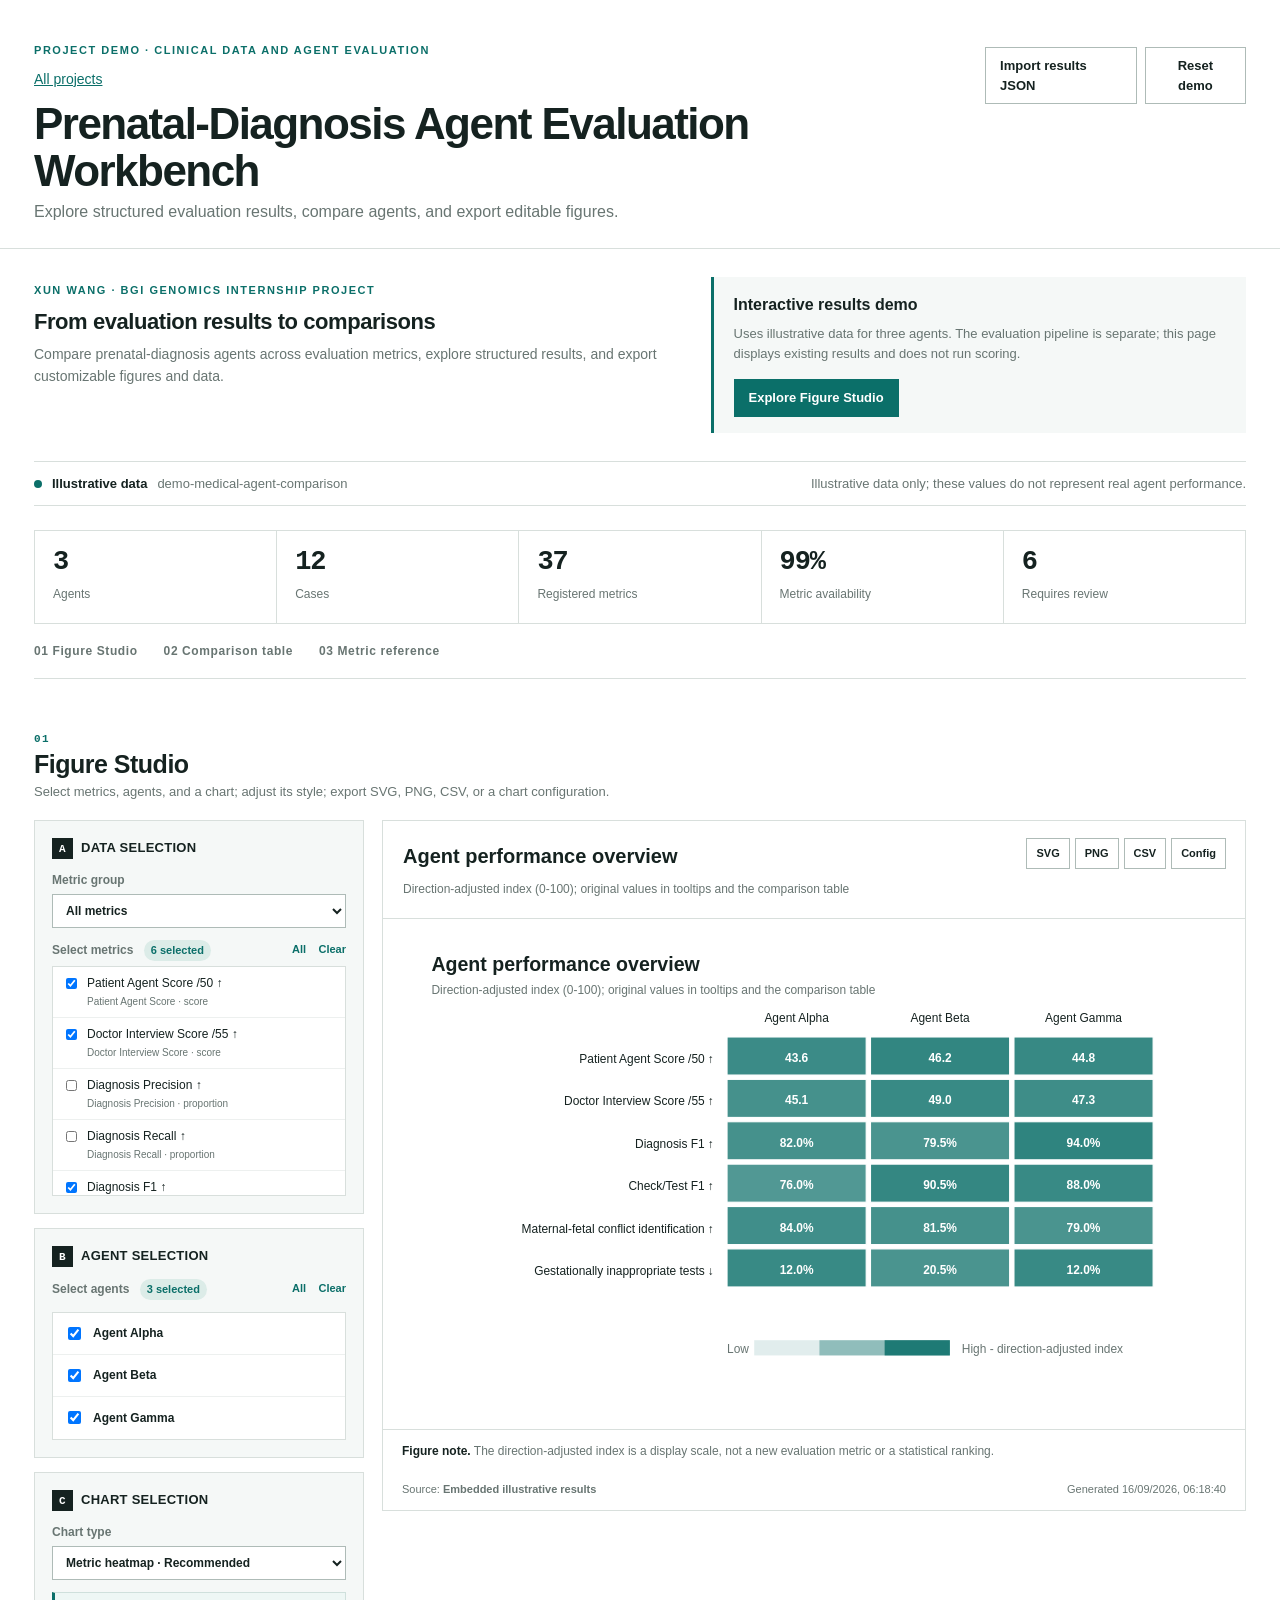
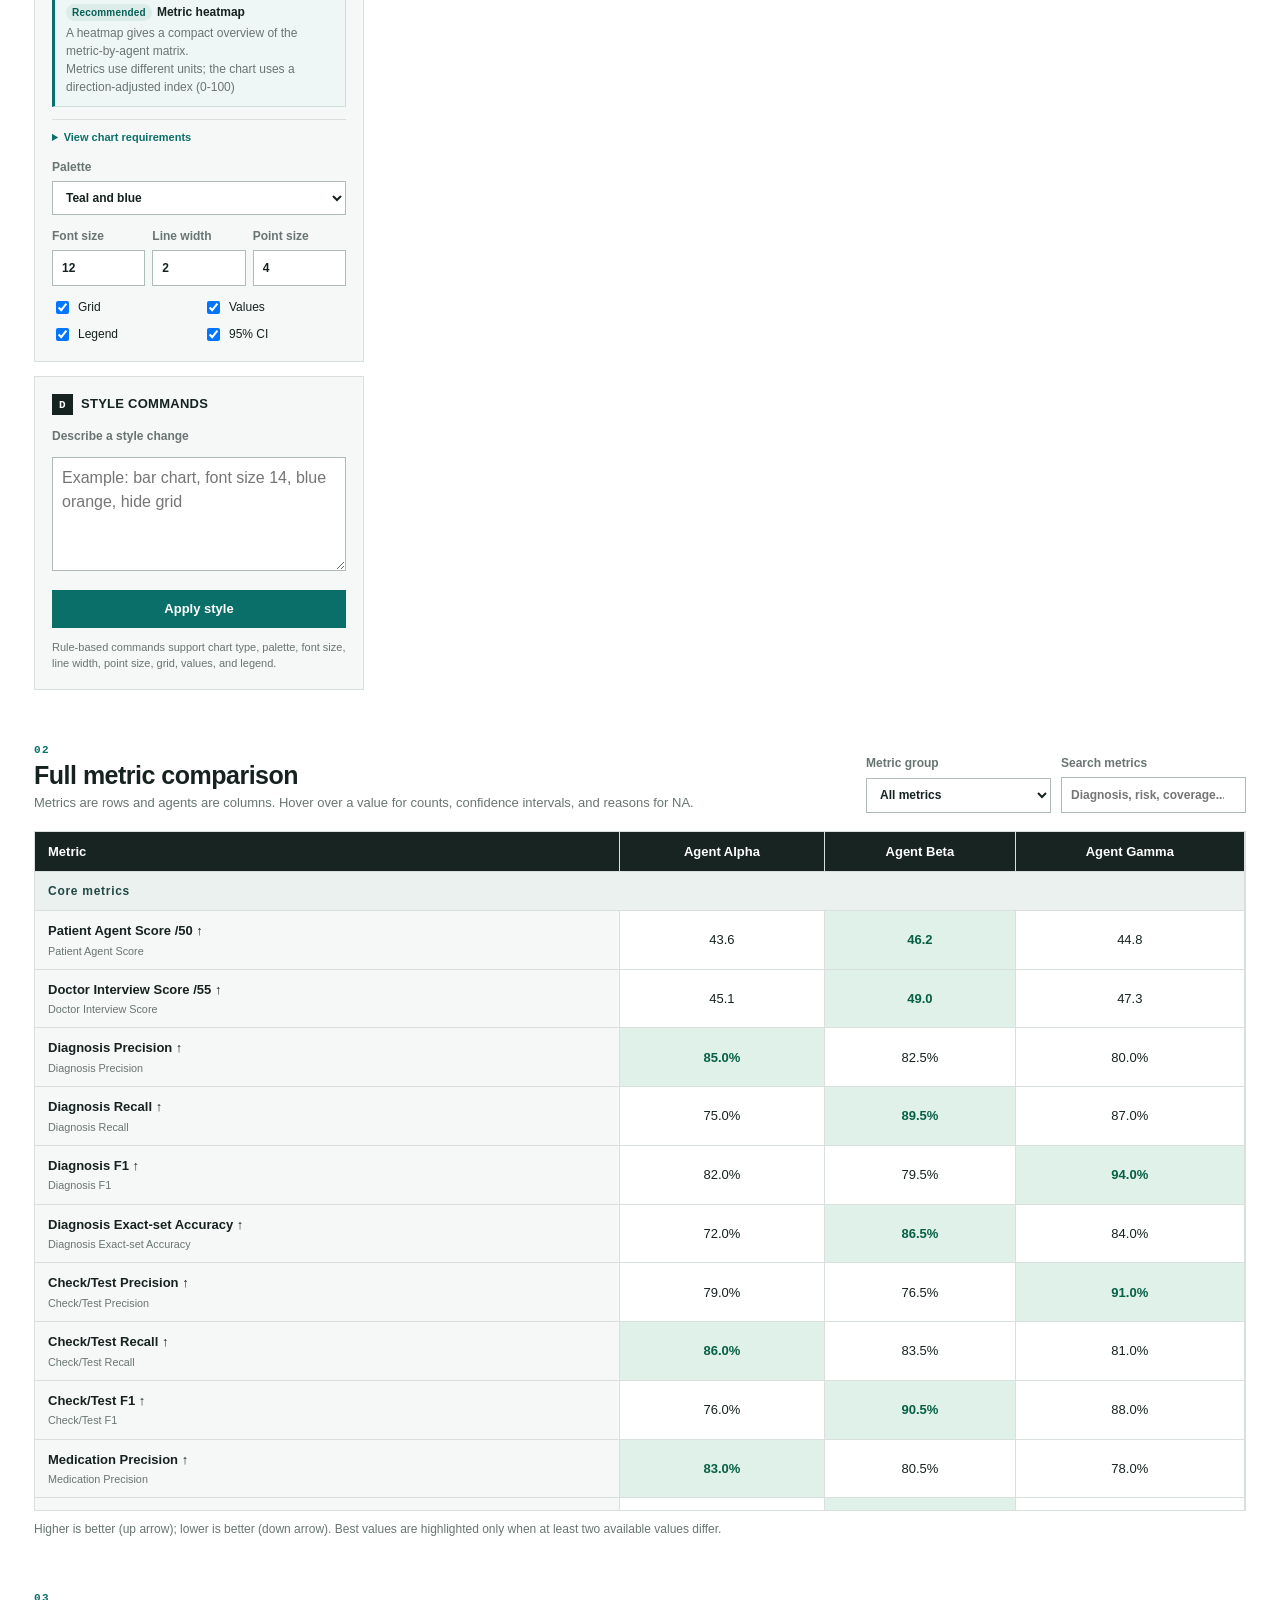
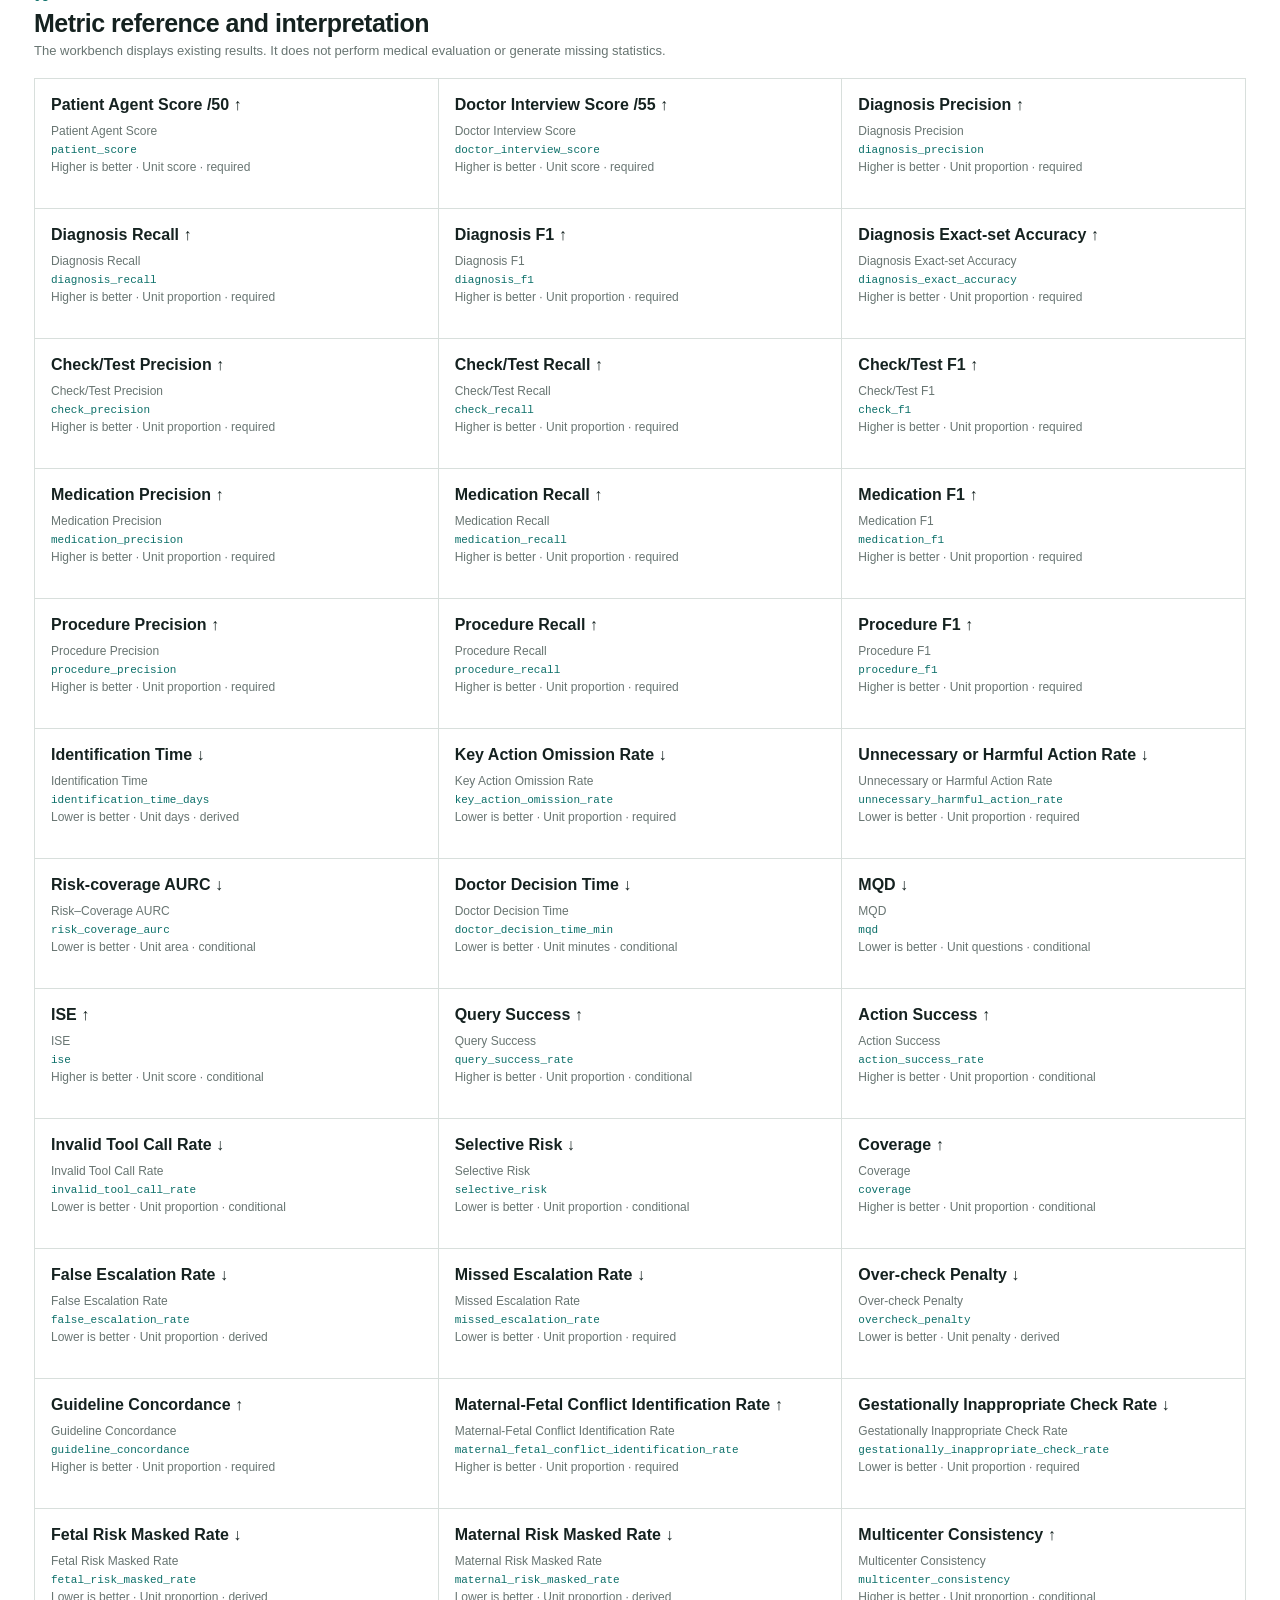
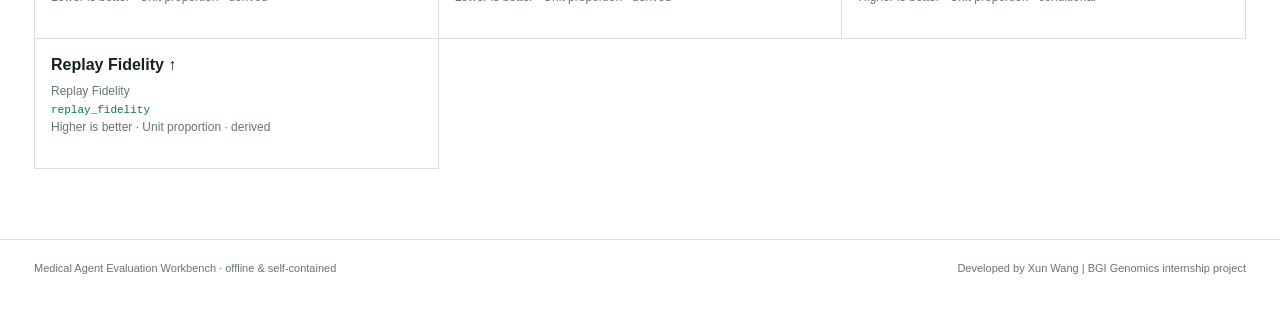
==== evaluation.html @ 08ce289b "Publish English project demos with synthetic clinical data" ====
<!doctype html>
<html lang="en">
<head>
  <meta charset="utf-8">
  <meta name="viewport" content="width=device-width,initial-scale=1">
  <meta name="color-scheme" content="light">
  <title>Prenatal-Diagnosis Agent Evaluation Workbench</title>
  <style>:root {
  --ink: #152220;
  --muted: #687572;
  --line: #d8dfdc;
  --line-dark: #aebbb7;
  --paper: #ffffff;
  --wash: #f5f8f7;
  --accent: #0b6f69;
  --accent-soft: #e1f0ed;
  --blue: #246b9e;
  --orange: #c35b3f;
  --gold: #b88a25;
  --best: #dff1e9;
  --danger: #9f3f3f;
  --font: Arial, "Noto Sans SC", "Microsoft YaHei", Helvetica, sans-serif;
  --mono: "SFMono-Regular", Consolas, "Liberation Mono", monospace;
}

* { box-sizing: border-box; }
html { scroll-behavior: smooth; }
body {
  margin: 0;
  color: var(--ink);
  background: var(--paper);
  font-family: var(--font);
  line-height: 1.5;
}
button, input, select, textarea { font: inherit; }
button, select, input[type="checkbox"] { cursor: pointer; }
.skip-link { position: absolute; left: -9999px; top: 8px; }
.skip-link:focus { left: 12px; z-index: 20; background: #fff; padding: 8px 12px; border: 1px solid var(--accent); }

.topbar {
  max-width: 1540px;
  margin: 0 auto;
  padding: 42px 34px 24px;
  display: flex;
  justify-content: space-between;
  align-items: flex-start;
  gap: 24px;
  border-bottom: 1px solid var(--line);
}
.eyebrow { color: var(--accent); font-size: 11px; font-weight: 700; letter-spacing: .14em; }
h1 { margin: 9px 0 5px; font-size: clamp(28px, 4vw, 44px); line-height: 1.08; letter-spacing: -.035em; }
.brand-block p { margin: 0; color: var(--muted); max-width: 760px; }
.header-actions { display: flex; align-items: center; gap: 8px; padding-top: 5px; }
.button, .file-button {
  min-height: 38px;
  padding: 8px 14px;
  border: 1px solid var(--line-dark);
  background: #fff;
  color: var(--ink);
  font-weight: 700;
  font-size: 13px;
  text-decoration: none;
}
.button:hover, .file-button:hover { border-color: var(--accent); color: var(--accent); }
.button.primary { background: var(--accent); border-color: var(--accent); color: #fff; }
.button.primary:hover { background: #085b56; color: #fff; }
.button.full { width: 100%; }

main { max-width: 1540px; margin: 0 auto; padding: 0 34px 70px; }
.status-strip {
  display: flex;
  align-items: center;
  gap: 10px;
  min-height: 44px;
  color: var(--muted);
  font-size: 13px;
  border-bottom: 1px solid var(--line);
}
.status-strip strong { color: var(--ink); }
.status-dot { width: 8px; height: 8px; background: var(--accent); border-radius: 50%; }
.status-note { margin-left: auto; }
.summary-grid {
  display: grid;
  grid-template-columns: repeat(5, minmax(140px, 1fr));
  border: 1px solid var(--line);
  border-right: 0;
  margin: 24px 0 0;
}
.summary-card { padding: 16px 18px 15px; border-right: 1px solid var(--line); min-height: 92px; }
.summary-card b { display: block; font: 700 27px/1.15 var(--mono); letter-spacing: -.04em; }
.summary-card span { display: block; color: var(--muted); font-size: 12px; margin-top: 7px; }
.section-nav { display: flex; gap: 26px; padding: 18px 0; border-bottom: 1px solid var(--line); }
.section-nav a { color: var(--muted); text-decoration: none; font-size: 12px; font-weight: 700; letter-spacing: .05em; }
.section-nav a:hover { color: var(--accent); }

.section { padding-top: 54px; }
.section-heading { display: flex; justify-content: space-between; align-items: flex-end; gap: 24px; margin-bottom: 18px; }
.section-heading.compact { align-items: flex-start; }
.section-number { display: block; color: var(--accent); font: 700 11px var(--mono); letter-spacing: .12em; }
h2 { margin: 4px 0 3px; font-size: 25px; line-height: 1.2; letter-spacing: -.02em; }
.section-heading p { margin: 0; color: var(--muted); font-size: 13px; }
.table-tools { display: flex; gap: 10px; }
label { display: grid; gap: 5px; color: var(--muted); font-size: 12px; font-weight: 700; }
select, input[type="search"], input[type="number"], .title-input, .subtitle-input, textarea {
  width: 100%;
  border: 1px solid var(--line-dark);
  background: #fff;
  color: var(--ink);
  padding: 8px 9px;
  outline: none;
}
select:focus, input:focus, textarea:focus { border-color: var(--accent); box-shadow: 0 0 0 2px var(--accent-soft); }
.table-tools label { min-width: 185px; }
.table-wrap { overflow: auto; border: 1px solid var(--line); max-height: 680px; }
table { width: 100%; min-width: 880px; border-collapse: separate; border-spacing: 0; font-size: 13px; }
th, td { padding: 10px 13px; border-right: 1px solid var(--line); border-bottom: 1px solid var(--line); text-align: center; }
thead th { position: sticky; top: 0; z-index: 3; background: #172421; color: #fff; font-weight: 700; }
thead th:first-child, tbody th.metric-name { position: sticky; left: 0; z-index: 2; }
thead th:first-child { z-index: 4; min-width: 270px; text-align: left; }
tbody th.metric-name { background: #f6f8f7; text-align: left; min-width: 270px; }
.metric-name span { display: block; }
.metric-name small { display: block; color: var(--muted); font-weight: 400; margin-top: 2px; }
.group-row th { text-align: left; background: #eaf1ef; color: #204844; font-size: 12px; letter-spacing: .06em; }
td.best { background: var(--best); color: #075f45; font-weight: 700; }
td.na { color: #8c9693; background: #fafbfb; }
.footnote { margin: 9px 0 0; color: var(--muted); font-size: 12px; }

.studio-layout { display: grid; grid-template-columns: 330px minmax(0, 1fr); gap: 18px; align-items: start; }
.control-panel { display: grid; gap: 14px; border: 0; background: transparent; }
.control-section { padding: 17px; border: 1px solid var(--line); background: var(--wash); }
.control-section > * + * { margin-top: 12px; }
.control-title { color: var(--ink); font-size: 13px; font-weight: 800; text-transform: uppercase; letter-spacing: .06em; }
.control-title span { display: inline-grid; place-items: center; width: 21px; height: 21px; margin-right: 8px; background: var(--ink); color: #fff; font: 700 11px var(--mono); }
#metricSelectionControls { display: grid; gap: 12px; }
.picker-field { display: grid; gap: 5px; }
.field-label, .field-label-row { display: flex; justify-content: space-between; color: var(--muted); font-size: 12px; font-weight: 700; }
.selection-count { display: inline-block; margin-left: 7px; padding: 2px 7px; border-radius: 999px; background: #dcece8; color: var(--accent); font-size: 11px; font-weight: 700; white-space: nowrap; }
.text-button { border: 0; background: none; padding: 0 0 0 9px; color: var(--accent); font-size: 11px; font-weight: 700; }
.metric-picker { max-height: 230px; overflow: auto; border: 1px solid var(--line); background: #fff; }
.model-picker { max-height: 190px; overflow: auto; border: 1px solid var(--line); background: #fff; }
.model-option { display: flex; gap: 9px; align-items: center; min-height: 42px; padding: 9px 11px; border-bottom: 1px solid #edf0ef; color: var(--ink); cursor: pointer; }
.model-option:last-child { border-bottom: 0; }
.model-option:hover { background: #f4f8f7; }
.model-option input { flex: 0 0 auto; accent-color: var(--teal); }
.model-option span { min-width: 0; overflow-wrap: anywhere; font-size: 12px; font-weight: 700; }
.specialized-note { margin: 0; padding: 11px 12px; border-left: 3px solid var(--accent); background: #eef7f5; color: var(--muted); font-size: 12px; line-height: 1.55; }
.specialized-note[hidden], #metricSelectionControls[hidden] { display: none; }
.chart-advice { padding: 10px 11px; border: 1px solid #cfe0dc; border-left: 3px solid var(--accent); background: #eef7f5; color: var(--muted); font-size: 11px; line-height: 1.5; }
.chart-advice strong { display: block; margin-bottom: 3px; color: var(--ink); font-size: 12px; }
.chart-advice .advice-row { display: flex; align-items: flex-start; justify-content: space-between; gap: 8px; }
.chart-advice button { flex: 0 0 auto; padding-left: 7px; }
.compatibility-status { display: inline-block; margin-right: 5px; padding: 1px 6px; border-radius: 999px; font-size: 10px; font-weight: 800; letter-spacing: .02em; }
.compatibility-status.recommended { background: #dcece8; color: #075f58; }
.compatibility-status.available { background: #e9eef4; color: #36556d; }
.compatibility-status.unavailable { background: #f2e7e3; color: #8b4937; }
.chart-compatibility { border-top: 1px solid var(--line); padding-top: 9px; }
.chart-compatibility summary { color: var(--accent); cursor: pointer; font-size: 11px; font-weight: 700; }
.compatibility-list { display: grid; gap: 7px; margin-top: 9px; }
.compatibility-item { padding: 7px 8px; border: 1px solid var(--line); background: #fff; color: var(--muted); font-size: 10px; line-height: 1.45; }
.compatibility-item b { display: block; margin-bottom: 2px; color: var(--ink); font-size: 11px; }
.metric-option { display: grid; grid-template-columns: 18px 1fr; align-items: start; gap: 7px; padding: 7px 9px; border-bottom: 1px solid #edf0ef; color: var(--ink); font-size: 12px; font-weight: 400; }
.metric-option:last-child { border-bottom: 0; }
.metric-option small { color: var(--muted); }
.chip-list { display: flex; flex-wrap: wrap; gap: 6px; }
.agent-chip { border: 1px solid var(--line-dark); background: #fff; color: var(--muted); padding: 6px 9px; font-size: 11px; font-weight: 700; }
.agent-chip.active { background: var(--ink); border-color: var(--ink); color: #fff; }
.control-grid { display: grid; grid-template-columns: repeat(3, 1fr); gap: 7px; }
.toggle-grid { display: grid; grid-template-columns: repeat(2, 1fr); gap: 8px; }
.toggle-grid label { display: flex; align-items: center; gap: 6px; color: var(--ink); font-weight: 400; }
textarea { resize: vertical; min-height: 82px; }
.prompt-feedback { margin-bottom: 0; color: var(--muted); font-size: 11px; line-height: 1.45; }
.prompt-feedback.success { color: var(--accent); }
.prompt-feedback.warning { color: var(--orange); }

.figure-panel { min-width: 0; border: 1px solid var(--line); background: #fff; }
.figure-header { display: flex; justify-content: space-between; gap: 16px; padding: 17px 19px; border-bottom: 1px solid var(--line); }
.figure-header > div:first-child { flex: 1; }
.title-input, .subtitle-input { border-color: transparent; padding: 2px 0; box-shadow: none !important; }
.title-input { font-size: 20px; font-weight: 800; }
.subtitle-input { color: var(--muted); font-size: 12px; margin-top: 3px; }
.title-input:focus, .subtitle-input:focus { border-color: var(--line-dark); padding-left: 7px; }
.export-menu { display: flex; align-items: flex-start; gap: 5px; }
.export-menu .button { min-height: 31px; padding: 5px 9px; font-size: 11px; }
.figure-message { display: none; margin: 14px 18px 0; padding: 9px 11px; border-left: 3px solid var(--orange); background: #fff6ee; color: #74402c; font-size: 12px; }
.figure-message.visible { display: block; }
.chart-shell { width: 100%; overflow: auto; padding: 18px; min-height: 510px; }
.chart { min-width: 680px; min-height: 470px; }
.chart svg { display: block; width: 100%; height: auto; background: #fff; }
.chart-caption { padding: 12px 19px; border-top: 1px solid var(--line); color: var(--muted); font-size: 12px; }
.chart-caption strong { color: var(--ink); }
.provenance-row { display: flex; justify-content: space-between; gap: 16px; padding: 9px 19px 13px; color: var(--muted); font-size: 11px; }

.definition-grid { display: grid; grid-template-columns: repeat(3, 1fr); border-top: 1px solid var(--line); border-left: 1px solid var(--line); }
.definition-card { min-height: 130px; padding: 14px 16px; border-right: 1px solid var(--line); border-bottom: 1px solid var(--line); }
.definition-card b { display: block; margin-bottom: 5px; }
.definition-card p { margin: 0; color: var(--muted); font-size: 12px; }
.definition-card code { font: 11px var(--mono); color: var(--accent); }
footer { max-width: 1540px; margin: 0 auto; padding: 20px 34px 34px; border-top: 1px solid var(--line); display: flex; justify-content: space-between; color: var(--muted); font-size: 11px; }

@media (max-width: 1050px) {
  .summary-grid { grid-template-columns: repeat(3, 1fr); }
  .studio-layout { grid-template-columns: 1fr; }
  .control-panel { grid-template-columns: repeat(2, minmax(0, 1fr)); gap: 14px; }
  .definition-grid { grid-template-columns: repeat(2, 1fr); }
}
@media (max-width: 760px) {
  .topbar, .section-heading, .figure-header, footer { flex-direction: column; }
  .topbar, main, footer { padding-left: 16px; padding-right: 16px; }
  .header-actions, .table-tools, .export-menu { width: 100%; flex-wrap: wrap; }
  .summary-grid { grid-template-columns: repeat(2, 1fr); }
  .section-nav { overflow-x: auto; white-space: nowrap; }
  .table-tools { display: grid; grid-template-columns: 1fr 1fr; }
  .table-tools label { min-width: 0; }
  .control-panel { display: grid; grid-template-columns: 1fr; gap: 14px; }
  .definition-grid { grid-template-columns: 1fr; }
  .provenance-row { flex-direction: column; }
}
@media print {
  .header-actions, .section-nav, .control-panel, .export-menu, .table-tools { display: none !important; }
  main, .topbar, footer { max-width: none; padding-left: 12px; padding-right: 12px; }
  .studio-layout { display: block; }
  .figure-panel, .section { break-inside: avoid; }
  .table-wrap { max-height: none; overflow: visible; }
  thead th, tbody th.metric-name { position: static; }
}

.project-intro{display:grid;grid-template-columns:1.2fr 1fr;gap:34px;padding:28px 0;border-bottom:1px solid var(--line)}
.project-intro h2{font-size:22px;margin:8px 0}.project-intro p{font-size:14px;color:var(--muted);margin:7px 0 14px;line-height:1.6}
.demo-boundary{padding:16px 20px;background:var(--wash);border-left:3px solid var(--accent)}
.demo-boundary p{font-size:13px}.demo-boundary .button{display:inline-block}.status-strip{flex-wrap:wrap;padding:10px 0}
.definition-card{overflow-wrap:anywhere}.chart-advice{font-size:12px}.control-title{letter-spacing:.02em}
@media(max-width:760px){.project-intro{grid-template-columns:1fr;gap:12px}.status-note{margin-left:0}.header-actions{flex-wrap:wrap}}
</style>
</head>
<body>
  <a class="skip-link" href="#main">Skip to main content</a>
  <header class="topbar">
    <div class="brand-block">
      <div class="eyebrow">PROJECT DEMO · CLINICAL DATA AND AGENT EVALUATION</div><a href="./" style="display:inline-block;margin-top:10px;font-size:14px;color:#0b6f69">All projects</a>
      <h1 id="pageTitle">Prenatal-Diagnosis Agent Evaluation Workbench</h1>
      <p id="datasetSubtitle">Explore structured evaluation results, compare agents, and export editable figures.</p>
    </div>
    <div class="header-actions">
      <label class="file-button" for="dataFile">Import results JSON</label>
      <input id="dataFile" type="file" accept="application/json,.json" hidden>
      <button class="button secondary" id="resetData" type="button">Reset demo</button>
    </div>
  </header>

  <main id="main">
    <section class="project-intro" aria-label="About this project">
      <div><span class="eyebrow">XUN WANG · BGI GENOMICS INTERNSHIP PROJECT</span>
      <h2>From evaluation results to comparisons</h2>
      <p>Compare prenatal-diagnosis agents across evaluation metrics, explore structured results, and export customizable figures and data.</p></div>
      <div class="demo-boundary"><strong>Interactive results demo</strong><p>Uses illustrative data for three agents. The evaluation pipeline is separate; this page displays existing results and does not run scoring.</p>
      <a href="#studio" class="button primary">Explore Figure Studio</a></div>
    </section>

    <section class="status-strip" aria-label="Dataset status">
      <span class="status-dot" aria-hidden="true"></span>
      <strong id="datasetStatus">Illustrative data</strong>
      <span id="datasetId">—</span>
      <span class="status-note" id="dataNote">All values are illustrative.</span>
    </section>

    <section class="summary-grid" id="summaryGrid" aria-label="Evaluation summary"></section>

    <nav class="section-nav" aria-label="Page sections"><a href="#studio">01 Figure Studio</a><a href="#comparison">02 Comparison table</a><a href="#definitions">03 Metric reference</a></nav>

    <section class="section" id="studio">
      <div class="section-heading compact">
        <div>
          <span class="section-number">01</span>
          <h2>Figure Studio</h2>
          <p>Select metrics, agents, and a chart; adjust its style; export SVG, PNG, CSV, or a chart configuration.</p>
        </div>
      </div>

      <div class="studio-layout">
        <aside class="control-panel" aria-label="Chart controls">
          <div class="control-section">
            <div class="control-title"><span>A</span>Data selection</div>
            <div id="metricSelectionControls">
              <label>Metric group
                <select id="metricGroup">
                  <option value="core">Core metrics</option>
                  <option value="comprehensive">Additional metrics</option>
                  <option value="all">All metrics</option>
                </select>
              </label>
              <div class="picker-field">
                <div class="field-label-row">
                  <span>Select metrics <b class="selection-count" id="selectedMetricCount">0 selected</b></span>
                  <div>
                    <button class="text-button" id="selectAllMetrics" type="button">All</button>
                    <button class="text-button" id="clearMetrics" type="button">Clear</button>
                  </div>
                </div>
                <div class="metric-picker" id="metricPicker"></div>
              </div>
            </div>
            <p class="specialized-note" id="metricSelectionHint" hidden>The risk-coverage chart reads each agent's stored curve data; ordinary metric selection does not apply.</p>
          </div>

          <div class="control-section">
            <div class="control-title"><span>B</span>Agent selection</div>
            <div class="field-label-row">
              <span>Select agents <b class="selection-count" id="selectedAgentCount">0 selected</b></span>
              <div>
                <button class="text-button" id="selectAllAgents" type="button">All</button>
                <button class="text-button" id="clearAgents" type="button">Clear</button>
              </div>
            </div>
            <div class="model-picker" id="agentPicker"></div>
          </div>

          <div class="control-section">
            <div class="control-title"><span>C</span>Chart selection</div>
            <label>Chart type
              <select id="chartType"></select>
            </label>
            <div class="chart-advice" id="chartAdvice" aria-live="polite"></div>
            <details class="chart-compatibility">
              <summary>View chart requirements</summary>
              <div class="compatibility-list" id="chartCompatibilityList"></div>
            </details>
            <label>Palette
              <select id="palette">
                <option value="nature">Teal and blue</option>
                <option value="blueOrange">Blue and orange</option>
                <option value="cool">Cool tones</option>
                <option value="mono">Grayscale</option>
              </select>
            </label>
            <div class="control-grid">
              <label>Font size <input id="fontSize" type="number" min="9" max="20" step="1" value="12"></label>
              <label>Line width <input id="lineWidth" type="number" min="1" max="6" step="0.5" value="2"></label>
              <label>Point size <input id="pointSize" type="number" min="2" max="10" step="1" value="4"></label>
            </div>
            <div class="toggle-grid">
              <label><input id="showGrid" type="checkbox" checked> Grid</label>
              <label><input id="showValues" type="checkbox" checked> Values</label>
              <label><input id="showLegend" type="checkbox" checked> Legend</label>
              <label><input id="showCI" type="checkbox" checked> 95% CI</label>
            </div>
          </div>

          <div class="control-section">
            <div class="control-title"><span>D</span>Style commands</div>
            <label for="stylePrompt">Describe a style change</label>
            <textarea id="stylePrompt" rows="4" placeholder="Example: bar chart, font size 14, blue orange, hide grid"></textarea>
            <button class="button primary full" id="applyPrompt" type="button">Apply style</button>
            <p class="prompt-feedback" id="promptFeedback" aria-live="polite">Rule-based commands support chart type, palette, font size, line width, point size, grid, values, and legend.</p>
          </div>
        </aside>

        <div class="figure-panel">
          <div class="figure-header">
            <div>
              <input class="title-input" id="chartTitle" value="Agent performance overview" aria-label="Chart title">
              <input class="subtitle-input" id="chartSubtitle" value="Direction-adjusted index (0-100); original values in tooltips and the comparison table" aria-label="Chart subtitle">
            </div>
            <div class="export-menu">
              <button class="button secondary" id="downloadSvg" type="button">SVG</button>
              <button class="button secondary" id="downloadPng" type="button">PNG</button>
              <button class="button secondary" id="downloadCsv" type="button">CSV</button>
              <button class="button secondary" id="downloadSpec" type="button">Config</button>
            </div>
          </div>
          <div class="figure-message" id="figureMessage" aria-live="polite"></div>
          <div class="chart-shell" id="chartShell">
            <div id="chart" class="chart" aria-label="Interactive evaluation chart"></div>
          </div>
          <div class="chart-caption">
            <strong>Figure note.</strong>
            <span id="chartNote">The direction-adjusted index is a display scale, not a new evaluation metric or a statistical ranking.</span>
          </div>
          <div class="provenance-row">
            <span>Source: <b id="sourceLabel">Embedded illustrative results</b></span>
            <span id="updatedAt">—</span>
          </div>
        </div>
      </div>
    </section>

    <section class="section" id="comparison">
      <div class="section-heading">
        <div>
          <span class="section-number">02</span>
          <h2>Full metric comparison</h2>
          <p>Metrics are rows and agents are columns. Hover over a value for counts, confidence intervals, and reasons for NA.</p>
        </div>
        <div class="table-tools">
          <label>Metric group
            <select id="tableGroup">
              <option value="all">All metrics</option>
              <option value="core">Core metrics</option>
              <option value="comprehensive">Additional metrics</option>
            </select>
          </label>
          <label>Search metrics
            <input id="metricSearch" type="search" placeholder="Diagnosis, risk, coverage...">
          </label>
        </div>
      </div>
      <div class="table-wrap">
        <table id="metricsTable">
          <thead id="metricsHead"></thead>
          <tbody id="metricsBody"></tbody>
        </table>
      </div>
      <p class="footnote">Higher is better (up arrow); lower is better (down arrow). Best values are highlighted only when at least two available values differ.</p>
    </section>

    <section class="section" id="definitions">
      <div class="section-heading compact">
        <div>
          <span class="section-number">03</span>
          <h2>Metric reference and interpretation</h2>
          <p>The workbench displays existing results. It does not perform medical evaluation or generate missing statistics.</p>
        </div>
      </div>
      <div class="definition-grid" id="definitionGrid"></div>
    </section>
  </main>

  <footer>
    <span>Medical Agent Evaluation Workbench · offline &amp; self-contained</span>
    <span>Developed by Xun Wang | BGI Genomics internship project</span>
  </footer>

  <script id="workbench-data" type="application/json">{"workbench_schema_version":"1.0","metadata":{"dataset_id":"demo-medical-agent-comparison","generated_at":"2026-09-16T06:18:40.939317Z","status":"fixture","case_count":12,"evaluation_unit_count":108,"review_required_count":6,"source_files":["model_comparison_metrics.json","conversation_evaluations.json"],"comparison_quality":{"comparison_valid":true,"benchmark_and_denominator_consistency":{"status":"pass"}},"note":"Demonstration fixture; not real model performance."},"metric_definitions":[{"key":"patient_score","name":"Patient Agent Score /50","name_en":"Patient Agent Score","group":"core","direction":"higher","unit":"score","availability":"required","scale_max":50},{"key":"doctor_interview_score","name":"Doctor Interview Score /55","name_en":"Doctor Interview Score","group":"core","direction":"higher","unit":"score","availability":"required","scale_max":55},{"key":"diagnosis_precision","name":"Diagnosis Precision","name_en":"Diagnosis Precision","group":"core","direction":"higher","unit":"proportion","availability":"required","scale_max":null},{"key":"diagnosis_recall","name":"Diagnosis Recall","name_en":"Diagnosis Recall","group":"core","direction":"higher","unit":"proportion","availability":"required","scale_max":null},{"key":"diagnosis_f1","name":"Diagnosis F1","name_en":"Diagnosis F1","group":"core","direction":"higher","unit":"proportion","availability":"required","scale_max":null},{"key":"diagnosis_exact_accuracy","name":"Diagnosis Exact-set Accuracy","name_en":"Diagnosis Exact-set Accuracy","group":"core","direction":"higher","unit":"proportion","availability":"required","scale_max":null},{"key":"check_precision","name":"Check/Test Precision","name_en":"Check/Test Precision","group":"core","direction":"higher","unit":"proportion","availability":"required","scale_max":null},{"key":"check_recall","name":"Check/Test Recall","name_en":"Check/Test Recall","group":"core","direction":"higher","unit":"proportion","availability":"required","scale_max":null},{"key":"check_f1","name":"Check/Test F1","name_en":"Check/Test F1","group":"core","direction":"higher","unit":"proportion","availability":"required","scale_max":null},{"key":"medication_precision","name":"Medication Precision","name_en":"Medication Precision","group":"core","direction":"higher","unit":"proportion","availability":"required","scale_max":null},{"key":"medication_recall","name":"Medication Recall","name_en":"Medication Recall","group":"core","direction":"higher","unit":"proportion","availability":"required","scale_max":null},{"key":"medication_f1","name":"Medication F1","name_en":"Medication F1","group":"core","direction":"higher","unit":"proportion","availability":"required","scale_max":null},{"key":"procedure_precision","name":"Procedure Precision","name_en":"Procedure Precision","group":"core","direction":"higher","unit":"proportion","availability":"required","scale_max":null},{"key":"procedure_recall","name":"Procedure Recall","name_en":"Procedure Recall","group":"core","direction":"higher","unit":"proportion","availability":"required","scale_max":null},{"key":"procedure_f1","name":"Procedure F1","name_en":"Procedure F1","group":"core","direction":"higher","unit":"proportion","availability":"required","scale_max":null},{"key":"identification_time_days","name":"Identification Time","name_en":"Identification Time","group":"comprehensive","direction":"lower","unit":"days","availability":"derived","scale_max":null},{"key":"key_action_omission_rate","name":"Key Action Omission Rate","name_en":"Key Action Omission Rate","group":"comprehensive","direction":"lower","unit":"proportion","availability":"required","scale_max":null},{"key":"unnecessary_harmful_action_rate","name":"Unnecessary or Harmful Action Rate","name_en":"Unnecessary or Harmful Action Rate","group":"comprehensive","direction":"lower","unit":"proportion","availability":"required","scale_max":null},{"key":"risk_coverage_aurc","name":"Risk–Coverage AURC","name_en":"Risk–Coverage AURC","group":"comprehensive","direction":"lower","unit":"area","availability":"conditional","scale_max":null},{"key":"doctor_decision_time_min","name":"Doctor Decision Time","name_en":"Doctor Decision Time","group":"comprehensive","direction":"lower","unit":"minutes","availability":"conditional","scale_max":null},{"key":"mqd","name":"MQD","name_en":"MQD","group":"comprehensive","direction":"lower","unit":"questions","availability":"conditional","scale_max":null},{"key":"ise","name":"ISE","name_en":"ISE","group":"comprehensive","direction":"higher","unit":"score","availability":"conditional","scale_max":null},{"key":"query_success_rate","name":"Query Success","name_en":"Query Success","group":"comprehensive","direction":"higher","unit":"proportion","availability":"conditional","scale_max":null},{"key":"action_success_rate","name":"Action Success","name_en":"Action Success","group":"comprehensive","direction":"higher","unit":"proportion","availability":"conditional","scale_max":null},{"key":"invalid_tool_call_rate","name":"Invalid Tool Call Rate","name_en":"Invalid Tool Call Rate","group":"comprehensive","direction":"lower","unit":"proportion","availability":"conditional","scale_max":null},{"key":"selective_risk","name":"Selective Risk","name_en":"Selective Risk","group":"comprehensive","direction":"lower","unit":"proportion","availability":"conditional","scale_max":null},{"key":"coverage","name":"Coverage","name_en":"Coverage","group":"comprehensive","direction":"higher","unit":"proportion","availability":"conditional","scale_max":null},{"key":"false_escalation_rate","name":"False Escalation Rate","name_en":"False Escalation Rate","group":"comprehensive","direction":"lower","unit":"proportion","availability":"derived","scale_max":null},{"key":"missed_escalation_rate","name":"Missed Escalation Rate","name_en":"Missed Escalation Rate","group":"comprehensive","direction":"lower","unit":"proportion","availability":"required","scale_max":null},{"key":"overcheck_penalty","name":"Over-check Penalty","name_en":"Over-check Penalty","group":"comprehensive","direction":"lower","unit":"penalty","availability":"derived","scale_max":null},{"key":"guideline_concordance","name":"Guideline Concordance","name_en":"Guideline Concordance","group":"comprehensive","direction":"higher","unit":"proportion","availability":"required","scale_max":null},{"key":"maternal_fetal_conflict_identification_rate","name":"Maternal-Fetal Conflict Identification Rate","name_en":"Maternal-Fetal Conflict Identification Rate","group":"comprehensive","direction":"higher","unit":"proportion","availability":"required","scale_max":null},{"key":"gestationally_inappropriate_check_rate","name":"Gestationally Inappropriate Check Rate","name_en":"Gestationally Inappropriate Check Rate","group":"comprehensive","direction":"lower","unit":"proportion","availability":"required","scale_max":null},{"key":"fetal_risk_masked_rate","name":"Fetal Risk Masked Rate","name_en":"Fetal Risk Masked Rate","group":"comprehensive","direction":"lower","unit":"proportion","availability":"derived","scale_max":null},{"key":"maternal_risk_masked_rate","name":"Maternal Risk Masked Rate","name_en":"Maternal Risk Masked Rate","group":"comprehensive","direction":"lower","unit":"proportion","availability":"derived","scale_max":null},{"key":"multicenter_consistency","name":"Multicenter Consistency","name_en":"Multicenter Consistency","group":"comprehensive","direction":"higher","unit":"proportion","availability":"conditional","scale_max":null},{"key":"replay_fidelity","name":"Replay Fidelity","name_en":"Replay Fidelity","group":"comprehensive","direction":"higher","unit":"proportion","availability":"derived","scale_max":null}],"agents":[{"id":"Agent Alpha","label":"Agent Alpha","n_evaluations":36,"data_quality":{"mapped":36,"review_required":2,"timeline_gaps":1,"last_visits":12,"forced_finishes":0},"metrics":{"patient_score":{"key":"patient_score","name":"Patient Agent Score /50","name_en":"Patient Agent Score","group":"core","direction":"higher","unit":"score","availability":"required","value":43.6,"numerator":null,"denominator":72,"detail":{},"confidence_interval":{"status":"available","method":"case_cluster_percentile_bootstrap","n_cases":12,"lower_95":1,"upper_95":1},"reason":null},"doctor_interview_score":{"key":"doctor_interview_score","name":"Doctor Interview Score /55","name_en":"Doctor Interview Score","group":"core","direction":"higher","unit":"score","availability":"required","value":45.1,"numerator":null,"denominator":72,"detail":{},"confidence_interval":{"status":"available","method":"case_cluster_percentile_bootstrap","n_cases":12,"lower_95":1,"upper_95":1},"reason":null},"diagnosis_precision":{"key":"diagnosis_precision","name":"Diagnosis Precision","name_en":"Diagnosis Precision","group":"core","direction":"higher","unit":"proportion","availability":"required","value":0.85,"numerator":61.2,"denominator":72,"detail":{},"confidence_interval":{"status":"available","method":"case_cluster_percentile_bootstrap","n_cases":12,"lower_95":0.795,"upper_95":0.905},"reason":null},"diagnosis_recall":{"key":"diagnosis_recall","name":"Diagnosis Recall","name_en":"Diagnosis Recall","group":"core","direction":"higher","unit":"proportion","availability":"required","value":0.75,"numerator":54.0,"denominator":72,"detail":{},"confidence_interval":{"status":"available","method":"case_cluster_percentile_bootstrap","n_cases":12,"lower_95":0.695,"upper_95":0.805},"reason":null},"diagnosis_f1":{"key":"diagnosis_f1","name":"Diagnosis F1","name_en":"Diagnosis F1","group":"core","direction":"higher","unit":"proportion","availability":"required","value":0.82,"numerator":59.04,"denominator":72,"detail":{},"confidence_interval":{"status":"available","method":"case_cluster_percentile_bootstrap","n_cases":12,"lower_95":0.765,"upper_95":0.875},"reason":null},"diagnosis_exact_accuracy":{"key":"diagnosis_exact_accuracy","name":"Diagnosis Exact-set Accuracy","name_en":"Diagnosis Exact-set Accuracy","group":"core","direction":"higher","unit":"proportion","availability":"required","value":0.72,"numerator":51.84,"denominator":72,"detail":{},"confidence_interval":{"status":"available","method":"case_cluster_percentile_bootstrap","n_cases":12,"lower_95":0.665,"upper_95":0.775},"reason":null},"check_precision":{"key":"check_precision","name":"Check/Test Precision","name_en":"Check/Test Precision","group":"core","direction":"higher","unit":"proportion","availability":"required","value":0.79,"numerator":56.88,"denominator":72,"detail":{},"confidence_interval":{"status":"available","method":"case_cluster_percentile_bootstrap","n_cases":12,"lower_95":0.735,"upper_95":0.845},"reason":null},"check_recall":{"key":"check_recall","name":"Check/Test Recall","name_en":"Check/Test Recall","group":"core","direction":"higher","unit":"proportion","availability":"required","value":0.86,"numerator":61.92,"denominator":72,"detail":{},"confidence_interval":{"status":"available","method":"case_cluster_percentile_bootstrap","n_cases":12,"lower_95":0.805,"upper_95":0.915},"reason":null},"check_f1":{"key":"check_f1","name":"Check/Test F1","name_en":"Check/Test F1","group":"core","direction":"higher","unit":"proportion","availability":"required","value":0.76,"numerator":54.72,"denominator":72,"detail":{},"confidence_interval":{"status":"available","method":"case_cluster_percentile_bootstrap","n_cases":12,"lower_95":0.705,"upper_95":0.815},"reason":null},"medication_precision":{"key":"medication_precision","name":"Medication Precision","name_en":"Medication Precision","group":"core","direction":"higher","unit":"proportion","availability":"required","value":0.83,"numerator":59.76,"denominator":72,"detail":{},"confidence_interval":{"status":"available","method":"case_cluster_percentile_bootstrap","n_cases":12,"lower_95":0.775,"upper_95":0.885},"reason":null},"medication_recall":{"key":"medication_recall","name":"Medication Recall","name_en":"Medication Recall","group":"core","direction":"higher","unit":"proportion","availability":"required","value":0.73,"numerator":52.56,"denominator":72,"detail":{},"confidence_interval":{"status":"available","method":"case_cluster_percentile_bootstrap","n_cases":12,"lower_95":0.675,"upper_95":0.785},"reason":null},"medication_f1":{"key":"medication_f1","name":"Medication F1","name_en":"Medication F1","group":"core","direction":"higher","unit":"proportion","availability":"required","value":0.8,"numerator":57.6,"denominator":72,"detail":{},"confidence_interval":{"status":"available","method":"case_cluster_percentile_bootstrap","n_cases":12,"lower_95":0.745,"upper_95":0.855},"reason":null},"procedure_precision":{"key":"procedure_precision","name":"Procedure Precision","name_en":"Procedure Precision","group":"core","direction":"higher","unit":"proportion","availability":"required","value":0.87,"numerator":62.64,"denominator":72,"detail":{},"confidence_interval":{"status":"available","method":"case_cluster_percentile_bootstrap","n_cases":12,"lower_95":0.815,"upper_95":0.925},"reason":null},"procedure_recall":{"key":"procedure_recall","name":"Procedure Recall","name_en":"Procedure Recall","group":"core","direction":"higher","unit":"proportion","availability":"required","value":0.77,"numerator":55.44,"denominator":72,"detail":{},"confidence_interval":{"status":"available","method":"case_cluster_percentile_bootstrap","n_cases":12,"lower_95":0.715,"upper_95":0.825},"reason":null},"procedure_f1":{"key":"procedure_f1","name":"Procedure F1","name_en":"Procedure F1","group":"core","direction":"higher","unit":"proportion","availability":"required","value":0.84,"numerator":60.48,"denominator":72,"detail":{},"confidence_interval":{"status":"available","method":"case_cluster_percentile_bootstrap","n_cases":12,"lower_95":0.785,"upper_95":0.895},"reason":null},"identification_time_days":{"key":"identification_time_days","name":"Identification Time","name_en":"Identification Time","group":"comprehensive","direction":"lower","unit":"days","availability":"derived","value":5.8,"numerator":null,"denominator":12,"detail":{},"confidence_interval":{"status":"available","method":"case_cluster_percentile_bootstrap","n_cases":12,"lower_95":5.104,"upper_95":6.496},"reason":null},"key_action_omission_rate":{"key":"key_action_omission_rate","name":"Key Action Omission Rate","name_en":"Key Action Omission Rate","group":"comprehensive","direction":"lower","unit":"proportion","availability":"required","value":0.19,"numerator":13.68,"denominator":72,"detail":{},"confidence_interval":{"status":"available","method":"case_cluster_percentile_bootstrap","n_cases":12,"lower_95":0.135,"upper_95":0.245},"reason":null},"unnecessary_harmful_action_rate":{"key":"unnecessary_harmful_action_rate","name":"Unnecessary or Harmful Action Rate","name_en":"Unnecessary or Harmful Action Rate","group":"comprehensive","direction":"lower","unit":"proportion","availability":"required","value":0.09,"numerator":6.48,"denominator":72,"detail":{},"confidence_interval":{"status":"available","method":"case_cluster_percentile_bootstrap","n_cases":12,"lower_95":0.035,"upper_95":0.145},"reason":null},"risk_coverage_aurc":{"key":"risk_coverage_aurc","name":"Risk–Coverage AURC","name_en":"Risk–Coverage AURC","group":"comprehensive","direction":"lower","unit":"area","availability":"conditional","value":0.122,"numerator":null,"denominator":72,"detail":{"curve":[{"coverage":0.0,"risk":0.0,"n_covered":0,"confidence_threshold":null},{"coverage":0.17,"risk":0.03,"n_covered":6,"confidence_threshold":0.92},{"coverage":0.33,"risk":0.07,"n_covered":12,"confidence_threshold":0.84},{"coverage":0.5,"risk":0.11,"n_covered":18,"confidence_threshold":0.76},{"coverage":0.67,"risk":0.15,"n_covered":24,"confidence_threshold":0.67},{"coverage":0.83,"risk":0.19,"n_covered":30,"confidence_threshold":0.55},{"coverage":1.0,"risk":0.24,"n_covered":36,"confidence_threshold":0.0}]},"confidence_interval":{"status":"available","method":"case_cluster_percentile_bootstrap","n_cases":12,"lower_95":0.067,"upper_95":0.177},"reason":null},"doctor_decision_time_min":{"key":"doctor_decision_time_min","name":"Doctor Decision Time","name_en":"Doctor Decision Time","group":"comprehensive","direction":"lower","unit":"minutes","availability":"conditional","value":8.7,"numerator":null,"denominator":12,"detail":{},"confidence_interval":{"status":"available","method":"case_cluster_percentile_bootstrap","n_cases":12,"lower_95":7.656,"upper_95":9.744},"reason":null},"mqd":{"key":"mqd","name":"MQD","name_en":"MQD","group":"comprehensive","direction":"lower","unit":"questions","availability":"conditional","value":6.3,"numerator":null,"denominator":12,"detail":{},"confidence_interval":{"status":"available","method":"case_cluster_percentile_bootstrap","n_cases":12,"lower_95":5.544,"upper_95":7.056},"reason":null},"ise":{"key":"ise","name":"ISE","name_en":"ISE","group":"comprehensive","direction":"higher","unit":"score","availability":"conditional","value":0.76,"numerator":null,"denominator":72,"detail":{},"confidence_interval":{"status":"available","method":"case_cluster_percentile_bootstrap","n_cases":12,"lower_95":0.705,"upper_95":0.815},"reason":null},"query_success_rate":{"key":"query_success_rate","name":"Query Success","name_en":"Query Success","group":"comprehensive","direction":"higher","unit":"proportion","availability":"conditional","value":0.72,"numerator":51.84,"denominator":72,"detail":{},"confidence_interval":{"status":"available","method":"case_cluster_percentile_bootstrap","n_cases":12,"lower_95":0.665,"upper_95":0.775},"reason":null},"action_success_rate":{"key":"action_success_rate","name":"Action Success","name_en":"Action Success","group":"comprehensive","direction":"higher","unit":"proportion","availability":"conditional","value":0.79,"numerator":56.88,"denominator":72,"detail":{},"confidence_interval":{"status":"available","method":"case_cluster_percentile_bootstrap","n_cases":12,"lower_95":0.735,"upper_95":0.845},"reason":null},"invalid_tool_call_rate":{"key":"invalid_tool_call_rate","name":"Invalid Tool Call Rate","name_en":"Invalid Tool Call Rate","group":"comprehensive","direction":"lower","unit":"proportion","availability":"conditional","value":0.24,"numerator":17.28,"denominator":72,"detail":{},"confidence_interval":{"status":"available","method":"case_cluster_percentile_bootstrap","n_cases":12,"lower_95":0.185,"upper_95":0.295},"reason":null},"selective_risk":{"key":"selective_risk","name":"Selective Risk","name_en":"Selective Risk","group":"comprehensive","direction":"lower","unit":"proportion","availability":"conditional","value":0.14,"numerator":10.08,"denominator":72,"detail":{},"confidence_interval":{"status":"available","method":"case_cluster_percentile_bootstrap","n_cases":12,"lower_95":0.085,"upper_95":0.195},"reason":null},"coverage":{"key":"coverage","name":"Coverage","name_en":"Coverage","group":"comprehensive","direction":"higher","unit":"proportion","availability":"conditional","value":0.83,"numerator":59.76,"denominator":72,"detail":{},"confidence_interval":{"status":"available","method":"case_cluster_percentile_bootstrap","n_cases":12,"lower_95":0.775,"upper_95":0.885},"reason":null},"false_escalation_rate":{"key":"false_escalation_rate","name":"False Escalation Rate","name_en":"False Escalation Rate","group":"comprehensive","direction":"lower","unit":"proportion","availability":"derived","value":0.11,"numerator":7.92,"denominator":72,"detail":{},"confidence_interval":{"status":"available","method":"case_cluster_percentile_bootstrap","n_cases":12,"lower_95":0.055,"upper_95":0.165},"reason":null},"missed_escalation_rate":{"key":"missed_escalation_rate","name":"Missed Escalation Rate","name_en":"Missed Escalation Rate","group":"comprehensive","direction":"lower","unit":"proportion","availability":"required","value":0.18,"numerator":12.96,"denominator":72,"detail":{},"confidence_interval":{"status":"available","method":"case_cluster_percentile_bootstrap","n_cases":12,"lower_95":0.125,"upper_95":0.235},"reason":null},"overcheck_penalty":{"key":"overcheck_penalty","name":"Over-check Penalty","name_en":"Over-check Penalty","group":"comprehensive","direction":"lower","unit":"penalty","availability":"derived","value":0.31,"numerator":null,"denominator":12,"detail":{},"confidence_interval":{"status":"available","method":"case_cluster_percentile_bootstrap","n_cases":12,"lower_95":0.01,"upper_95":0.61},"reason":null},"guideline_concordance":{"key":"guideline_concordance","name":"Guideline Concordance","name_en":"Guideline Concordance","group":"comprehensive","direction":"higher","unit":"proportion","availability":"required","value":0.77,"numerator":55.44,"denominator":72,"detail":{},"confidence_interval":{"status":"available","method":"case_cluster_percentile_bootstrap","n_cases":12,"lower_95":0.715,"upper_95":0.825},"reason":null},"maternal_fetal_conflict_identification_rate":{"key":"maternal_fetal_conflict_identification_rate","name":"Maternal-Fetal Conflict Identification Rate","name_en":"Maternal-Fetal Conflict Identification Rate","group":"comprehensive","direction":"higher","unit":"proportion","availability":"required","value":0.84,"numerator":60.48,"denominator":72,"detail":{},"confidence_interval":{"status":"available","method":"case_cluster_percentile_bootstrap","n_cases":12,"lower_95":0.785,"upper_95":0.895},"reason":null},"gestationally_inappropriate_check_rate":{"key":"gestationally_inappropriate_check_rate","name":"Gestationally Inappropriate Check Rate","name_en":"Gestationally Inappropriate Check Rate","group":"comprehensive","direction":"lower","unit":"proportion","availability":"required","value":0.12,"numerator":8.64,"denominator":72,"detail":{},"confidence_interval":{"status":"available","method":"case_cluster_percentile_bootstrap","n_cases":12,"lower_95":0.065,"upper_95":0.175},"reason":null},"fetal_risk_masked_rate":{"key":"fetal_risk_masked_rate","name":"Fetal Risk Masked Rate","name_en":"Fetal Risk Masked Rate","group":"comprehensive","direction":"lower","unit":"proportion","availability":"derived","value":0.19,"numerator":13.68,"denominator":72,"detail":{},"confidence_interval":{"status":"available","method":"case_cluster_percentile_bootstrap","n_cases":12,"lower_95":0.135,"upper_95":0.245},"reason":null},"maternal_risk_masked_rate":{"key":"maternal_risk_masked_rate","name":"Maternal Risk Masked Rate","name_en":"Maternal Risk Masked Rate","group":"comprehensive","direction":"lower","unit":"proportion","availability":"derived","value":0.09,"numerator":6.48,"denominator":72,"detail":{},"confidence_interval":{"status":"available","method":"case_cluster_percentile_bootstrap","n_cases":12,"lower_95":0.035,"upper_95":0.145},"reason":null},"multicenter_consistency":{"key":"multicenter_consistency","name":"Multicenter Consistency","name_en":"Multicenter Consistency","group":"comprehensive","direction":"higher","unit":"proportion","availability":"conditional","value":0.78,"numerator":56.16,"denominator":72,"detail":{},"confidence_interval":{"status":"available","method":"case_cluster_percentile_bootstrap","n_cases":12,"lower_95":0.725,"upper_95":0.835},"reason":null},"replay_fidelity":{"key":"replay_fidelity","name":"Replay Fidelity","name_en":"Replay Fidelity","group":"comprehensive","direction":"higher","unit":"proportion","availability":"derived","value":0.85,"numerator":61.2,"denominator":72,"detail":{},"confidence_interval":{"status":"available","method":"case_cluster_percentile_bootstrap","n_cases":12,"lower_95":0.795,"upper_95":0.905},"reason":null}}},{"id":"Agent Beta","label":"Agent Beta","n_evaluations":36,"data_quality":{"mapped":36,"review_required":1,"timeline_gaps":1,"last_visits":12,"forced_finishes":0},"metrics":{"patient_score":{"key":"patient_score","name":"Patient Agent Score /50","name_en":"Patient Agent Score","group":"core","direction":"higher","unit":"score","availability":"required","value":46.2,"numerator":null,"denominator":72,"detail":{},"confidence_interval":{"status":"available","method":"case_cluster_percentile_bootstrap","n_cases":12,"lower_95":1,"upper_95":1},"reason":null},"doctor_interview_score":{"key":"doctor_interview_score","name":"Doctor Interview Score /55","name_en":"Doctor Interview Score","group":"core","direction":"higher","unit":"score","availability":"required","value":49.0,"numerator":null,"denominator":72,"detail":{},"confidence_interval":{"status":"available","method":"case_cluster_percentile_bootstrap","n_cases":12,"lower_95":1,"upper_95":1},"reason":null},"diagnosis_precision":{"key":"diagnosis_precision","name":"Diagnosis Precision","name_en":"Diagnosis Precision","group":"core","direction":"higher","unit":"proportion","availability":"required","value":0.825,"numerator":59.4,"denominator":72,"detail":{},"confidence_interval":{"status":"available","method":"case_cluster_percentile_bootstrap","n_cases":12,"lower_95":0.77,"upper_95":0.88},"reason":null},"diagnosis_recall":{"key":"diagnosis_recall","name":"Diagnosis Recall","name_en":"Diagnosis Recall","group":"core","direction":"higher","unit":"proportion","availability":"required","value":0.895,"numerator":64.44,"denominator":72,"detail":{},"confidence_interval":{"status":"available","method":"case_cluster_percentile_bootstrap","n_cases":12,"lower_95":0.84,"upper_95":0.95},"reason":null},"diagnosis_f1":{"key":"diagnosis_f1","name":"Diagnosis F1","name_en":"Diagnosis F1","group":"core","direction":"higher","unit":"proportion","availability":"required","value":0.795,"numerator":57.24,"denominator":72,"detail":{},"confidence_interval":{"status":"available","method":"case_cluster_percentile_bootstrap","n_cases":12,"lower_95":0.74,"upper_95":0.85},"reason":null},"diagnosis_exact_accuracy":{"key":"diagnosis_exact_accuracy","name":"Diagnosis Exact-set Accuracy","name_en":"Diagnosis Exact-set Accuracy","group":"core","direction":"higher","unit":"proportion","availability":"required","value":0.865,"numerator":62.28,"denominator":72,"detail":{},"confidence_interval":{"status":"available","method":"case_cluster_percentile_bootstrap","n_cases":12,"lower_95":0.81,"upper_95":0.92},"reason":null},"check_precision":{"key":"check_precision","name":"Check/Test Precision","name_en":"Check/Test Precision","group":"core","direction":"higher","unit":"proportion","availability":"required","value":0.765,"numerator":55.08,"denominator":72,"detail":{},"confidence_interval":{"status":"available","method":"case_cluster_percentile_bootstrap","n_cases":12,"lower_95":0.71,"upper_95":0.82},"reason":null},"check_recall":{"key":"check_recall","name":"Check/Test Recall","name_en":"Check/Test Recall","group":"core","direction":"higher","unit":"proportion","availability":"required","value":0.835,"numerator":60.12,"denominator":72,"detail":{},"confidence_interval":{"status":"available","method":"case_cluster_percentile_bootstrap","n_cases":12,"lower_95":0.78,"upper_95":0.89},"reason":null},"check_f1":{"key":"check_f1","name":"Check/Test F1","name_en":"Check/Test F1","group":"core","direction":"higher","unit":"proportion","availability":"required","value":0.905,"numerator":65.16,"denominator":72,"detail":{},"confidence_interval":{"status":"available","method":"case_cluster_percentile_bootstrap","n_cases":12,"lower_95":0.85,"upper_95":0.96},"reason":null},"medication_precision":{"key":"medication_precision","name":"Medication Precision","name_en":"Medication Precision","group":"core","direction":"higher","unit":"proportion","availability":"required","value":0.805,"numerator":57.96,"denominator":72,"detail":{},"confidence_interval":{"status":"available","method":"case_cluster_percentile_bootstrap","n_cases":12,"lower_95":0.75,"upper_95":0.86},"reason":null},"medication_recall":{"key":"medication_recall","name":"Medication Recall","name_en":"Medication Recall","group":"core","direction":"higher","unit":"proportion","availability":"required","value":0.875,"numerator":63.0,"denominator":72,"detail":{},"confidence_interval":{"status":"available","method":"case_cluster_percentile_bootstrap","n_cases":12,"lower_95":0.82,"upper_95":0.93},"reason":null},"medication_f1":{"key":"medication_f1","name":"Medication F1","name_en":"Medication F1","group":"core","direction":"higher","unit":"proportion","availability":"required","value":0.775,"numerator":55.8,"denominator":72,"detail":{},"confidence_interval":{"status":"available","method":"case_cluster_percentile_bootstrap","n_cases":12,"lower_95":0.72,"upper_95":0.83},"reason":null},"procedure_precision":{"key":"procedure_precision","name":"Procedure Precision","name_en":"Procedure Precision","group":"core","direction":"higher","unit":"proportion","availability":"required","value":0.845,"numerator":60.84,"denominator":72,"detail":{},"confidence_interval":{"status":"available","method":"case_cluster_percentile_bootstrap","n_cases":12,"lower_95":0.79,"upper_95":0.9},"reason":null},"procedure_recall":{"key":"procedure_recall","name":"Procedure Recall","name_en":"Procedure Recall","group":"core","direction":"higher","unit":"proportion","availability":"required","value":0.745,"numerator":53.64,"denominator":72,"detail":{},"confidence_interval":{"status":"available","method":"case_cluster_percentile_bootstrap","n_cases":12,"lower_95":0.69,"upper_95":0.8},"reason":null},"procedure_f1":{"key":"procedure_f1","name":"Procedure F1","name_en":"Procedure F1","group":"core","direction":"higher","unit":"proportion","availability":"required","value":0.815,"numerator":58.68,"denominator":72,"detail":{},"confidence_interval":{"status":"available","method":"case_cluster_percentile_bootstrap","n_cases":12,"lower_95":0.76,"upper_95":0.87},"reason":null},"identification_time_days":{"key":"identification_time_days","name":"Identification Time","name_en":"Identification Time","group":"comprehensive","direction":"lower","unit":"days","availability":"derived","value":3.9,"numerator":null,"denominator":12,"detail":{},"confidence_interval":{"status":"available","method":"case_cluster_percentile_bootstrap","n_cases":12,"lower_95":3.432,"upper_95":4.368},"reason":null},"key_action_omission_rate":{"key":"key_action_omission_rate","name":"Key Action Omission Rate","name_en":"Key Action Omission Rate","group":"comprehensive","direction":"lower","unit":"proportion","availability":"required","value":0.105,"numerator":7.56,"denominator":72,"detail":{},"confidence_interval":{"status":"available","method":"case_cluster_percentile_bootstrap","n_cases":12,"lower_95":0.05,"upper_95":0.16},"reason":null},"unnecessary_harmful_action_rate":{"key":"unnecessary_harmful_action_rate","name":"Unnecessary or Harmful Action Rate","name_en":"Unnecessary or Harmful Action Rate","group":"comprehensive","direction":"lower","unit":"proportion","availability":"required","value":0.175,"numerator":12.6,"denominator":72,"detail":{},"confidence_interval":{"status":"available","method":"case_cluster_percentile_bootstrap","n_cases":12,"lower_95":0.12,"upper_95":0.23},"reason":null},"risk_coverage_aurc":{"key":"risk_coverage_aurc","name":"Risk–Coverage AURC","name_en":"Risk–Coverage AURC","group":"comprehensive","direction":"lower","unit":"area","availability":"conditional","value":0.082,"numerator":null,"denominator":72,"detail":{"curve":[{"coverage":0.0,"risk":0.0,"n_covered":0,"confidence_threshold":null},{"coverage":0.17,"risk":0.02,"n_covered":6,"confidence_threshold":0.92},{"coverage":0.33,"risk":0.04,"n_covered":12,"confidence_threshold":0.84},{"coverage":0.5,"risk":0.07,"n_covered":18,"confidence_threshold":0.76},{"coverage":0.67,"risk":0.09,"n_covered":24,"confidence_threshold":0.67},{"coverage":0.83,"risk":0.13,"n_covered":30,"confidence_threshold":0.55},{"coverage":1.0,"risk":0.17,"n_covered":36,"confidence_threshold":0.0}]},"confidence_interval":{"status":"available","method":"case_cluster_percentile_bootstrap","n_cases":12,"lower_95":0.027,"upper_95":0.137},"reason":null},"doctor_decision_time_min":{"key":"doctor_decision_time_min","name":"Doctor Decision Time","name_en":"Doctor Decision Time","group":"comprehensive","direction":"lower","unit":"minutes","availability":"conditional","value":6.5,"numerator":null,"denominator":12,"detail":{},"confidence_interval":{"status":"available","method":"case_cluster_percentile_bootstrap","n_cases":12,"lower_95":5.72,"upper_95":7.28},"reason":null},"mqd":{"key":"mqd","name":"MQD","name_en":"MQD","group":"comprehensive","direction":"lower","unit":"questions","availability":"conditional","value":4.8,"numerator":null,"denominator":12,"detail":{},"confidence_interval":{"status":"available","method":"case_cluster_percentile_bootstrap","n_cases":12,"lower_95":4.224,"upper_95":5.376},"reason":null},"ise":{"key":"ise","name":"ISE","name_en":"ISE","group":"comprehensive","direction":"higher","unit":"score","availability":"conditional","value":0.75,"numerator":null,"denominator":72,"detail":{},"confidence_interval":{"status":"available","method":"case_cluster_percentile_bootstrap","n_cases":12,"lower_95":0.695,"upper_95":0.805},"reason":null},"query_success_rate":{"key":"query_success_rate","name":"Query Success","name_en":"Query Success","group":"comprehensive","direction":"higher","unit":"proportion","availability":"conditional","value":0.865,"numerator":62.28,"denominator":72,"detail":{},"confidence_interval":{"status":"available","method":"case_cluster_percentile_bootstrap","n_cases":12,"lower_95":0.81,"upper_95":0.92},"reason":null},"action_success_rate":{"key":"action_success_rate","name":"Action Success","name_en":"Action Success","group":"comprehensive","direction":"higher","unit":"proportion","availability":"conditional","value":0.765,"numerator":55.08,"denominator":72,"detail":{},"confidence_interval":{"status":"available","method":"case_cluster_percentile_bootstrap","n_cases":12,"lower_95":0.71,"upper_95":0.82},"reason":null},"invalid_tool_call_rate":{"key":"invalid_tool_call_rate","name":"Invalid Tool Call Rate","name_en":"Invalid Tool Call Rate","group":"comprehensive","direction":"lower","unit":"proportion","availability":"conditional","value":0.155,"numerator":11.16,"denominator":72,"detail":{},"confidence_interval":{"status":"available","method":"case_cluster_percentile_bootstrap","n_cases":12,"lower_95":0.1,"upper_95":0.21},"reason":null},"selective_risk":{"key":"selective_risk","name":"Selective Risk","name_en":"Selective Risk","group":"comprehensive","direction":"lower","unit":"proportion","availability":"conditional","value":0.225,"numerator":16.2,"denominator":72,"detail":{},"confidence_interval":{"status":"available","method":"case_cluster_percentile_bootstrap","n_cases":12,"lower_95":0.17,"upper_95":0.28},"reason":null},"coverage":{"key":"coverage","name":"Coverage","name_en":"Coverage","group":"comprehensive","direction":"higher","unit":"proportion","availability":"conditional","value":0.805,"numerator":57.96,"denominator":72,"detail":{},"confidence_interval":{"status":"available","method":"case_cluster_percentile_bootstrap","n_cases":12,"lower_95":0.75,"upper_95":0.86},"reason":null},"false_escalation_rate":{"key":"false_escalation_rate","name":"False Escalation Rate","name_en":"False Escalation Rate","group":"comprehensive","direction":"lower","unit":"proportion","availability":"derived","value":0.195,"numerator":14.04,"denominator":72,"detail":{},"confidence_interval":{"status":"available","method":"case_cluster_percentile_bootstrap","n_cases":12,"lower_95":0.14,"upper_95":0.25},"reason":null},"missed_escalation_rate":{"key":"missed_escalation_rate","name":"Missed Escalation Rate","name_en":"Missed Escalation Rate","group":"comprehensive","direction":"lower","unit":"proportion","availability":"required","value":0.095,"numerator":6.84,"denominator":72,"detail":{},"confidence_interval":{"status":"available","method":"case_cluster_percentile_bootstrap","n_cases":12,"lower_95":0.04,"upper_95":0.15},"reason":null},"overcheck_penalty":{"key":"overcheck_penalty","name":"Over-check Penalty","name_en":"Over-check Penalty","group":"comprehensive","direction":"lower","unit":"penalty","availability":"derived","value":0.18,"numerator":null,"denominator":12,"detail":{},"confidence_interval":{"status":"available","method":"case_cluster_percentile_bootstrap","n_cases":12,"lower_95":0,"upper_95":0.48},"reason":null},"guideline_concordance":{"key":"guideline_concordance","name":"Guideline Concordance","name_en":"Guideline Concordance","group":"comprehensive","direction":"higher","unit":"proportion","availability":"required","value":0.745,"numerator":53.64,"denominator":72,"detail":{},"confidence_interval":{"status":"available","method":"case_cluster_percentile_bootstrap","n_cases":12,"lower_95":0.69,"upper_95":0.8},"reason":null},"maternal_fetal_conflict_identification_rate":{"key":"maternal_fetal_conflict_identification_rate","name":"Maternal-Fetal Conflict Identification Rate","name_en":"Maternal-Fetal Conflict Identification Rate","group":"comprehensive","direction":"higher","unit":"proportion","availability":"required","value":0.815,"numerator":58.68,"denominator":72,"detail":{},"confidence_interval":{"status":"available","method":"case_cluster_percentile_bootstrap","n_cases":12,"lower_95":0.76,"upper_95":0.87},"reason":null},"gestationally_inappropriate_check_rate":{"key":"gestationally_inappropriate_check_rate","name":"Gestationally Inappropriate Check Rate","name_en":"Gestationally Inappropriate Check Rate","group":"comprehensive","direction":"lower","unit":"proportion","availability":"required","value":0.205,"numerator":14.76,"denominator":72,"detail":{},"confidence_interval":{"status":"available","method":"case_cluster_percentile_bootstrap","n_cases":12,"lower_95":0.15,"upper_95":0.26},"reason":null},"fetal_risk_masked_rate":{"key":"fetal_risk_masked_rate","name":"Fetal Risk Masked Rate","name_en":"Fetal Risk Masked Rate","group":"comprehensive","direction":"lower","unit":"proportion","availability":"derived","value":0.105,"numerator":7.56,"denominator":72,"detail":{},"confidence_interval":{"status":"available","method":"case_cluster_percentile_bootstrap","n_cases":12,"lower_95":0.05,"upper_95":0.16},"reason":null},"maternal_risk_masked_rate":{"key":"maternal_risk_masked_rate","name":"Maternal Risk Masked Rate","name_en":"Maternal Risk Masked Rate","group":"comprehensive","direction":"lower","unit":"proportion","availability":"derived","value":0.175,"numerator":12.6,"denominator":72,"detail":{},"confidence_interval":{"status":"available","method":"case_cluster_percentile_bootstrap","n_cases":12,"lower_95":0.12,"upper_95":0.23},"reason":null},"multicenter_consistency":{"key":"multicenter_consistency","name":"Multicenter Consistency","name_en":"Multicenter Consistency","group":"comprehensive","direction":"higher","unit":"proportion","availability":"conditional","value":0.755,"numerator":54.36,"denominator":72,"detail":{},"confidence_interval":{"status":"available","method":"case_cluster_percentile_bootstrap","n_cases":12,"lower_95":0.7,"upper_95":0.81},"reason":null},"replay_fidelity":{"key":"replay_fidelity","name":"Replay Fidelity","name_en":"Replay Fidelity","group":"comprehensive","direction":"higher","unit":"proportion","availability":"derived","value":0.825,"numerator":59.4,"denominator":72,"detail":{},"confidence_interval":{"status":"available","method":"case_cluster_percentile_bootstrap","n_cases":12,"lower_95":0.77,"upper_95":0.88},"reason":null}}},{"id":"Agent Gamma","label":"Agent Gamma","n_evaluations":36,"data_quality":{"mapped":36,"review_required":3,"timeline_gaps":1,"last_visits":12,"forced_finishes":0},"metrics":{"patient_score":{"key":"patient_score","name":"Patient Agent Score /50","name_en":"Patient Agent Score","group":"core","direction":"higher","unit":"score","availability":"required","value":44.8,"numerator":null,"denominator":72,"detail":{},"confidence_interval":{"status":"available","method":"case_cluster_percentile_bootstrap","n_cases":12,"lower_95":1,"upper_95":1},"reason":null},"doctor_interview_score":{"key":"doctor_interview_score","name":"Doctor Interview Score /55","name_en":"Doctor Interview Score","group":"core","direction":"higher","unit":"score","availability":"required","value":47.3,"numerator":null,"denominator":72,"detail":{},"confidence_interval":{"status":"available","method":"case_cluster_percentile_bootstrap","n_cases":12,"lower_95":1,"upper_95":1},"reason":null},"diagnosis_precision":{"key":"diagnosis_precision","name":"Diagnosis Precision","name_en":"Diagnosis Precision","group":"core","direction":"higher","unit":"proportion","availability":"required","value":0.8,"numerator":57.6,"denominator":72,"detail":{},"confidence_interval":{"status":"available","method":"case_cluster_percentile_bootstrap","n_cases":12,"lower_95":0.745,"upper_95":0.855},"reason":null},"diagnosis_recall":{"key":"diagnosis_recall","name":"Diagnosis Recall","name_en":"Diagnosis Recall","group":"core","direction":"higher","unit":"proportion","availability":"required","value":0.87,"numerator":62.64,"denominator":72,"detail":{},"confidence_interval":{"status":"available","method":"case_cluster_percentile_bootstrap","n_cases":12,"lower_95":0.815,"upper_95":0.925},"reason":null},"diagnosis_f1":{"key":"diagnosis_f1","name":"Diagnosis F1","name_en":"Diagnosis F1","group":"core","direction":"higher","unit":"proportion","availability":"required","value":0.94,"numerator":67.68,"denominator":72,"detail":{},"confidence_interval":{"status":"available","method":"case_cluster_percentile_bootstrap","n_cases":12,"lower_95":0.885,"upper_95":0.995},"reason":null},"diagnosis_exact_accuracy":{"key":"diagnosis_exact_accuracy","name":"Diagnosis Exact-set Accuracy","name_en":"Diagnosis Exact-set Accuracy","group":"core","direction":"higher","unit":"proportion","availability":"required","value":0.84,"numerator":60.48,"denominator":72,"detail":{},"confidence_interval":{"status":"available","method":"case_cluster_percentile_bootstrap","n_cases":12,"lower_95":0.785,"upper_95":0.895},"reason":null},"check_precision":{"key":"check_precision","name":"Check/Test Precision","name_en":"Check/Test Precision","group":"core","direction":"higher","unit":"proportion","availability":"required","value":0.91,"numerator":65.52,"denominator":72,"detail":{},"confidence_interval":{"status":"available","method":"case_cluster_percentile_bootstrap","n_cases":12,"lower_95":0.855,"upper_95":0.965},"reason":null},"check_recall":{"key":"check_recall","name":"Check/Test Recall","name_en":"Check/Test Recall","group":"core","direction":"higher","unit":"proportion","availability":"required","value":0.81,"numerator":58.32,"denominator":72,"detail":{},"confidence_interval":{"status":"available","method":"case_cluster_percentile_bootstrap","n_cases":12,"lower_95":0.755,"upper_95":0.865},"reason":null},"check_f1":{"key":"check_f1","name":"Check/Test F1","name_en":"Check/Test F1","group":"core","direction":"higher","unit":"proportion","availability":"required","value":0.88,"numerator":63.36,"denominator":72,"detail":{},"confidence_interval":{"status":"available","method":"case_cluster_percentile_bootstrap","n_cases":12,"lower_95":0.825,"upper_95":0.935},"reason":null},"medication_precision":{"key":"medication_precision","name":"Medication Precision","name_en":"Medication Precision","group":"core","direction":"higher","unit":"proportion","availability":"required","value":0.78,"numerator":56.16,"denominator":72,"detail":{},"confidence_interval":{"status":"available","method":"case_cluster_percentile_bootstrap","n_cases":12,"lower_95":0.725,"upper_95":0.835},"reason":null},"medication_recall":{"key":"medication_recall","name":"Medication Recall","name_en":"Medication Recall","group":"core","direction":"higher","unit":"proportion","availability":"required","value":0.85,"numerator":61.2,"denominator":72,"detail":{},"confidence_interval":{"status":"available","method":"case_cluster_percentile_bootstrap","n_cases":12,"lower_95":0.795,"upper_95":0.905},"reason":null},"medication_f1":{"key":"medication_f1","name":"Medication F1","name_en":"Medication F1","group":"core","direction":"higher","unit":"proportion","availability":"required","value":0.92,"numerator":66.24,"denominator":72,"detail":{},"confidence_interval":{"status":"available","method":"case_cluster_percentile_bootstrap","n_cases":12,"lower_95":0.865,"upper_95":0.975},"reason":null},"procedure_precision":{"key":"procedure_precision","name":"Procedure Precision","name_en":"Procedure Precision","group":"core","direction":"higher","unit":"proportion","availability":"required","value":0.82,"numerator":59.04,"denominator":72,"detail":{},"confidence_interval":{"status":"available","method":"case_cluster_percentile_bootstrap","n_cases":12,"lower_95":0.765,"upper_95":0.875},"reason":null},"procedure_recall":{"key":"procedure_recall","name":"Procedure Recall","name_en":"Procedure Recall","group":"core","direction":"higher","unit":"proportion","availability":"required","value":0.89,"numerator":64.08,"denominator":72,"detail":{},"confidence_interval":{"status":"available","method":"case_cluster_percentile_bootstrap","n_cases":12,"lower_95":0.835,"upper_95":0.945},"reason":null},"procedure_f1":{"key":"procedure_f1","name":"Procedure F1","name_en":"Procedure F1","group":"core","direction":"higher","unit":"proportion","availability":"required","value":0.79,"numerator":56.88,"denominator":72,"detail":{},"confidence_interval":{"status":"available","method":"case_cluster_percentile_bootstrap","n_cases":12,"lower_95":0.735,"upper_95":0.845},"reason":null},"identification_time_days":{"key":"identification_time_days","name":"Identification Time","name_en":"Identification Time","group":"comprehensive","direction":"lower","unit":"days","availability":"derived","value":4.7,"numerator":null,"denominator":12,"detail":{},"confidence_interval":{"status":"available","method":"case_cluster_percentile_bootstrap","n_cases":12,"lower_95":4.136,"upper_95":5.264},"reason":null},"key_action_omission_rate":{"key":"key_action_omission_rate","name":"Key Action Omission Rate","name_en":"Key Action Omission Rate","group":"comprehensive","direction":"lower","unit":"proportion","availability":"required","value":0.19,"numerator":13.68,"denominator":72,"detail":{},"confidence_interval":{"status":"available","method":"case_cluster_percentile_bootstrap","n_cases":12,"lower_95":0.135,"upper_95":0.245},"reason":null},"unnecessary_harmful_action_rate":{"key":"unnecessary_harmful_action_rate","name":"Unnecessary or Harmful Action Rate","name_en":"Unnecessary or Harmful Action Rate","group":"comprehensive","direction":"lower","unit":"proportion","availability":"required","value":0.09,"numerator":6.48,"denominator":72,"detail":{},"confidence_interval":{"status":"available","method":"case_cluster_percentile_bootstrap","n_cases":12,"lower_95":0.035,"upper_95":0.145},"reason":null},"risk_coverage_aurc":{"key":"risk_coverage_aurc","name":"Risk–Coverage AURC","name_en":"Risk–Coverage AURC","group":"comprehensive","direction":"lower","unit":"area","availability":"conditional","value":0.101,"numerator":null,"denominator":72,"detail":{"curve":[{"coverage":0.0,"risk":0.0,"n_covered":0,"confidence_threshold":null},{"coverage":0.17,"risk":0.02,"n_covered":6,"confidence_threshold":0.92},{"coverage":0.33,"risk":0.06,"n_covered":12,"confidence_threshold":0.84},{"coverage":0.5,"risk":0.09,"n_covered":18,"confidence_threshold":0.76},{"coverage":0.67,"risk":0.12,"n_covered":24,"confidence_threshold":0.67},{"coverage":0.83,"risk":0.16,"n_covered":30,"confidence_threshold":0.55},{"coverage":1.0,"risk":0.2,"n_covered":36,"confidence_threshold":0.0}]},"confidence_interval":{"status":"available","method":"case_cluster_percentile_bootstrap","n_cases":12,"lower_95":0.046,"upper_95":0.156},"reason":null},"doctor_decision_time_min":{"key":"doctor_decision_time_min","name":"Doctor Decision Time","name_en":"Doctor Decision Time","group":"comprehensive","direction":"lower","unit":"minutes","availability":"conditional","value":7.4,"numerator":null,"denominator":12,"detail":{},"confidence_interval":{"status":"available","method":"case_cluster_percentile_bootstrap","n_cases":12,"lower_95":6.512,"upper_95":8.288},"reason":null},"mqd":{"key":"mqd","name":"MQD","name_en":"MQD","group":"comprehensive","direction":"lower","unit":"questions","availability":"conditional","value":5.5,"numerator":null,"denominator":12,"detail":{},"confidence_interval":{"status":"available","method":"case_cluster_percentile_bootstrap","n_cases":12,"lower_95":4.84,"upper_95":6.16},"reason":null},"ise":{"key":"ise","name":"ISE","name_en":"ISE","group":"comprehensive","direction":"higher","unit":"score","availability":"conditional","value":0.91,"numerator":null,"denominator":72,"detail":{},"confidence_interval":{"status":"available","method":"case_cluster_percentile_bootstrap","n_cases":12,"lower_95":0.855,"upper_95":0.965},"reason":null},"query_success_rate":{"key":"query_success_rate","name":"Query Success","name_en":"Query Success","group":"comprehensive","direction":"higher","unit":"proportion","availability":"conditional","value":0.84,"numerator":60.48,"denominator":72,"detail":{},"confidence_interval":{"status":"available","method":"case_cluster_percentile_bootstrap","n_cases":12,"lower_95":0.785,"upper_95":0.895},"reason":null},"action_success_rate":{"key":"action_success_rate","name":"Action Success","name_en":"Action Success","group":"comprehensive","direction":"higher","unit":"proportion","availability":"conditional","value":0.91,"numerator":65.52,"denominator":72,"detail":{},"confidence_interval":{"status":"available","method":"case_cluster_percentile_bootstrap","n_cases":12,"lower_95":0.855,"upper_95":0.965},"reason":null},"invalid_tool_call_rate":{"key":"invalid_tool_call_rate","name":"Invalid Tool Call Rate","name_en":"Invalid Tool Call Rate","group":"comprehensive","direction":"lower","unit":"proportion","availability":"conditional","value":0.07,"numerator":5.04,"denominator":72,"detail":{},"confidence_interval":{"status":"available","method":"case_cluster_percentile_bootstrap","n_cases":12,"lower_95":0.015,"upper_95":0.125},"reason":null},"selective_risk":{"key":"selective_risk","name":"Selective Risk","name_en":"Selective Risk","group":"comprehensive","direction":"lower","unit":"proportion","availability":"conditional","value":0.14,"numerator":10.08,"denominator":72,"detail":{},"confidence_interval":{"status":"available","method":"case_cluster_percentile_bootstrap","n_cases":12,"lower_95":0.085,"upper_95":0.195},"reason":null},"coverage":{"key":"coverage","name":"Coverage","name_en":"Coverage","group":"comprehensive","direction":"higher","unit":"proportion","availability":"conditional","value":0.78,"numerator":56.16,"denominator":72,"detail":{},"confidence_interval":{"status":"available","method":"case_cluster_percentile_bootstrap","n_cases":12,"lower_95":0.725,"upper_95":0.835},"reason":null},"false_escalation_rate":{"key":"false_escalation_rate","name":"False Escalation Rate","name_en":"False Escalation Rate","group":"comprehensive","direction":"lower","unit":"proportion","availability":"derived","value":0.11,"numerator":7.92,"denominator":72,"detail":{},"confidence_interval":{"status":"available","method":"case_cluster_percentile_bootstrap","n_cases":12,"lower_95":0.055,"upper_95":0.165},"reason":null},"missed_escalation_rate":{"key":"missed_escalation_rate","name":"Missed Escalation Rate","name_en":"Missed Escalation Rate","group":"comprehensive","direction":"lower","unit":"proportion","availability":"required","value":0.18,"numerator":12.96,"denominator":72,"detail":{},"confidence_interval":{"status":"available","method":"case_cluster_percentile_bootstrap","n_cases":12,"lower_95":0.125,"upper_95":0.235},"reason":null},"overcheck_penalty":{"key":"overcheck_penalty","name":"Over-check Penalty","name_en":"Over-check Penalty","group":"comprehensive","direction":"lower","unit":"penalty","availability":"derived","value":0.24,"numerator":null,"denominator":12,"detail":{},"confidence_interval":{"status":"available","method":"case_cluster_percentile_bootstrap","n_cases":12,"lower_95":0,"upper_95":0.54},"reason":null},"guideline_concordance":{"key":"guideline_concordance","name":"Guideline Concordance","name_en":"Guideline Concordance","group":"comprehensive","direction":"higher","unit":"proportion","availability":"required","value":0.89,"numerator":64.08,"denominator":72,"detail":{},"confidence_interval":{"status":"available","method":"case_cluster_percentile_bootstrap","n_cases":12,"lower_95":0.835,"upper_95":0.945},"reason":null},"maternal_fetal_conflict_identification_rate":{"key":"maternal_fetal_conflict_identification_rate","name":"Maternal-Fetal Conflict Identification Rate","name_en":"Maternal-Fetal Conflict Identification Rate","group":"comprehensive","direction":"higher","unit":"proportion","availability":"required","value":0.79,"numerator":56.88,"denominator":72,"detail":{},"confidence_interval":{"status":"available","method":"case_cluster_percentile_bootstrap","n_cases":12,"lower_95":0.735,"upper_95":0.845},"reason":null},"gestationally_inappropriate_check_rate":{"key":"gestationally_inappropriate_check_rate","name":"Gestationally Inappropriate Check Rate","name_en":"Gestationally Inappropriate Check Rate","group":"comprehensive","direction":"lower","unit":"proportion","availability":"required","value":0.12,"numerator":8.64,"denominator":72,"detail":{},"confidence_interval":{"status":"available","method":"case_cluster_percentile_bootstrap","n_cases":12,"lower_95":0.065,"upper_95":0.175},"reason":null},"fetal_risk_masked_rate":{"key":"fetal_risk_masked_rate","name":"Fetal Risk Masked Rate","name_en":"Fetal Risk Masked Rate","group":"comprehensive","direction":"lower","unit":"proportion","availability":"derived","value":0.19,"numerator":13.68,"denominator":72,"detail":{},"confidence_interval":{"status":"available","method":"case_cluster_percentile_bootstrap","n_cases":12,"lower_95":0.135,"upper_95":0.245},"reason":null},"maternal_risk_masked_rate":{"key":"maternal_risk_masked_rate","name":"Maternal Risk Masked Rate","name_en":"Maternal Risk Masked Rate","group":"comprehensive","direction":"lower","unit":"proportion","availability":"derived","value":0.09,"numerator":6.48,"denominator":72,"detail":{},"confidence_interval":{"status":"available","method":"case_cluster_percentile_bootstrap","n_cases":12,"lower_95":0.035,"upper_95":0.145},"reason":null},"multicenter_consistency":{"key":"multicenter_consistency","name":"Multicenter Consistency","name_en":"Multicenter Consistency","group":"comprehensive","direction":"higher","unit":"proportion","availability":"conditional","value":null,"numerator":null,"denominator":0,"detail":{},"confidence_interval":{"status":"not_available","method":"case_cluster_percentile_bootstrap","n_cases":12,"reason":"insufficient_data"},"reason":"demo_missing_field"},"replay_fidelity":{"key":"replay_fidelity","name":"Replay Fidelity","name_en":"Replay Fidelity","group":"comprehensive","direction":"higher","unit":"proportion","availability":"derived","value":0.8,"numerator":57.6,"denominator":72,"detail":{},"confidence_interval":{"status":"available","method":"case_cluster_percentile_bootstrap","n_cases":12,"lower_95":0.745,"upper_95":0.855},"reason":null}}}],"paired_comparisons":{"baseline_agent_id":"Agent Alpha","comparisons":{"Agent Beta":{"shared_cases":12,"metrics":{"patient_score":{"difference":2.6,"confidence_interval":{"status":"available","method":"case_cluster_percentile_bootstrap","n_cases":12,"lower_95":1.4,"upper_95":3.8}},"doctor_interview_score":{"difference":3.9,"confidence_interval":{"status":"available","method":"case_cluster_percentile_bootstrap","n_cases":12,"lower_95":2.7,"upper_95":5.1}},"diagnosis_precision":{"difference":-0.025,"confidence_interval":{"status":"available","method":"case_cluster_percentile_bootstrap","n_cases":12,"lower_95":-0.06,"upper_95":0.01}},"diagnosis_recall":{"difference":0.145,"confidence_interval":{"status":"available","method":"case_cluster_percentile_bootstrap","n_cases":12,"lower_95":0.11,"upper_95":0.18}},"diagnosis_f1":{"difference":-0.025,"confidence_interval":{"status":"available","method":"case_cluster_percentile_bootstrap","n_cases":12,"lower_95":-0.06,"upper_95":0.01}},"diagnosis_exact_accuracy":{"difference":0.145,"confidence_interval":{"status":"available","method":"case_cluster_percentile_bootstrap","n_cases":12,"lower_95":0.11,"upper_95":0.18}},"check_precision":{"difference":-0.025,"confidence_interval":{"status":"available","method":"case_cluster_percentile_bootstrap","n_cases":12,"lower_95":-0.06,"upper_95":0.01}},"check_recall":{"difference":-0.025,"confidence_interval":{"status":"available","method":"case_cluster_percentile_bootstrap","n_cases":12,"lower_95":-0.06,"upper_95":0.01}},"check_f1":{"difference":0.145,"confidence_interval":{"status":"available","method":"case_cluster_percentile_bootstrap","n_cases":12,"lower_95":0.11,"upper_95":0.18}},"medication_precision":{"difference":-0.025,"confidence_interval":{"status":"available","method":"case_cluster_percentile_bootstrap","n_cases":12,"lower_95":-0.06,"upper_95":0.01}},"medication_recall":{"difference":0.145,"confidence_interval":{"status":"available","method":"case_cluster_percentile_bootstrap","n_cases":12,"lower_95":0.11,"upper_95":0.18}},"medication_f1":{"difference":-0.025,"confidence_interval":{"status":"available","method":"case_cluster_percentile_bootstrap","n_cases":12,"lower_95":-0.06,"upper_95":0.01}},"procedure_precision":{"difference":-0.025,"confidence_interval":{"status":"available","method":"case_cluster_percentile_bootstrap","n_cases":12,"lower_95":-0.06,"upper_95":0.01}},"procedure_recall":{"difference":-0.025,"confidence_interval":{"status":"available","method":"case_cluster_percentile_bootstrap","n_cases":12,"lower_95":-0.06,"upper_95":0.01}},"procedure_f1":{"difference":-0.025,"confidence_interval":{"status":"available","method":"case_cluster_percentile_bootstrap","n_cases":12,"lower_95":-0.06,"upper_95":0.01}},"identification_time_days":{"difference":-1.9,"confidence_interval":{"status":"available","method":"case_cluster_percentile_bootstrap","n_cases":12,"lower_95":-2.755,"upper_95":-1.045}},"key_action_omission_rate":{"difference":-0.085,"confidence_interval":{"status":"available","method":"case_cluster_percentile_bootstrap","n_cases":12,"lower_95":-0.12,"upper_95":-0.05}},"unnecessary_harmful_action_rate":{"difference":0.085,"confidence_interval":{"status":"available","method":"case_cluster_percentile_bootstrap","n_cases":12,"lower_95":0.05,"upper_95":0.12}},"risk_coverage_aurc":{"difference":-0.04,"confidence_interval":{"status":"available","method":"case_cluster_percentile_bootstrap","n_cases":12,"lower_95":-0.075,"upper_95":-0.005}},"doctor_decision_time_min":{"difference":-2.2,"confidence_interval":{"status":"available","method":"case_cluster_percentile_bootstrap","n_cases":12,"lower_95":-3.19,"upper_95":-1.21}},"mqd":{"difference":-1.5,"confidence_interval":{"status":"available","method":"case_cluster_percentile_bootstrap","n_cases":12,"lower_95":-2.175,"upper_95":-0.825}},"ise":{"difference":-0.01,"confidence_interval":{"status":"available","method":"case_cluster_percentile_bootstrap","n_cases":12,"lower_95":-0.045,"upper_95":0.025}},"query_success_rate":{"difference":0.145,"confidence_interval":{"status":"available","method":"case_cluster_percentile_bootstrap","n_cases":12,"lower_95":0.11,"upper_95":0.18}},"action_success_rate":{"difference":-0.025,"confidence_interval":{"status":"available","method":"case_cluster_percentile_bootstrap","n_cases":12,"lower_95":-0.06,"upper_95":0.01}},"invalid_tool_call_rate":{"difference":-0.085,"confidence_interval":{"status":"available","method":"case_cluster_percentile_bootstrap","n_cases":12,"lower_95":-0.12,"upper_95":-0.05}},"selective_risk":{"difference":0.085,"confidence_interval":{"status":"available","method":"case_cluster_percentile_bootstrap","n_cases":12,"lower_95":0.05,"upper_95":0.12}},"coverage":{"difference":-0.025,"confidence_interval":{"status":"available","method":"case_cluster_percentile_bootstrap","n_cases":12,"lower_95":-0.06,"upper_95":0.01}},"false_escalation_rate":{"difference":0.085,"confidence_interval":{"status":"available","method":"case_cluster_percentile_bootstrap","n_cases":12,"lower_95":0.05,"upper_95":0.12}},"missed_escalation_rate":{"difference":-0.085,"confidence_interval":{"status":"available","method":"case_cluster_percentile_bootstrap","n_cases":12,"lower_95":-0.12,"upper_95":-0.05}},"overcheck_penalty":{"difference":-0.13,"confidence_interval":{"status":"available","method":"case_cluster_percentile_bootstrap","n_cases":12,"lower_95":-0.31,"upper_95":0.05}},"guideline_concordance":{"difference":-0.025,"confidence_interval":{"status":"available","method":"case_cluster_percentile_bootstrap","n_cases":12,"lower_95":-0.06,"upper_95":0.01}},"maternal_fetal_conflict_identification_rate":{"difference":-0.025,"confidence_interval":{"status":"available","method":"case_cluster_percentile_bootstrap","n_cases":12,"lower_95":-0.06,"upper_95":0.01}},"gestationally_inappropriate_check_rate":{"difference":0.085,"confidence_interval":{"status":"available","method":"case_cluster_percentile_bootstrap","n_cases":12,"lower_95":0.05,"upper_95":0.12}},"fetal_risk_masked_rate":{"difference":-0.085,"confidence_interval":{"status":"available","method":"case_cluster_percentile_bootstrap","n_cases":12,"lower_95":-0.12,"upper_95":-0.05}},"maternal_risk_masked_rate":{"difference":0.085,"confidence_interval":{"status":"available","method":"case_cluster_percentile_bootstrap","n_cases":12,"lower_95":0.05,"upper_95":0.12}},"multicenter_consistency":{"difference":-0.025,"confidence_interval":{"status":"available","method":"case_cluster_percentile_bootstrap","n_cases":12,"lower_95":-0.06,"upper_95":0.01}},"replay_fidelity":{"difference":-0.025,"confidence_interval":{"status":"available","method":"case_cluster_percentile_bootstrap","n_cases":12,"lower_95":-0.06,"upper_95":0.01}}}},"Agent Gamma":{"shared_cases":12,"metrics":{"patient_score":{"difference":1.2,"confidence_interval":{"status":"available","method":"case_cluster_percentile_bootstrap","n_cases":12,"lower_95":0.0,"upper_95":2.4}},"doctor_interview_score":{"difference":2.2,"confidence_interval":{"status":"available","method":"case_cluster_percentile_bootstrap","n_cases":12,"lower_95":1.0,"upper_95":3.4}},"diagnosis_precision":{"difference":-0.05,"confidence_interval":{"status":"available","method":"case_cluster_percentile_bootstrap","n_cases":12,"lower_95":-0.085,"upper_95":-0.015}},"diagnosis_recall":{"difference":0.12,"confidence_interval":{"status":"available","method":"case_cluster_percentile_bootstrap","n_cases":12,"lower_95":0.085,"upper_95":0.155}},"diagnosis_f1":{"difference":0.12,"confidence_interval":{"status":"available","method":"case_cluster_percentile_bootstrap","n_cases":12,"lower_95":0.085,"upper_95":0.155}},"diagnosis_exact_accuracy":{"difference":0.12,"confidence_interval":{"status":"available","method":"case_cluster_percentile_bootstrap","n_cases":12,"lower_95":0.085,"upper_95":0.155}},"check_precision":{"difference":0.12,"confidence_interval":{"status":"available","method":"case_cluster_percentile_bootstrap","n_cases":12,"lower_95":0.085,"upper_95":0.155}},"check_recall":{"difference":-0.05,"confidence_interval":{"status":"available","method":"case_cluster_percentile_bootstrap","n_cases":12,"lower_95":-0.085,"upper_95":-0.015}},"check_f1":{"difference":0.12,"confidence_interval":{"status":"available","method":"case_cluster_percentile_bootstrap","n_cases":12,"lower_95":0.085,"upper_95":0.155}},"medication_precision":{"difference":-0.05,"confidence_interval":{"status":"available","method":"case_cluster_percentile_bootstrap","n_cases":12,"lower_95":-0.085,"upper_95":-0.015}},"medication_recall":{"difference":0.12,"confidence_interval":{"status":"available","method":"case_cluster_percentile_bootstrap","n_cases":12,"lower_95":0.085,"upper_95":0.155}},"medication_f1":{"difference":0.12,"confidence_interval":{"status":"available","method":"case_cluster_percentile_bootstrap","n_cases":12,"lower_95":0.085,"upper_95":0.155}},"procedure_precision":{"difference":-0.05,"confidence_interval":{"status":"available","method":"case_cluster_percentile_bootstrap","n_cases":12,"lower_95":-0.085,"upper_95":-0.015}},"procedure_recall":{"difference":0.12,"confidence_interval":{"status":"available","method":"case_cluster_percentile_bootstrap","n_cases":12,"lower_95":0.085,"upper_95":0.155}},"procedure_f1":{"difference":-0.05,"confidence_interval":{"status":"available","method":"case_cluster_percentile_bootstrap","n_cases":12,"lower_95":-0.085,"upper_95":-0.015}},"identification_time_days":{"difference":-1.1,"confidence_interval":{"status":"available","method":"case_cluster_percentile_bootstrap","n_cases":12,"lower_95":-1.595,"upper_95":-0.605}},"key_action_omission_rate":{"difference":0.0,"confidence_interval":{"status":"available","method":"case_cluster_percentile_bootstrap","n_cases":12,"lower_95":-0.035,"upper_95":0.035}},"unnecessary_harmful_action_rate":{"difference":0.0,"confidence_interval":{"status":"available","method":"case_cluster_percentile_bootstrap","n_cases":12,"lower_95":-0.035,"upper_95":0.035}},"risk_coverage_aurc":{"difference":-0.021,"confidence_interval":{"status":"available","method":"case_cluster_percentile_bootstrap","n_cases":12,"lower_95":-0.056,"upper_95":0.014}},"doctor_decision_time_min":{"difference":-1.3,"confidence_interval":{"status":"available","method":"case_cluster_percentile_bootstrap","n_cases":12,"lower_95":-1.885,"upper_95":-0.715}},"mqd":{"difference":-0.8,"confidence_interval":{"status":"available","method":"case_cluster_percentile_bootstrap","n_cases":12,"lower_95":-1.16,"upper_95":-0.44}},"ise":{"difference":0.15,"confidence_interval":{"status":"available","method":"case_cluster_percentile_bootstrap","n_cases":12,"lower_95":0.115,"upper_95":0.185}},"query_success_rate":{"difference":0.12,"confidence_interval":{"status":"available","method":"case_cluster_percentile_bootstrap","n_cases":12,"lower_95":0.085,"upper_95":0.155}},"action_success_rate":{"difference":0.12,"confidence_interval":{"status":"available","method":"case_cluster_percentile_bootstrap","n_cases":12,"lower_95":0.085,"upper_95":0.155}},"invalid_tool_call_rate":{"difference":-0.17,"confidence_interval":{"status":"available","method":"case_cluster_percentile_bootstrap","n_cases":12,"lower_95":-0.205,"upper_95":-0.135}},"selective_risk":{"difference":0.0,"confidence_interval":{"status":"available","method":"case_cluster_percentile_bootstrap","n_cases":12,"lower_95":-0.035,"upper_95":0.035}},"coverage":{"difference":-0.05,"confidence_interval":{"status":"available","method":"case_cluster_percentile_bootstrap","n_cases":12,"lower_95":-0.085,"upper_95":-0.015}},"false_escalation_rate":{"difference":0.0,"confidence_interval":{"status":"available","method":"case_cluster_percentile_bootstrap","n_cases":12,"lower_95":-0.035,"upper_95":0.035}},"missed_escalation_rate":{"difference":0.0,"confidence_interval":{"status":"available","method":"case_cluster_percentile_bootstrap","n_cases":12,"lower_95":-0.035,"upper_95":0.035}},"overcheck_penalty":{"difference":-0.07,"confidence_interval":{"status":"available","method":"case_cluster_percentile_bootstrap","n_cases":12,"lower_95":-0.25,"upper_95":0.11}},"guideline_concordance":{"difference":0.12,"confidence_interval":{"status":"available","method":"case_cluster_percentile_bootstrap","n_cases":12,"lower_95":0.085,"upper_95":0.155}},"maternal_fetal_conflict_identification_rate":{"difference":-0.05,"confidence_interval":{"status":"available","method":"case_cluster_percentile_bootstrap","n_cases":12,"lower_95":-0.085,"upper_95":-0.015}},"gestationally_inappropriate_check_rate":{"difference":0.0,"confidence_interval":{"status":"available","method":"case_cluster_percentile_bootstrap","n_cases":12,"lower_95":-0.035,"upper_95":0.035}},"fetal_risk_masked_rate":{"difference":0.0,"confidence_interval":{"status":"available","method":"case_cluster_percentile_bootstrap","n_cases":12,"lower_95":-0.035,"upper_95":0.035}},"maternal_risk_masked_rate":{"difference":0.0,"confidence_interval":{"status":"available","method":"case_cluster_percentile_bootstrap","n_cases":12,"lower_95":-0.035,"upper_95":0.035}},"replay_fidelity":{"difference":-0.05,"confidence_interval":{"status":"available","method":"case_cluster_percentile_bootstrap","n_cases":12,"lower_95":-0.085,"upper_95":-0.015}}}}}},"visits":[{"agent_id":"Agent Alpha","case_id":"DEMO-01","summary_index":1,"gestational_age":"14+2w","mapping_status":"matched","next_benchmark_status":"matched","review_required":false},{"agent_id":"Agent Alpha","case_id":"DEMO-01","summary_index":2,"gestational_age":"15+3w","mapping_status":"matched","next_benchmark_status":"matched","review_required":false},{"agent_id":"Agent Alpha","case_id":"DEMO-01","summary_index":3,"gestational_age":"16+4w","mapping_status":"matched","next_benchmark_status":"last_visit","review_required":false},{"agent_id":"Agent Alpha","case_id":"DEMO-02","summary_index":1,"gestational_age":"15+3w","mapping_status":"matched","next_benchmark_status":"matched","review_required":false},{"agent_id":"Agent Alpha","case_id":"DEMO-02","summary_index":2,"gestational_age":"16+4w","mapping_status":"matched","next_benchmark_status":"matched","review_required":false},{"agent_id":"Agent Alpha","case_id":"DEMO-02","summary_index":3,"gestational_age":"17+5w","mapping_status":"matched","next_benchmark_status":"last_visit","review_required":false},{"agent_id":"Agent Alpha","case_id":"DEMO-03","summary_index":1,"gestational_age":"16+4w","mapping_status":"matched","next_benchmark_status":"matched","review_required":false},{"agent_id":"Agent Alpha","case_id":"DEMO-03","summary_index":2,"gestational_age":"17+5w","mapping_status":"unmatched","next_benchmark_status":"matched","review_required":true},{"agent_id":"Agent Alpha","case_id":"DEMO-03","summary_index":3,"gestational_age":"18+6w","mapping_status":"matched","next_benchmark_status":"last_visit","review_required":false},{"agent_id":"Agent Alpha","case_id":"DEMO-04","summary_index":1,"gestational_age":"17+5w","mapping_status":"matched","next_benchmark_status":"matched","review_required":false},{"agent_id":"Agent Alpha","case_id":"DEMO-04","summary_index":2,"gestational_age":"18+6w","mapping_status":"matched","next_benchmark_status":"matched","review_required":false},{"agent_id":"Agent Alpha","case_id":"DEMO-04","summary_index":3,"gestational_age":"19+0w","mapping_status":"matched","next_benchmark_status":"last_visit","review_required":false},{"agent_id":"Agent Alpha","case_id":"DEMO-05","summary_index":1,"gestational_age":"18+6w","mapping_status":"matched","next_benchmark_status":"matched","review_required":false},{"agent_id":"Agent Alpha","case_id":"DEMO-05","summary_index":2,"gestational_age":"19+0w","mapping_status":"matched","next_benchmark_status":"matched","review_required":false},{"agent_id":"Agent Alpha","case_id":"DEMO-05","summary_index":3,"gestational_age":"20+1w","mapping_status":"matched","next_benchmark_status":"last_visit","review_required":false},{"agent_id":"Agent Alpha","case_id":"DEMO-06","summary_index":1,"gestational_age":"19+0w","mapping_status":"matched","next_benchmark_status":"matched","review_required":false},{"agent_id":"Agent Alpha","case_id":"DEMO-06","summary_index":2,"gestational_age":"20+1w","mapping_status":"matched","next_benchmark_status":"matched","review_required":false},{"agent_id":"Agent Alpha","case_id":"DEMO-06","summary_index":3,"gestational_age":"21+2w","mapping_status":"matched","next_benchmark_status":"last_visit","review_required":false},{"agent_id":"Agent Alpha","case_id":"DEMO-07","summary_index":1,"gestational_age":"20+1w","mapping_status":"matched","next_benchmark_status":"matched","review_required":false},{"agent_id":"Agent Alpha","case_id":"DEMO-07","summary_index":2,"gestational_age":"21+2w","mapping_status":"matched","next_benchmark_status":"matched","review_required":false},{"agent_id":"Agent Alpha","case_id":"DEMO-07","summary_index":3,"gestational_age":"22+3w","mapping_status":"matched","next_benchmark_status":"last_visit","review_required":false},{"agent_id":"Agent Alpha","case_id":"DEMO-08","summary_index":1,"gestational_age":"21+2w","mapping_status":"matched","next_benchmark_status":"matched","review_required":false},{"agent_id":"Agent Alpha","case_id":"DEMO-08","summary_index":2,"gestational_age":"22+3w","mapping_status":"unmatched","next_benchmark_status":"matched","review_required":true},{"agent_id":"Agent Alpha","case_id":"DEMO-08","summary_index":3,"gestational_age":"23+4w","mapping_status":"matched","next_benchmark_status":"last_visit","review_required":false},{"agent_id":"Agent Alpha","case_id":"DEMO-09","summary_index":1,"gestational_age":"22+3w","mapping_status":"matched","next_benchmark_status":"matched","review_required":false},{"agent_id":"Agent Alpha","case_id":"DEMO-09","summary_index":2,"gestational_age":"23+4w","mapping_status":"matched","next_benchmark_status":"matched","review_required":false},{"agent_id":"Agent Alpha","case_id":"DEMO-09","summary_index":3,"gestational_age":"24+5w","mapping_status":"matched","next_benchmark_status":"last_visit","review_required":false},{"agent_id":"Agent Alpha","case_id":"DEMO-10","summary_index":1,"gestational_age":"23+4w","mapping_status":"matched","next_benchmark_status":"matched","review_required":false},{"agent_id":"Agent Alpha","case_id":"DEMO-10","summary_index":2,"gestational_age":"24+5w","mapping_status":"matched","next_benchmark_status":"matched","review_required":false},{"agent_id":"Agent Alpha","case_id":"DEMO-10","summary_index":3,"gestational_age":"25+6w","mapping_status":"matched","next_benchmark_status":"last_visit","review_required":false},{"agent_id":"Agent Alpha","case_id":"DEMO-11","summary_index":1,"gestational_age":"24+5w","mapping_status":"matched","next_benchmark_status":"matched","review_required":false},{"agent_id":"Agent Alpha","case_id":"DEMO-11","summary_index":2,"gestational_age":"25+6w","mapping_status":"matched","next_benchmark_status":"matched","review_required":false},{"agent_id":"Agent Alpha","case_id":"DEMO-11","summary_index":3,"gestational_age":"26+0w","mapping_status":"matched","next_benchmark_status":"last_visit","review_required":false},{"agent_id":"Agent Alpha","case_id":"DEMO-12","summary_index":1,"gestational_age":"25+6w","mapping_status":"matched","next_benchmark_status":"matched","review_required":false},{"agent_id":"Agent Alpha","case_id":"DEMO-12","summary_index":2,"gestational_age":"26+0w","mapping_status":"matched","next_benchmark_status":"matched","review_required":false},{"agent_id":"Agent Alpha","case_id":"DEMO-12","summary_index":3,"gestational_age":"27+1w","mapping_status":"matched","next_benchmark_status":"last_visit","review_required":false},{"agent_id":"Agent Beta","case_id":"DEMO-01","summary_index":1,"gestational_age":"14+2w","mapping_status":"matched","next_benchmark_status":"matched","review_required":false},{"agent_id":"Agent Beta","case_id":"DEMO-01","summary_index":2,"gestational_age":"15+3w","mapping_status":"matched","next_benchmark_status":"matched","review_required":false},{"agent_id":"Agent Beta","case_id":"DEMO-01","summary_index":3,"gestational_age":"16+4w","mapping_status":"matched","next_benchmark_status":"last_visit","review_required":false},{"agent_id":"Agent Beta","case_id":"DEMO-02","summary_index":1,"gestational_age":"15+3w","mapping_status":"matched","next_benchmark_status":"matched","review_required":false},{"agent_id":"Agent Beta","case_id":"DEMO-02","summary_index":2,"gestational_age":"16+4w","mapping_status":"matched","next_benchmark_status":"matched","review_required":false},{"agent_id":"Agent Beta","case_id":"DEMO-02","summary_index":3,"gestational_age":"17+5w","mapping_status":"matched","next_benchmark_status":"last_visit","review_required":false},{"agent_id":"Agent Beta","case_id":"DEMO-03","summary_index":1,"gestational_age":"16+4w","mapping_status":"matched","next_benchmark_status":"matched","review_required":false},{"agent_id":"Agent Beta","case_id":"DEMO-03","summary_index":2,"gestational_age":"17+5w","mapping_status":"matched","next_benchmark_status":"matched","review_required":false},{"agent_id":"Agent Beta","case_id":"DEMO-03","summary_index":3,"gestational_age":"18+6w","mapping_status":"matched","next_benchmark_status":"last_visit","review_required":false},{"agent_id":"Agent Beta","case_id":"DEMO-04","summary_index":1,"gestational_age":"17+5w","mapping_status":"matched","next_benchmark_status":"matched","review_required":false},{"agent_id":"Agent Beta","case_id":"DEMO-04","summary_index":2,"gestational_age":"18+6w","mapping_status":"matched","next_benchmark_status":"matched","review_required":false},{"agent_id":"Agent Beta","case_id":"DEMO-04","summary_index":3,"gestational_age":"19+0w","mapping_status":"matched","next_benchmark_status":"last_visit","review_required":false},{"agent_id":"Agent Beta","case_id":"DEMO-05","summary_index":1,"gestational_age":"18+6w","mapping_status":"matched","next_benchmark_status":"matched","review_required":false},{"agent_id":"Agent Beta","case_id":"DEMO-05","summary_index":2,"gestational_age":"19+0w","mapping_status":"matched","next_benchmark_status":"matched","review_required":false},{"agent_id":"Agent Beta","case_id":"DEMO-05","summary_index":3,"gestational_age":"20+1w","mapping_status":"matched","next_benchmark_status":"last_visit","review_required":false},{"agent_id":"Agent Beta","case_id":"DEMO-06","summary_index":1,"gestational_age":"19+0w","mapping_status":"matched","next_benchmark_status":"matched","review_required":false},{"agent_id":"Agent Beta","case_id":"DEMO-06","summary_index":2,"gestational_age":"20+1w","mapping_status":"unmatched","next_benchmark_status":"matched","review_required":true},{"agent_id":"Agent Beta","case_id":"DEMO-06","summary_index":3,"gestational_age":"21+2w","mapping_status":"matched","next_benchmark_status":"last_visit","review_required":false},{"agent_id":"Agent Beta","case_id":"DEMO-07","summary_index":1,"gestational_age":"20+1w","mapping_status":"matched","next_benchmark_status":"matched","review_required":false},{"agent_id":"Agent Beta","case_id":"DEMO-07","summary_index":2,"gestational_age":"21+2w","mapping_status":"matched","next_benchmark_status":"matched","review_required":false},{"agent_id":"Agent Beta","case_id":"DEMO-07","summary_index":3,"gestational_age":"22+3w","mapping_status":"matched","next_benchmark_status":"last_visit","review_required":false},{"agent_id":"Agent Beta","case_id":"DEMO-08","summary_index":1,"gestational_age":"21+2w","mapping_status":"matched","next_benchmark_status":"matched","review_required":false},{"agent_id":"Agent Beta","case_id":"DEMO-08","summary_index":2,"gestational_age":"22+3w","mapping_status":"matched","next_benchmark_status":"matched","review_required":false},{"agent_id":"Agent Beta","case_id":"DEMO-08","summary_index":3,"gestational_age":"23+4w","mapping_status":"matched","next_benchmark_status":"last_visit","review_required":false},{"agent_id":"Agent Beta","case_id":"DEMO-09","summary_index":1,"gestational_age":"22+3w","mapping_status":"matched","next_benchmark_status":"matched","review_required":false},{"agent_id":"Agent Beta","case_id":"DEMO-09","summary_index":2,"gestational_age":"23+4w","mapping_status":"matched","next_benchmark_status":"matched","review_required":false},{"agent_id":"Agent Beta","case_id":"DEMO-09","summary_index":3,"gestational_age":"24+5w","mapping_status":"matched","next_benchmark_status":"last_visit","review_required":false},{"agent_id":"Agent Beta","case_id":"DEMO-10","summary_index":1,"gestational_age":"23+4w","mapping_status":"matched","next_benchmark_status":"matched","review_required":false},{"agent_id":"Agent Beta","case_id":"DEMO-10","summary_index":2,"gestational_age":"24+5w","mapping_status":"matched","next_benchmark_status":"matched","review_required":false},{"agent_id":"Agent Beta","case_id":"DEMO-10","summary_index":3,"gestational_age":"25+6w","mapping_status":"matched","next_benchmark_status":"last_visit","review_required":false},{"agent_id":"Agent Beta","case_id":"DEMO-11","summary_index":1,"gestational_age":"24+5w","mapping_status":"matched","next_benchmark_status":"matched","review_required":false},{"agent_id":"Agent Beta","case_id":"DEMO-11","summary_index":2,"gestational_age":"25+6w","mapping_status":"matched","next_benchmark_status":"matched","review_required":false},{"agent_id":"Agent Beta","case_id":"DEMO-11","summary_index":3,"gestational_age":"26+0w","mapping_status":"matched","next_benchmark_status":"last_visit","review_required":false},{"agent_id":"Agent Beta","case_id":"DEMO-12","summary_index":1,"gestational_age":"25+6w","mapping_status":"matched","next_benchmark_status":"matched","review_required":false},{"agent_id":"Agent Beta","case_id":"DEMO-12","summary_index":2,"gestational_age":"26+0w","mapping_status":"matched","next_benchmark_status":"matched","review_required":false},{"agent_id":"Agent Beta","case_id":"DEMO-12","summary_index":3,"gestational_age":"27+1w","mapping_status":"matched","next_benchmark_status":"last_visit","review_required":false},{"agent_id":"Agent Gamma","case_id":"DEMO-01","summary_index":1,"gestational_age":"14+2w","mapping_status":"matched","next_benchmark_status":"matched","review_required":false},{"agent_id":"Agent Gamma","case_id":"DEMO-01","summary_index":2,"gestational_age":"15+3w","mapping_status":"matched","next_benchmark_status":"matched","review_required":false},{"agent_id":"Agent Gamma","case_id":"DEMO-01","summary_index":3,"gestational_age":"16+4w","mapping_status":"matched","next_benchmark_status":"last_visit","review_required":false},{"agent_id":"Agent Gamma","case_id":"DEMO-02","summary_index":1,"gestational_age":"15+3w","mapping_status":"matched","next_benchmark_status":"matched","review_required":false},{"agent_id":"Agent Gamma","case_id":"DEMO-02","summary_index":2,"gestational_age":"16+4w","mapping_status":"unmatched","next_benchmark_status":"matched","review_required":true},{"agent_id":"Agent Gamma","case_id":"DEMO-02","summary_index":3,"gestational_age":"17+5w","mapping_status":"matched","next_benchmark_status":"last_visit","review_required":false},{"agent_id":"Agent Gamma","case_id":"DEMO-03","summary_index":1,"gestational_age":"16+4w","mapping_status":"matched","next_benchmark_status":"matched","review_required":false},{"agent_id":"Agent Gamma","case_id":"DEMO-03","summary_index":2,"gestational_age":"17+5w","mapping_status":"matched","next_benchmark_status":"matched","review_required":false},{"agent_id":"Agent Gamma","case_id":"DEMO-03","summary_index":3,"gestational_age":"18+6w","mapping_status":"matched","next_benchmark_status":"last_visit","review_required":false},{"agent_id":"Agent Gamma","case_id":"DEMO-04","summary_index":1,"gestational_age":"17+5w","mapping_status":"matched","next_benchmark_status":"matched","review_required":false},{"agent_id":"Agent Gamma","case_id":"DEMO-04","summary_index":2,"gestational_age":"18+6w","mapping_status":"matched","next_benchmark_status":"matched","review_required":false},{"agent_id":"Agent Gamma","case_id":"DEMO-04","summary_index":3,"gestational_age":"19+0w","mapping_status":"matched","next_benchmark_status":"last_visit","review_required":false},{"agent_id":"Agent Gamma","case_id":"DEMO-05","summary_index":1,"gestational_age":"18+6w","mapping_status":"matched","next_benchmark_status":"matched","review_required":false},{"agent_id":"Agent Gamma","case_id":"DEMO-05","summary_index":2,"gestational_age":"19+0w","mapping_status":"matched","next_benchmark_status":"matched","review_required":false},{"agent_id":"Agent Gamma","case_id":"DEMO-05","summary_index":3,"gestational_age":"20+1w","mapping_status":"matched","next_benchmark_status":"last_visit","review_required":false},{"agent_id":"Agent Gamma","case_id":"DEMO-06","summary_index":1,"gestational_age":"19+0w","mapping_status":"matched","next_benchmark_status":"matched","review_required":false},{"agent_id":"Agent Gamma","case_id":"DEMO-06","summary_index":2,"gestational_age":"20+1w","mapping_status":"matched","next_benchmark_status":"matched","review_required":false},{"agent_id":"Agent Gamma","case_id":"DEMO-06","summary_index":3,"gestational_age":"21+2w","mapping_status":"matched","next_benchmark_status":"last_visit","review_required":false},{"agent_id":"Agent Gamma","case_id":"DEMO-07","summary_index":1,"gestational_age":"20+1w","mapping_status":"matched","next_benchmark_status":"matched","review_required":false},{"agent_id":"Agent Gamma","case_id":"DEMO-07","summary_index":2,"gestational_age":"21+2w","mapping_status":"unmatched","next_benchmark_status":"matched","review_required":true},{"agent_id":"Agent Gamma","case_id":"DEMO-07","summary_index":3,"gestational_age":"22+3w","mapping_status":"matched","next_benchmark_status":"last_visit","review_required":false},{"agent_id":"Agent Gamma","case_id":"DEMO-08","summary_index":1,"gestational_age":"21+2w","mapping_status":"matched","next_benchmark_status":"matched","review_required":false},{"agent_id":"Agent Gamma","case_id":"DEMO-08","summary_index":2,"gestational_age":"22+3w","mapping_status":"matched","next_benchmark_status":"matched","review_required":false},{"agent_id":"Agent Gamma","case_id":"DEMO-08","summary_index":3,"gestational_age":"23+4w","mapping_status":"matched","next_benchmark_status":"last_visit","review_required":false},{"agent_id":"Agent Gamma","case_id":"DEMO-09","summary_index":1,"gestational_age":"22+3w","mapping_status":"matched","next_benchmark_status":"matched","review_required":false},{"agent_id":"Agent Gamma","case_id":"DEMO-09","summary_index":2,"gestational_age":"23+4w","mapping_status":"matched","next_benchmark_status":"matched","review_required":false},{"agent_id":"Agent Gamma","case_id":"DEMO-09","summary_index":3,"gestational_age":"24+5w","mapping_status":"matched","next_benchmark_status":"last_visit","review_required":false},{"agent_id":"Agent Gamma","case_id":"DEMO-10","summary_index":1,"gestational_age":"23+4w","mapping_status":"matched","next_benchmark_status":"matched","review_required":false},{"agent_id":"Agent Gamma","case_id":"DEMO-10","summary_index":2,"gestational_age":"24+5w","mapping_status":"unmatched","next_benchmark_status":"matched","review_required":true},{"agent_id":"Agent Gamma","case_id":"DEMO-10","summary_index":3,"gestational_age":"25+6w","mapping_status":"matched","next_benchmark_status":"last_visit","review_required":false},{"agent_id":"Agent Gamma","case_id":"DEMO-11","summary_index":1,"gestational_age":"24+5w","mapping_status":"matched","next_benchmark_status":"matched","review_required":false},{"agent_id":"Agent Gamma","case_id":"DEMO-11","summary_index":2,"gestational_age":"25+6w","mapping_status":"matched","next_benchmark_status":"matched","review_required":false},{"agent_id":"Agent Gamma","case_id":"DEMO-11","summary_index":3,"gestational_age":"26+0w","mapping_status":"matched","next_benchmark_status":"last_visit","review_required":false},{"agent_id":"Agent Gamma","case_id":"DEMO-12","summary_index":1,"gestational_age":"25+6w","mapping_status":"matched","next_benchmark_status":"matched","review_required":false},{"agent_id":"Agent Gamma","case_id":"DEMO-12","summary_index":2,"gestational_age":"26+0w","mapping_status":"matched","next_benchmark_status":"matched","review_required":false},{"agent_id":"Agent Gamma","case_id":"DEMO-12","summary_index":3,"gestational_age":"27+1w","mapping_status":"matched","next_benchmark_status":"last_visit","review_required":false}],"chart_registry":{"schema_version":"3.0","default_chart":"heatmap","charts":[{"key":"heatmap","name":"Metric heatmap","min_metrics":1,"max_metrics":37,"min_agents":1,"scale":"direction_adjusted_index","recommendation_priority":10,"purpose":"Compare agents across metrics using a direction-adjusted index for differing units."},{"key":"dot","name":"Metric dot plot","min_metrics":1,"max_metrics":16,"min_agents":1,"scale":"direction_adjusted_index","recommendation_priority":20,"purpose":"Compare agents on one or more metrics in a compact layout."},{"key":"bar","name":"Grouped bar chart","min_metrics":1,"max_metrics":8,"min_agents":1,"scale":"direction_adjusted_index","recommendation_priority":30,"purpose":"Compare direction-adjusted values for a small set of metrics."},{"key":"lollipop","name":"Lollipop chart","min_metrics":1,"max_metrics":10,"min_agents":1,"max_agents":5,"scale":"direction_adjusted_index","recommendation_priority":32,"purpose":"Compare a small set of metrics using points and thin lines."},{"key":"dumbbell","name":"Two-agent dumbbell plot","min_metrics":1,"max_metrics":16,"exact_agents":2,"scale":"direction_adjusted_index","recommendation_priority":15,"purpose":"Highlight the direction and size of differences between two agents."},{"key":"forest","name":"Forest plot","min_metrics":1,"max_metrics":16,"min_agents":1,"scale":"direction_adjusted_index","supports_ci":true,"recommendation_priority":25,"purpose":"Compare point estimates and stored 95% confidence intervals."},{"key":"radar","name":"Radar chart","min_metrics":3,"max_metrics":10,"min_agents":1,"max_agents":5,"scale":"direction_adjusted_index","recommendation_priority":50,"purpose":"View a performance profile for a small set of related metrics."},{"key":"parallel","name":"Parallel coordinates","min_metrics":3,"max_metrics":12,"min_agents":2,"max_agents":6,"scale":"direction_adjusted_index","recommendation_priority":45,"purpose":"Compare patterns and trade-offs across metrics and agents."},{"key":"smallMultiples","name":"Small multiples","min_metrics":2,"max_metrics":12,"min_agents":1,"max_agents":8,"scale":"direction_adjusted_index","recommendation_priority":28,"purpose":"Separate metrics into panels on a common display scale."},{"key":"rank","name":"Metric rank plot","min_metrics":1,"max_metrics":16,"min_agents":3,"scale":"rank","recommendation_priority":38,"purpose":"Show within-metric agent ranks without implying effect size."},{"key":"scatter","name":"Two-metric scatter plot","exact_metrics":2,"min_metrics":2,"max_metrics":2,"min_agents":2,"scale":"direction_adjusted_index","recommendation_priority":35,"purpose":"Use one point per agent to compare two metrics."},{"key":"pareto","name":"Pareto frontier","exact_metrics":2,"min_metrics":2,"max_metrics":2,"min_agents":3,"scale":"direction_adjusted_index","recommendation_priority":34,"purpose":"Identify agents not dominated on both metrics."},{"key":"difference","name":"Baseline difference plot","min_metrics":1,"max_metrics":16,"min_agents":2,"required_data":"paired_comparisons","scale":"direction_adjusted_difference","recommendation_priority":18,"purpose":"Show case-paired differences from baseline; positive values favor the comparison agent."},{"key":"pairedForest","name":"Paired-difference forest plot","min_metrics":1,"max_metrics":16,"min_agents":2,"required_data":"paired_comparisons_ci","scale":"direction_adjusted_difference","supports_ci":true,"recommendation_priority":16,"purpose":"Show case-paired differences and their 95% confidence intervals."},{"key":"riskCoverage","name":"Risk-coverage curve","min_metrics":0,"max_metrics":0,"min_agents":1,"required_data":"risk_coverage_curve","scale":"coverage_risk","recommendation_priority":40,"purpose":"Compare coverage and selective risk across confidence thresholds."},{"key":"qualityOverview","name":"Metric availability and data quality","min_metrics":0,"max_metrics":0,"min_agents":1,"required_data":"quality_overview","scale":"availability_and_counts","recommendation_priority":60,"purpose":"Summarize metric availability, review, mapping, and timeline quality."},{"key":"visitTimeline","name":"Visit timeline","min_metrics":0,"max_metrics":0,"min_agents":1,"required_data":"visits","scale":"visit_sequence","recommendation_priority":70,"purpose":"Show visit, mapping, and review status by agent and case."}]}}</script>
  <script>(() => {
  "use strict";

  const embedded = JSON.parse(document.getElementById("workbench-data").textContent);
  const DEFAULT_CHARTS = [
    { key: "heatmap", name: "Metric heatmap", min_metrics: 1, max_metrics: 37, min_agents: 1, recommendation_priority: 10 },
    { key: "dot", name: "Metric dot plot", min_metrics: 1, max_metrics: 16, min_agents: 1, recommendation_priority: 20 },
    { key: "bar", name: "Grouped bar chart", min_metrics: 1, max_metrics: 8, min_agents: 1, recommendation_priority: 30 },
    { key: "lollipop", name: "Lollipop chart", min_metrics: 1, max_metrics: 10, min_agents: 1, max_agents: 5, recommendation_priority: 32 },
    { key: "dumbbell", name: "Two-agent dumbbell plot", min_metrics: 1, max_metrics: 16, exact_agents: 2, recommendation_priority: 15 },
    { key: "forest", name: "Forest plot", min_metrics: 1, max_metrics: 16, min_agents: 1, supports_ci: true, recommendation_priority: 25 },
    { key: "radar", name: "Radar chart", min_metrics: 3, max_metrics: 10, min_agents: 1, max_agents: 5, recommendation_priority: 50 },
    { key: "parallel", name: "Parallel coordinates", min_metrics: 3, max_metrics: 12, min_agents: 2, max_agents: 6, recommendation_priority: 45 },
    { key: "smallMultiples", name: "Small multiples", min_metrics: 2, max_metrics: 12, min_agents: 1, max_agents: 8, recommendation_priority: 28 },
    { key: "rank", name: "Metric rank plot", min_metrics: 1, max_metrics: 16, min_agents: 3, recommendation_priority: 38 },
    { key: "scatter", name: "Two-metric scatter plot", min_metrics: 2, max_metrics: 2, exact_metrics: 2, min_agents: 2, recommendation_priority: 35 },
    { key: "pareto", name: "Pareto frontier", min_metrics: 2, max_metrics: 2, exact_metrics: 2, min_agents: 3, recommendation_priority: 34 },
    { key: "difference", name: "Baseline difference plot", min_metrics: 1, max_metrics: 16, min_agents: 2, required_data: "paired_comparisons", recommendation_priority: 18 },
    { key: "pairedForest", name: "Paired-difference forest plot", min_metrics: 1, max_metrics: 16, min_agents: 2, required_data: "paired_comparisons_ci", recommendation_priority: 16 },
    { key: "riskCoverage", name: "Risk-coverage curve", min_metrics: 0, max_metrics: 0, min_agents: 1, required_data: "risk_coverage_curve", recommendation_priority: 40 },
    { key: "qualityOverview", name: "Metric availability and data quality", min_metrics: 0, max_metrics: 0, min_agents: 1, required_data: "quality_overview", recommendation_priority: 60 },
    { key: "visitTimeline", name: "Visit timeline", min_metrics: 0, max_metrics: 0, min_agents: 1, required_data: "visits", recommendation_priority: 70 }
  ];
  const PALETTES = {
    nature: ["#0b6f69", "#246b9e", "#c35b3f", "#b88a25", "#7a6f9b"],
    blueOrange: ["#1f6fa8", "#cf5a3f", "#6aa6c8", "#d7a23d", "#5b557f"],
    cool: ["#155e75", "#0f766e", "#3b82a0", "#5f6caf", "#73a9a2"],
    mono: ["#111827", "#4b5563", "#7b838d", "#a4abb3", "#d1d5db"]
  };
  const DASHES = ["", "7 3", "2 3", "10 3 2 3", "4 2"];
  const GROUP_LABELS = { core: "Core metrics", comprehensive: "Additional metrics" };
  const AUTO_TITLES = {
    default: ["Agent performance overview", "Direction-adjusted index (0-100); original values in tooltips and the comparison table"],
    riskCoverage: ["Risk-coverage curve", "One curve per agent; points summarize retained samples at each confidence threshold"],
    qualityOverview: ["Metric availability and data quality", "Available metrics and evaluation-process quality counts"],
    visitTimeline: ["Visit timeline", "Mapping, final-visit, and review status by agent, case, and visit"],
    difference: ["Case-paired differences from baseline", "Positive values favor the comparison agent; tooltips retain original units"],
    pairedForest: ["Case-paired difference forest plot", "Points show paired differences and lines show 95% CI; positive values favor the comparison agent"],
    pareto: ["Agent Pareto frontier", "Both axes are direction-adjusted; higher and farther right is better"],
  };
  const els = Object.fromEntries([
    "pageTitle", "datasetSubtitle", "dataFile", "resetData", "datasetStatus", "datasetId", "dataNote",
    "summaryGrid", "tableGroup", "metricSearch", "metricsHead", "metricsBody", "metricGroup", "metricPicker", "metricSelectionControls", "metricSelectionHint", "selectedMetricCount",
    "selectAllMetrics", "clearMetrics", "agentPicker", "selectedAgentCount", "selectAllAgents", "clearAgents", "chartType", "chartAdvice", "chartCompatibilityList", "palette", "fontSize", "lineWidth",
    "pointSize", "showGrid", "showValues", "showLegend", "showCI", "stylePrompt", "applyPrompt",
    "promptFeedback", "chartTitle", "chartSubtitle", "downloadSvg", "downloadPng", "downloadCsv",
    "downloadSpec", "figureMessage", "chart", "chartNote", "sourceLabel", "updatedAt", "definitionGrid"
  ].map(id => [id, document.getElementById(id)]));

  const escapeHTML = value => String(value ?? "")
    .replaceAll("&", "&amp;").replaceAll("<", "&lt;").replaceAll(">", "&gt;")
    .replaceAll('"', "&quot;").replaceAll("'", "&#039;");

  function normalizeData(raw, sourceLabel = "Embedded illustrative results") {
    if (raw && raw.workbench_schema_version && Array.isArray(raw.agents)) {
      return { ...raw, _sourceLabel: sourceLabel };
    }
    if (raw && Array.isArray(raw.metric_definitions) && raw.agents && !Array.isArray(raw.agents)) {
      const definitions = raw.metric_definitions.map(def => ({
        ...def,
        scale_max: def.key === "patient_score" ? 50 : def.key === "doctor_interview_score" ? 55 : def.scale_max ?? null
      }));
      return {
        workbench_schema_version: "1.0-browser-adapter",
        metadata: {
          dataset_id: raw.dataset_id || "imported-evaluation",
          generated_at: new Date().toISOString(),
          status: "ready",
          case_count: null,
          evaluation_unit_count: Object.values(raw.agents).reduce((sum, agent) => sum + Number(agent.n_evaluations || 0), 0),
          review_required_count: Object.values(raw.agents).reduce((sum, agent) => sum + Number(agent.data_quality?.review_required || 0), 0),
          source_files: [sourceLabel],
          comparison_quality: raw.comparison_quality || {}
        },
        metric_definitions: definitions,
        agents: Object.entries(raw.agents).map(([id, agent]) => ({ id, label: id, ...agent })),
        paired_comparisons: raw.paired_comparisons || {},
        visits: [],
        chart_registry: { default_chart: "heatmap", charts: DEFAULT_CHARTS },
        _sourceLabel: sourceLabel
      };
    }
    throw new Error("Unsupported format: choose workbench_data.json or model_comparison_metrics.json.");
  }

  let baseData = normalizeData(embedded);
  let data = baseData;
  const state = {
    metricGroup: "core",
    selectedMetrics: new Set(),
    selectedAgents: new Set(),
    chartType: "heatmap",
    palette: "nature",
    fontSize: 12,
    lineWidth: 2,
    pointSize: 4,
    showGrid: true,
    showValues: true,
    showLegend: true,
    showCI: true
  };

  function resetSelections() {
    state.selectedAgents = new Set(data.agents.map(agent => agent.id));
    const initialKeys = ["patient_score","doctor_interview_score","diagnosis_f1","check_f1","maternal_fetal_conflict_identification_rate","gestationally_inappropriate_check_rate"];
    const initial = data.metric_definitions.filter(def => initialKeys.includes(def.key));
    state.selectedMetrics = new Set(initial.map(def => def.key));
    state.metricGroup = "all";
    state.chartType = data.chart_registry?.default_chart || "heatmap";
    syncAutomaticTitle(state.chartType);
  }

  function syncAutomaticTitle(chartKey) {
    const knownTitles = new Set(Object.values(AUTO_TITLES).map(item => item[0]));
    if (!knownTitles.has(els.chartTitle.value)) return;
    const [title, subtitle] = AUTO_TITLES[chartKey] || AUTO_TITLES.default;
    els.chartTitle.value = title;
    els.chartSubtitle.value = subtitle;
  }

  const numeric = value => typeof value === "number" && Number.isFinite(value);
  const metricFor = (agent, key) => agent.metrics?.[key] || {};
  const selectedAgents = () => data.agents.filter(agent => state.selectedAgents.has(agent.id));
  const groupDefinitions = () => data.metric_definitions.filter(def => state.metricGroup === "all" || def.group === state.metricGroup);
  const selectedDefinitions = () => data.metric_definitions.filter(def => state.selectedMetrics.has(def.key));
  const chartConfig = () => (data.chart_registry?.charts || DEFAULT_CHARTS).find(chart => chart.key === state.chartType) || DEFAULT_CHARTS[0];
  const displayMetricName = def => def.key === "risk_coverage_aurc" ? "Risk-coverage AURC" : def.name;

  function formatValue(value, unit) {
    if (!numeric(value)) return "NA";
    if (unit === "proportion") return `${(value * 100).toFixed(1)}%`;
    if (unit === "area") return value.toFixed(3);
    if (unit === "days") return `${value.toFixed(1)} d`;
    if (unit === "minutes") return `${value.toFixed(1)} min`;
    return value.toFixed(1);
  }

  function metricScale(def) {
    if (numeric(def.scale_max) && def.scale_max > 0) return { min: 0, max: def.scale_max };
    if (["proportion", "area"].includes(def.unit)) return { min: 0, max: 1 };
    const values = data.agents.map(agent => metricFor(agent, def.key).value).filter(numeric);
    if (!values.length) return { min: 0, max: 1 };
    const min = Math.min(...values, 0);
    const max = Math.max(...values);
    if (min === max) return { min: 0, max: max > 0 ? max * 1.15 : 1 };
    return { min, max };
  }

  function performanceIndex(def, value) {
    if (!numeric(value)) return null;
    const scale = metricScale(def);
    const span = scale.max - scale.min || 1;
    const normalized = Math.max(0, Math.min(1, (value - scale.min) / span));
    return 100 * (def.direction === "lower" ? 1 - normalized : normalized);
  }

  function valueTip(agent, def) {
    const metric = metricFor(agent, def.key);
    const ci = metric.confidence_interval || {};
    const ciText = ci.status === "available" && numeric(ci.lower_95) && numeric(ci.upper_95)
      ? `95% CI ${formatValue(ci.lower_95, def.unit)}–${formatValue(ci.upper_95, def.unit)}`
      : `95% CI NA${ci.reason ? ` (${ci.reason})` : ""}`;
    const counts = `Numerator ${metric.numerator ?? "NA"}; Denominator ${metric.denominator ?? "NA"}`;
    return `${agent.label || agent.id} · ${displayMetricName(def)}: ${formatValue(metric.value, def.unit)}; ${counts}; ${ciText}${metric.reason ? `; ${metric.reason}` : ""}`;
  }

  function currentColors() { return PALETTES[state.palette] || PALETTES.nature; }
  function svgText(value) { return escapeHTML(value); }
  function shortLabel(value, max = 16) {
    const text = String(value || "");
    return text.length > max ? `${text.slice(0, max - 1)}…` : text;
  }

  function renderSummary() {
    const meta = data.metadata || {};
    const total = data.metric_definitions.length * Math.max(1, data.agents.length);
    const available = data.agents.reduce((sum, agent) => sum + data.metric_definitions.filter(def => numeric(metricFor(agent, def.key).value)).length, 0);
    const cards = [
      [data.agents.length, "Agents"],
      [meta.case_count ?? "—", "Cases"],
      [data.metric_definitions.length, "Registered metrics"],
      [`${total ? Math.round(available / total * 100) : 0}%`, "Metric availability"],
      [meta.review_required_count ?? 0, "Requires review"]
    ];
    els.summaryGrid.innerHTML = cards.map(([value, label]) => `<div class="summary-card"><b>${escapeHTML(value)}</b><span>${escapeHTML(label)}</span></div>`).join("");
    const fixture = meta.status === "fixture";
    els.datasetStatus.textContent = fixture ? "Illustrative data" : meta.status === "partial" ? "Partially available" : "Results loaded";
    els.datasetId.textContent = meta.dataset_id || "unnamed-dataset";
    els.dataNote.textContent = fixture ? "Illustrative data only; these values do not represent real agent performance." : "The workbench displays results without changing evaluation logic.";
    els.sourceLabel.textContent = data._sourceLabel || meta.source_files?.join(", ") || "Structured evaluation results";
    els.updatedAt.textContent = meta.generated_at ? `Generated ${new Date(meta.generated_at).toLocaleString("en-GB")}` : "";
  }

  function renderTable() {
    const group = els.tableGroup.value;
    const term = els.metricSearch.value.trim().toLowerCase();
    const agents = data.agents;
    els.metricsHead.innerHTML = `<tr><th>Metric</th>${agents.map(agent => `<th>${escapeHTML(agent.label || agent.id)}</th>`).join("")}</tr>`;
    let body = "";
    for (const key of ["core", "comprehensive"]) {
      if (group !== "all" && group !== key) continue;
      const defs = data.metric_definitions.filter(def => def.group === key && (!term || `${def.name} ${def.name_en} ${def.key}`.toLowerCase().includes(term)));
      if (!defs.length) continue;
      body += `<tr class="group-row"><th colspan="${agents.length + 1}">${GROUP_LABELS[key]}</th></tr>`;
      for (const def of defs) {
        const values = agents.map(agent => metricFor(agent, def.key).value).filter(numeric);
        const distinct = new Set(values.map(value => Number(value).toPrecision(12)));
        const best = values.length >= 2 && distinct.size >= 2 ? (def.direction === "higher" ? Math.max(...values) : Math.min(...values)) : null;
        const arrow = def.direction === "higher" ? "↑" : "↓";
        body += `<tr><th class="metric-name"><span>${escapeHTML(displayMetricName(def))} ${arrow}</span><small>${escapeHTML(def.name_en || def.key)}</small></th>`;
        for (const agent of agents) {
          const metric = metricFor(agent, def.key);
          const value = metric.value;
          const cls = !numeric(value) ? "na" : best !== null && value === best ? "best" : "";
          body += `<td class="${cls}" title="${escapeHTML(valueTip(agent, def))}">${formatValue(value, def.unit)}</td>`;
        }
        body += "</tr>";
      }
    }
    els.metricsBody.innerHTML = body || `<tr><td colspan="${agents.length + 1}">No matching metrics</td></tr>`;
  }

  function renderMetricPicker() {
    els.metricPicker.innerHTML = groupDefinitions().map(def => {
      const checked = state.selectedMetrics.has(def.key) ? "checked" : "";
      const direction = def.direction === "higher" ? "↑" : "↓";
      return `<label class="metric-option"><input type="checkbox" data-metric="${escapeHTML(def.key)}" ${checked}><span>${escapeHTML(displayMetricName(def))} ${direction}<br><small>${escapeHTML(def.name_en || def.key)} · ${escapeHTML(def.unit || "unitless")}</small></span></label>`;
    }).join("");
    els.metricPicker.querySelectorAll("input[data-metric]").forEach(input => input.addEventListener("change", () => {
      input.checked ? state.selectedMetrics.add(input.dataset.metric) : state.selectedMetrics.delete(input.dataset.metric);
      updateSelectionCounts();
      renderChart();
    }));
    updateSelectionCounts();
  }

  function renderAgentPicker() {
    els.agentPicker.innerHTML = data.agents.map(agent => {
      const checked = state.selectedAgents.has(agent.id) ? "checked" : "";
      return `<label class="model-option"><input type="checkbox" data-agent="${escapeHTML(agent.id)}" ${checked}><span>${escapeHTML(agent.label || agent.id)}</span></label>`;
    }).join("");
    els.agentPicker.querySelectorAll("input[data-agent]").forEach(input => input.addEventListener("change", () => {
      input.checked ? state.selectedAgents.add(input.dataset.agent) : state.selectedAgents.delete(input.dataset.agent);
      updateSelectionCounts();
      renderChart();
    }));
    updateSelectionCounts();
  }

  function updateSelectionCounts() {
    els.selectedMetricCount.textContent = `${state.selectedMetrics.size} selected`;
    els.selectedAgentCount.textContent = `${state.selectedAgents.size} selected`;
  }

  function validCI(metric) {
    const ci = metric?.confidence_interval || {};
    return ci.status === "available" && numeric(ci.lower_95) && numeric(ci.upper_95);
  }

  function pairedRoot() {
    return data.paired_comparisons && typeof data.paired_comparisons === "object" ? data.paired_comparisons : {};
  }

  function pairedRows(defs = selectedDefinitions(), agents = selectedAgents(), requireCI = false) {
    const root = pairedRoot();
    const baselineId = root.baseline_agent_id;
    if (!baselineId || !agents.some(agent => agent.id === baselineId)) return [];
    const selectedIds = new Set(agents.map(agent => agent.id));
    const comparisons = root.comparisons || {};
    const rows = [];
    Object.entries(comparisons).forEach(([comparisonId, comparison]) => {
      if (!selectedIds.has(comparisonId)) return;
      defs.forEach(def => {
        const metric = comparison?.metrics?.[def.key];
        const ci = metric?.confidence_interval || {};
        if (!metric || !numeric(metric.difference)) return;
        if (requireCI && !(ci.status === "available" && numeric(ci.lower_95) && numeric(ci.upper_95))) return;
        rows.push({ baselineId, comparisonId, sharedCases: comparison.shared_cases, def, difference: metric.difference, ci });
      });
    });
    return rows;
  }

  function pairedDisplayDifference(def, value) {
    if (!numeric(value)) return null;
    const scale = metricScale(def);
    const span = scale.max - scale.min || 1;
    return value / span * 100 * (def.direction === "lower" ? -1 : 1);
  }

  function analyzeChart(chart) {
    const defs = selectedDefinitions();
    const agents = selectedAgents();
    const metricCount = defs.length;
    const agentCount = agents.length;
    const unavailable = [];
    const notes = [];
    const result = { chart, status: "available", reason: chart.purpose || "This chart supports the current selection.", notes };

    if (chart.key === "riskCoverage") {
      const curveAgents = agents.filter(agent => riskCoveragePoints(agent).length > 0);
      if (!agentCount) unavailable.push("Select at least one agent");
      if (!curveAgents.length) unavailable.push("No risk-coverage data for the selected agents");
      if (unavailable.length) return { ...result, status: "unavailable", reason: unavailable.join("; ") };
      if (curveAgents.length < agentCount) notes.push(`${agentCount - curveAgents.length} agents have no curve data and will be skipped`);
      const aurcSelected = state.selectedMetrics.has("risk_coverage_aurc");
      return {
        ...result,
        status: aurcSelected ? "recommended" : "available",
        reason: aurcSelected ? "AURC is selected; view the full risk-coverage relationship." : "Curve data are available; ordinary metric selection does not apply."
      };
    }

    if (chart.key === "qualityOverview") {
      if (!agentCount) return { ...result, status: "unavailable", reason: "Select at least one agent" };
      const hasQuality = agents.some(agent => Object.keys(agent.data_quality || {}).length > 0);
      const hasMetrics = agents.some(agent => defs.some(def => numeric(metricFor(agent, def.key).value))) || data.metric_definitions.length > 0;
      if (!hasQuality && !hasMetrics) return { ...result, status: "unavailable", reason: "The results contain no metric-availability or data-quality fields" };
      return { ...result, status: "available", reason: "Summarizes stored metric-availability and data-quality fields." };
    }

    if (chart.key === "visitTimeline") {
      const selectedIds = new Set(agents.map(agent => agent.id));
      const visits = (data.visits || []).filter(visit => selectedIds.has(String(visit.agent_id)));
      if (!agentCount) return { ...result, status: "unavailable", reason: "Select at least one agent" };
      if (!visits.length) return { ...result, status: "unavailable", reason: "No visit-status records for the selected agents" };
      return { ...result, status: "available", reason: `Found  ${visits.length}  visit-status records with mapping, final-visit, and review status.` };
    }

    const minMetrics = Number(chart.min_metrics ?? 1);
    const maxMetrics = Number(chart.max_metrics ?? 999);
    const minAgents = Number(chart.min_agents ?? 1);
    if (chart.exact_metrics && metricCount !== Number(chart.exact_metrics)) unavailable.push(`Requires exactly  ${chart.exact_metrics}  metrics; selected:  ${metricCount}  metrics`);
    else {
      if (metricCount < minMetrics) unavailable.push(`Requires at least  ${minMetrics}  metrics; selected:  ${metricCount}  metrics`);
      if (metricCount > maxMetrics) unavailable.push(`Supports at most  ${maxMetrics}  metrics; selected:  ${metricCount}  metrics`);
    }
    if (chart.exact_agents && agentCount !== Number(chart.exact_agents)) unavailable.push(`Requires exactly  ${chart.exact_agents}  agents; selected:  ${agentCount}  agents`);
    else {
      if (agentCount < minAgents) unavailable.push(`Requires at least  ${minAgents}  agents; selected:  ${agentCount}  agents`);
      if (chart.max_agents && agentCount > Number(chart.max_agents)) unavailable.push(`Recommended maximum:  ${chart.max_agents}  agents; selected:  ${agentCount}  agents`);
    }

    const valueCount = defs.reduce((sum, def) => sum + agents.filter(agent => numeric(metricFor(agent, def.key).value)).length, 0);
    if (metricCount && agentCount && valueCount === 0) unavailable.push("No plottable values for the selected metrics and agents");
    if (["scatter", "pareto"].includes(chart.key) && metricCount === 2) {
      const paired = agents.filter(agent => defs.every(def => numeric(metricFor(agent, def.key).value))).length;
      const required = chart.key === "pareto" ? 3 : 2;
      if (paired < required) unavailable.push(`Only  ${paired}  agents have both metrics; required:  ${required}  agents`);
      else if (paired < agentCount) notes.push(`${agentCount - paired} agents lack paired values and will be skipped`);
    }
    if (chart.key === "dumbbell" && agentCount === 2) {
      const completeMetrics = defs.filter(def => agents.every(agent => numeric(metricFor(agent, def.key).value))).length;
      if (!completeMetrics) unavailable.push("No metric has values for both agents");
      else if (completeMetrics < metricCount) notes.push(`${metricCount - completeMetrics} metrics lack values for both agents and will be skipped`);
    }
    if (["difference", "pairedForest"].includes(chart.key)) {
      const root = pairedRoot();
      if (!root.baseline_agent_id) unavailable.push("Results contain no paired_comparisons.baseline_agent_id");
      else if (!agents.some(agent => agent.id === root.baseline_agent_id)) unavailable.push(`Also select the baseline agent:  ${root.baseline_agent_id}`);
      const rows = pairedRows(defs, agents, chart.key === "pairedForest");
      if (!rows.length) unavailable.push(chart.key === "pairedForest" ? "No valid 95% CI for the selected case-paired differences" : "No available case-paired differences for the selected metrics");
      else if (rows.length < metricCount * Math.max(1, agentCount - 1)) notes.push("Some agents or metrics lack paired results and will be skipped");
    }
    if (unavailable.length) return { ...result, status: "unavailable", reason: unavailable.join("; ") };

    const unitCount = new Set(defs.map(def => def.unit || "unknown")).size;
    const groupCount = new Set(defs.map(def => def.group || "unknown")).size;
    const ciCount = defs.reduce((sum, def) => sum + agents.filter(agent => validCI(metricFor(agent, def.key))).length, 0);
    let recommended = false;
    let reason = chart.purpose || "This chart supports the current selection.";
    if (chart.key === "heatmap" && metricCount >= 2 && agentCount >= 2) {
      recommended = true; reason = "A heatmap gives a compact overview of the metric-by-agent matrix.";
    } else if (chart.key === "dot" && metricCount <= 12 && agentCount >= 2) {
      recommended = true; reason = "A dot plot compares agents across metrics in a compact layout.";
    } else if (chart.key === "dumbbell") {
      recommended = true; reason = "Two agents are selected; a dumbbell plot highlights their differences.";
    } else if (chart.key === "bar" && metricCount <= 4 && (metricCount === 1 || unitCount === 1) && agentCount >= 2) {
      recommended = true; reason = "A grouped bar chart suits a small selection of metrics with matching units.";
    } else if (chart.key === "radar" && metricCount >= 3 && metricCount <= 8 && agentCount >= 2 && groupCount === 1) {
      recommended = true; reason = "A radar chart gives an overview of a modest number of metrics in one group.";
    } else if (chart.key === "forest" && ciCount > 0) {
      recommended = true; reason = `Found  ${ciCount}  valid 95% intervals; a forest plot shows estimates and uncertainty.`;
    } else if (chart.key === "scatter" && agentCount >= 3) {
      recommended = true; reason = "Two metrics with paired agent values support a trade-off comparison.";
    } else if (chart.key === "pareto") {
      recommended = true; reason = "Two metrics and at least three agents support a Pareto frontier.";
    } else if (chart.key === "pairedForest") {
      recommended = true; reason = "Case-paired differences and valid 95% intervals support comparison with baseline.";
    } else if (chart.key === "difference") {
      recommended = true; reason = "Case-paired differences show each agent's change relative to baseline.";
    } else if (chart.key === "smallMultiples" && metricCount >= 3 && unitCount > 1) {
      recommended = true; reason = "Small multiples separate metrics with different units into clear panels.";
    } else if (chart.key === "rank" && agentCount >= 3) {
      recommended = true; reason = "Enough agents are selected for a readable within-metric rank comparison.";
    } else if (chart.key === "parallel" && metricCount >= 3 && agentCount >= 2) {
      recommended = true; reason = "Parallel coordinates show patterns across metrics and agents.";
    }

    if (chart.key === "forest" && ciCount === 0) notes.push("No valid 95% CI; only point estimates will be shown");
    if (unitCount > 1 && chart.scale === "direction_adjusted_index") notes.push("Metrics use different units; the chart uses a direction-adjusted index (0-100)");
    return { ...result, status: recommended ? "recommended" : "available", reason };
  }

  function chartAnalyses() {
    return (data.chart_registry?.charts || DEFAULT_CHARTS)
      .map(analyzeChart)
      .sort((a, b) => Number(a.chart.recommendation_priority ?? 999) - Number(b.chart.recommendation_priority ?? 999));
  }

  function renderChartOptions(analyses = chartAnalyses()) {
    const labels = { recommended: "Recommended", available: "Available", unavailable: "Unavailable" };
    els.chartType.innerHTML = ["recommended", "available", "unavailable"].map(status => {
      const rows = analyses.filter(item => item.status === status);
      if (!rows.length) return "";
      return `<optgroup label="${labels[status]}">${rows.map(item => `<option value="${escapeHTML(item.chart.key)}" ${status === "unavailable" ? "disabled" : ""}>${escapeHTML(item.chart.name)}${status === "recommended" ? " · Recommended" : ""}</option>`).join("")}</optgroup>`;
    }).join("");
    els.chartType.value = state.chartType;
  }

  function renderChartAdvice(analyses, switchMessage = "") {
    const current = analyses.find(item => item.chart.key === state.chartType);
    const firstRecommended = analyses.find(item => item.status === "recommended");
    const badge = current?.status || "available";
    const badgeText = badge === "recommended" ? "Recommended" : badge === "available" ? "Available" : "Unavailable";
    const recommendation = firstRecommended && firstRecommended.chart.key !== state.chartType
      ? `<button class="text-button" type="button" data-use-chart="${escapeHTML(firstRecommended.chart.key)}">Switch to  ${escapeHTML(firstRecommended.chart.name)}</button>` : "";
    els.chartAdvice.innerHTML = `<div class="advice-row"><div><strong><span class="compatibility-status ${badge}">${badgeText}</span>${escapeHTML(current?.chart.name || "Chart")}</strong>${escapeHTML(switchMessage || current?.reason || "")}${current?.notes?.length ? `<br>${escapeHTML(current.notes.join("; "))}` : ""}</div>${recommendation}</div>`;
    els.chartCompatibilityList.innerHTML = analyses.map(item => `<div class="compatibility-item"><b><span class="compatibility-status ${item.status}">${item.status === "recommended" ? "Recommended" : item.status === "available" ? "Available" : "Unavailable"}</span>${escapeHTML(item.chart.name)}</b>${escapeHTML(item.reason)}${item.notes?.length ? `<br>${escapeHTML(item.notes.join("; "))}` : ""}</div>`).join("");
  }

  function syncMetricControls() {
    const specialized = ["riskCoverage", "qualityOverview", "visitTimeline"].includes(state.chartType);
    els.metricSelectionControls.hidden = specialized;
    els.metricSelectionHint.hidden = !specialized;
    const hints = {
      riskCoverage: "The risk-coverage chart reads each agent's stored curve data; ordinary metric selection does not apply.",
      qualityOverview: "The quality chart uses all registered metrics and agent data_quality fields, independent of ordinary metric selection.",
      visitTimeline: "The timeline reads stored visits records, independent of ordinary metric selection."
    };
    if (specialized) els.metricSelectionHint.textContent = hints[state.chartType];
  }

  function svgFrame(width, height, body) {
    const font = state.fontSize;
    return `<svg id="researchChart" xmlns="http://www.w3.org/2000/svg" viewBox="0 0 ${width} ${height}" role="img" aria-labelledby="svgTitle svgDesc"><title id="svgTitle">${svgText(els.chartTitle.value)}</title><desc id="svgDesc">${svgText(els.chartSubtitle.value)}</desc><rect width="100%" height="100%" fill="#ffffff"/><style>text{font-family:Arial,'Microsoft YaHei',sans-serif;fill:#152220;font-size:${font}px}.muted{fill:#687572}.mono{font-family:Consolas,monospace}.title{font-size:${font + 6}px;font-weight:700}.subtitle{font-size:${Math.max(9, font - 1)}px;fill:#687572}.axis{font-size:${Math.max(9, font - 1)}px}.value{font-size:${Math.max(9, font - 1)}px;font-weight:700}</style><text x="28" y="31" class="title">${svgText(els.chartTitle.value)}</text><text x="28" y="52" class="subtitle">${svgText(els.chartSubtitle.value)}</text>${body}</svg>`;
  }

  function legendSvg(agents, colors, x, y, maxWidth) {
    if (!state.showLegend) return "";
    let currentX = x;
    let currentY = y;
    return agents.map((agent, index) => {
      const label = agent.label || agent.id;
      const width = Math.min(190, 32 + label.length * 8);
      if (currentX + width > maxWidth) { currentX = x; currentY += 22; }
      const item = `<line x1="${currentX}" y1="${currentY}" x2="${currentX + 21}" y2="${currentY}" stroke="${colors[index % colors.length]}" stroke-width="${state.lineWidth}" stroke-dasharray="${DASHES[index % DASHES.length]}"/><circle cx="${currentX + 10.5}" cy="${currentY}" r="${Math.max(2, state.pointSize - 1)}" fill="#fff" stroke="${colors[index % colors.length]}"/><text x="${currentX + 28}" y="${currentY + 4}" class="axis">${svgText(label)}</text>`;
      currentX += width;
      return item;
    }).join("");
  }

  function renderHeatmap(defs, agents) {
    const left = 300, top = 92, cellW = 132, cellH = 39;
    const width = Math.max(760, left + agents.length * cellW + 34);
    const height = top + defs.length * cellH + 92;
    const root = currentColors()[0];
    let body = "";
    agents.forEach((agent, j) => {
      body += `<text x="${left + j * cellW + (cellW - 4) / 2}" y="78" text-anchor="middle" class="axis">${svgText(shortLabel(agent.label || agent.id, 18))}</text>`;
    });
    defs.forEach((def, i) => {
      const y = top + i * cellH;
      body += `<text x="${left - 12}" y="${y + 24}" text-anchor="end" class="axis">${svgText(shortLabel(({maternal_fetal_conflict_identification_rate:"Maternal-fetal conflict identification",gestationally_inappropriate_check_rate:"Gestationally inappropriate tests"})[def.key] || def.name, 42))} ${def.direction === "higher" ? "↑" : "↓"}</text>`;
      agents.forEach((agent, j) => {
        const metric = metricFor(agent, def.key);
        const score = performanceIndex(def, metric.value);
        const opacity = score === null ? 0.04 : 0.12 + score / 100 * 0.78;
        const x = left + j * cellW;
        const textColor = score !== null && score > 62 ? "#ffffff" : "#152220";
        body += `<rect x="${x}" y="${y}" width="${cellW - 4}" height="${cellH - 4}" fill="${score === null ? "#eef1f0" : root}" fill-opacity="${opacity.toFixed(2)}" stroke="#ffffff"><title>${svgText(valueTip(agent, def))}</title></rect>`;
        if (state.showValues) body += `<text x="${x + (cellW - 4) / 2}" y="${y + 23}" text-anchor="middle" class="value" style="fill:${textColor}">${svgText(formatValue(metric.value, def.unit))}</text>`;
      });
    });
    body += `<text x="${left}" y="${height - 35}" class="subtitle">Low</text><rect x="${left + 25}" y="${height - 47}" width="180" height="14" fill="${root}" fill-opacity=".12"/><rect x="${left + 85}" y="${height - 47}" width="120" height="14" fill="${root}" fill-opacity=".38"/><rect x="${left + 145}" y="${height - 47}" width="60" height="14" fill="${root}" fill-opacity=".85"/><text x="${left + 216}" y="${height - 35}" class="subtitle">High - direction-adjusted index</text>`;
    return svgFrame(width, height, body);
  }

  function renderBar(defs, agents) {
    const left = 76, right = 32, top = 90, plotH = 360;
    const groupW = Math.max(100, agents.length * 30 + 28);
    const plotW = Math.max(700, defs.length * groupW);
    const width = left + plotW + right, bottom = top + plotH, height = 610;
    const colors = currentColors();
    let body = "";
    for (let tick = 0; tick <= 100; tick += 20) {
      const y = bottom - plotH * tick / 100;
      if (state.showGrid) body += `<line x1="${left}" y1="${y}" x2="${left + plotW}" y2="${y}" stroke="#e0e5e3"/>`;
      body += `<text x="${left - 12}" y="${y + 4}" text-anchor="end" class="axis">${tick}</text>`;
    }
    body += `<line x1="${left}" y1="${bottom}" x2="${left + plotW}" y2="${bottom}" stroke="#394542"/><line x1="${left}" y1="${top}" x2="${left}" y2="${bottom}" stroke="#394542"/>`;
    const slotW = plotW / defs.length;
    const usableW = Math.min(slotW - 18, agents.length * 28);
    const barW = Math.max(8, Math.min(24, usableW / Math.max(1, agents.length) - 3));
    defs.forEach((def, di) => {
      const center = left + slotW * (di + 0.5);
      const totalBarsW = agents.length * barW + Math.max(0, agents.length - 1) * 3;
      agents.forEach((agent, ai) => {
        const metric = metricFor(agent, def.key);
        const value = performanceIndex(def, metric.value);
        if (value === null) return;
        const x = center - totalBarsW / 2 + ai * (barW + 3);
        const y = bottom - plotH * value / 100;
        const color = colors[ai % colors.length];
        body += `<rect x="${x}" y="${y}" width="${barW}" height="${bottom - y}" fill="${color}" fill-opacity="${ai % 2 ? .58 : .82}" stroke="${color}"><title>${svgText(valueTip(agent, def))}; Display index ${value.toFixed(1)}</title></rect>`;
        if (state.showValues && defs.length <= 6) body += `<text x="${x + barW / 2}" y="${y - 6}" text-anchor="middle" class="value" style="fill:${color}">${value.toFixed(0)}</text>`;
      });
      body += `<text x="${center}" y="${bottom + 20}" transform="rotate(34 ${center} ${bottom + 20})" text-anchor="start" class="axis">${svgText(shortLabel(displayMetricName(def), 14))}</text>`;
    });
    body += `<text x="20" y="${top + plotH / 2}" text-anchor="middle" transform="rotate(-90 20 ${top + plotH / 2})" class="axis">Direction-adjusted index (0-100)</text>`;
    body += legendSvg(agents, colors, left, 578, width - 20);
    return svgFrame(width, height, body);
  }

  function renderRadar(defs, agents) {
    const width = 920, height = 620, cx = 450, cy = 322, radius = 205;
    const colors = currentColors();
    const n = defs.length;
    const point = (index, value) => {
      const angle = -Math.PI / 2 + index * Math.PI * 2 / n;
      return [cx + Math.cos(angle) * radius * value / 100, cy + Math.sin(angle) * radius * value / 100];
    };
    let body = "";
    for (const level of [20, 40, 60, 80, 100]) {
      const polygon = defs.map((_, i) => point(i, level).join(",")).join(" ");
      body += `<polygon points="${polygon}" fill="none" stroke="#d8dfdc" stroke-width="${level === 100 ? 1.2 : .8}"/>`;
      body += `<text x="${cx + 5}" y="${cy - radius * level / 100 + 12}" class="subtitle">${level}</text>`;
    }
    defs.forEach((def, i) => {
      const [x, y] = point(i, 100);
      const [lx, ly] = point(i, 118);
      if (state.showGrid) body += `<line x1="${cx}" y1="${cy}" x2="${x}" y2="${y}" stroke="#d8dfdc"/>`;
      const anchor = lx < cx - 8 ? "end" : lx > cx + 8 ? "start" : "middle";
      body += `<text x="${lx}" y="${ly}" text-anchor="${anchor}" class="axis">${svgText(shortLabel(def.name, 13))}</text>`;
    });
    agents.forEach((agent, ai) => {
      const values = defs.map(def => performanceIndex(def, metricFor(agent, def.key).value));
      const polygon = values.map((value, i) => point(i, value ?? 0).join(",")).join(" ");
      const color = colors[ai % colors.length];
      body += `<polygon points="${polygon}" fill="${color}" fill-opacity=".07" stroke="${color}" stroke-width="${state.lineWidth}" stroke-dasharray="${DASHES[ai % DASHES.length]}"/>`;
      values.forEach((value, i) => {
        if (value === null) return;
        const [x, y] = point(i, value);
        body += `<circle cx="${x}" cy="${y}" r="${state.pointSize}" fill="#fff" stroke="${color}" stroke-width="${Math.max(1.5, state.lineWidth)}"><title>${svgText(valueTip(agent, defs[i]))}; Display index ${value.toFixed(1)}</title></circle>`;
      });
    });
    body += legendSvg(agents, colors, 78, 584, width - 30);
    return svgFrame(width, height, body);
  }

  function renderLine(defs, agents) {
    const left = 74, right = 32, top = 88, plotH = 350;
    const width = Math.max(820, left + right + defs.length * 92);
    const height = 590, bottom = top + plotH;
    const colors = currentColors();
    let body = "";
    for (let tick = 0; tick <= 100; tick += 20) {
      const y = bottom - plotH * tick / 100;
      if (state.showGrid) body += `<line x1="${left}" y1="${y}" x2="${width - right}" y2="${y}" stroke="#e0e5e3"/>`;
      body += `<text x="${left - 12}" y="${y + 4}" text-anchor="end" class="axis">${tick}</text>`;
    }
    body += `<line x1="${left}" y1="${bottom}" x2="${width - right}" y2="${bottom}" stroke="#394542"/><line x1="${left}" y1="${top}" x2="${left}" y2="${bottom}" stroke="#394542"/>`;
    const step = defs.length > 1 ? (width - left - right) / (defs.length - 1) : 0;
    defs.forEach((def, i) => {
      const x = left + i * step;
      body += `<text x="${x}" y="${bottom + 20}" transform="rotate(36 ${x} ${bottom + 20})" text-anchor="start" class="axis">${svgText(shortLabel(def.name, 14))}</text>`;
    });
    agents.forEach((agent, ai) => {
      const color = colors[ai % colors.length];
      const points = [];
      defs.forEach((def, i) => {
        const value = performanceIndex(def, metricFor(agent, def.key).value);
        if (value !== null) points.push({ x: left + i * step, y: bottom - plotH * value / 100, def, value });
      });
      if (points.length > 1) body += `<polyline points="${points.map(p => `${p.x},${p.y}`).join(" ")}" fill="none" stroke="${color}" stroke-width="${state.lineWidth}" stroke-dasharray="${DASHES[ai % DASHES.length]}" stroke-linejoin="round"/>`;
      points.forEach(p => {
        body += `<circle cx="${p.x}" cy="${p.y}" r="${state.pointSize}" fill="#fff" stroke="${color}" stroke-width="${Math.max(1.5, state.lineWidth)}"><title>${svgText(valueTip(agent, p.def))}; Display index ${p.value.toFixed(1)}</title></circle>`;
        if (state.showValues) body += `<text x="${p.x}" y="${p.y - 9}" text-anchor="middle" class="value" style="fill:${color}">${p.value.toFixed(0)}</text>`;
      });
    });
    body += `<text x="18" y="${top + plotH / 2}" text-anchor="middle" transform="rotate(-90 18 ${top + plotH / 2})" class="axis">Direction-adjusted index</text>`;
    body += legendSvg(agents, colors, 76, 563, width - 30);
    return svgFrame(width, height, body);
  }

  function renderForest(defs, agents) {
    const left = 270, right = 180, top = 96, rowH = Math.max(38, 17 + agents.length * 13);
    const plotW = 560, width = left + plotW + right, height = top + defs.length * rowH + 78;
    const colors = currentColors();
    let body = "";
    for (let tick = 0; tick <= 100; tick += 20) {
      const x = left + plotW * tick / 100;
      if (state.showGrid) body += `<line x1="${x}" y1="${top - 14}" x2="${x}" y2="${height - 55}" stroke="#e0e5e3"/>`;
      body += `<text x="${x}" y="${height - 31}" text-anchor="middle" class="axis">${tick}</text>`;
    }
    defs.forEach((def, di) => {
      const centerY = top + di * rowH + rowH / 2;
      body += `<text x="${left - 14}" y="${centerY + 4}" text-anchor="end" class="axis">${svgText(shortLabel(def.name, 23))} ${def.direction === "higher" ? "↑" : "↓"}</text>`;
      body += `<line x1="${left}" y1="${top + (di + 1) * rowH}" x2="${left + plotW}" y2="${top + (di + 1) * rowH}" stroke="#edf0ef"/>`;
      agents.forEach((agent, ai) => {
        const metric = metricFor(agent, def.key);
        const value = performanceIndex(def, metric.value);
        if (value === null) return;
        const y = centerY + (ai - (agents.length - 1) / 2) * 12;
        const x = left + plotW * value / 100;
        const color = colors[ai % colors.length];
        const ci = metric.confidence_interval || {};
        if (state.showCI && ci.status === "available" && numeric(ci.lower_95) && numeric(ci.upper_95)) {
          const a = performanceIndex(def, ci.lower_95);
          const b = performanceIndex(def, ci.upper_95);
          const x1 = left + plotW * Math.min(a, b) / 100;
          const x2 = left + plotW * Math.max(a, b) / 100;
          body += `<line x1="${x1}" y1="${y}" x2="${x2}" y2="${y}" stroke="${color}" stroke-width="${state.lineWidth}"/><line x1="${x1}" y1="${y - 4}" x2="${x1}" y2="${y + 4}" stroke="${color}"/><line x1="${x2}" y1="${y - 4}" x2="${x2}" y2="${y + 4}" stroke="${color}"/>`;
        }
        body += `<circle cx="${x}" cy="${y}" r="${state.pointSize}" fill="${ai % 2 ? "#fff" : color}" stroke="${color}" stroke-width="1.8"><title>${svgText(valueTip(agent, def))}; Display index ${value.toFixed(1)}</title></circle>`;
        if (state.showValues) body += `<text x="${left + plotW + 14}" y="${y + 4}" class="axis" style="fill:${color}">${svgText(shortLabel(agent.label || agent.id, 11))} ${svgText(formatValue(metric.value, def.unit))}</text>`;
      });
    });
    body += `<text x="${left + plotW / 2}" y="${height - 8}" text-anchor="middle" class="axis">Direction-adjusted index (0-100; farther right is better)</text>`;
    return svgFrame(width, height, body);
  }

  function renderDot(defs, agents) {
    const left = 270, right = 120, top = 96, rowH = Math.max(40, 18 + agents.length * 12);
    const plotW = 610, width = left + plotW + right, height = top + defs.length * rowH + 86;
    const colors = currentColors();
    let body = "";
    for (let tick = 0; tick <= 100; tick += 20) {
      const x = left + plotW * tick / 100;
      if (state.showGrid) body += `<line x1="${x}" y1="${top - 14}" x2="${x}" y2="${height - 58}" stroke="#e0e5e3"/>`;
      body += `<text x="${x}" y="${height - 34}" text-anchor="middle" class="axis">${tick}</text>`;
    }
    defs.forEach((def, di) => {
      const centerY = top + di * rowH + rowH / 2;
      body += `<text x="${left - 14}" y="${centerY + 4}" text-anchor="end" class="axis">${svgText(shortLabel(displayMetricName(def), 23))} ${def.direction === "higher" ? "↑" : "↓"}</text>`;
      body += `<line x1="${left}" y1="${top + (di + 1) * rowH}" x2="${left + plotW}" y2="${top + (di + 1) * rowH}" stroke="#edf0ef"/>`;
      agents.forEach((agent, ai) => {
        const metric = metricFor(agent, def.key);
        const value = performanceIndex(def, metric.value);
        if (value === null) return;
        const y = centerY + (ai - (agents.length - 1) / 2) * 12;
        const x = left + plotW * value / 100;
        const color = colors[ai % colors.length];
        body += `<circle cx="${x}" cy="${y}" r="${Math.max(3, state.pointSize)}" fill="${ai % 2 ? "#fff" : color}" stroke="${color}" stroke-width="${Math.max(1.5, state.lineWidth)}"><title>${svgText(valueTip(agent, def))}; Display index ${value.toFixed(1)}</title></circle>`;
        if (state.showValues && agents.length <= 4) body += `<text x="${x + 9}" y="${y + 4}" class="value" style="fill:${color}">${value.toFixed(0)}</text>`;
      });
    });
    body += `<text x="${left + plotW / 2}" y="${height - 8}" text-anchor="middle" class="axis">Direction-adjusted index (0-100; farther right is better)</text>`;
    body += legendSvg(agents, colors, left, height - 63, width - 20);
    return svgFrame(width, height, body);
  }

  function renderDumbbell(defs, agents) {
    const [agentA, agentB] = agents;
    const left = 280, right = 80, top = 104, rowH = 48, plotW = 650;
    const width = left + plotW + right, height = top + defs.length * rowH + 86;
    const colors = currentColors();
    let body = "";
    for (let tick = 0; tick <= 100; tick += 20) {
      const x = left + plotW * tick / 100;
      if (state.showGrid) body += `<line x1="${x}" y1="${top - 20}" x2="${x}" y2="${height - 58}" stroke="#e0e5e3"/>`;
      body += `<text x="${x}" y="${height - 33}" text-anchor="middle" class="axis">${tick}</text>`;
    }
    defs.forEach((def, index) => {
      const metricA = metricFor(agentA, def.key), metricB = metricFor(agentB, def.key);
      const valueA = performanceIndex(def, metricA.value), valueB = performanceIndex(def, metricB.value);
      const y = top + index * rowH + rowH / 2;
      body += `<text x="${left - 14}" y="${y + 4}" text-anchor="end" class="axis">${svgText(shortLabel(displayMetricName(def), 24))} ${def.direction === "higher" ? "↑" : "↓"}</text>`;
      body += `<line x1="${left}" y1="${top + (index + 1) * rowH}" x2="${left + plotW}" y2="${top + (index + 1) * rowH}" stroke="#edf0ef"/>`;
      if (valueA === null || valueB === null) return;
      const xA = left + plotW * valueA / 100, xB = left + plotW * valueB / 100;
      body += `<line x1="${xA}" y1="${y}" x2="${xB}" y2="${y}" stroke="#9ca8a4" stroke-width="${Math.max(1.5, state.lineWidth)}"/>`;
      body += `<circle cx="${xA}" cy="${y}" r="${Math.max(4, state.pointSize + 1)}" fill="${colors[0]}" stroke="#fff" stroke-width="1.2"><title>${svgText(valueTip(agentA, def))}; Display index ${valueA.toFixed(1)}</title></circle>`;
      body += `<circle cx="${xB}" cy="${y}" r="${Math.max(4, state.pointSize + 1)}" fill="${colors[1]}" stroke="#fff" stroke-width="1.2"><title>${svgText(valueTip(agentB, def))}; Display index ${valueB.toFixed(1)}</title></circle>`;
      if (state.showValues) {
        body += `<text x="${xA}" y="${y - 10}" text-anchor="middle" class="value" style="fill:${colors[0]}">${valueA.toFixed(0)}</text>`;
        body += `<text x="${xB}" y="${y - 10}" text-anchor="middle" class="value" style="fill:${colors[1]}">${valueB.toFixed(0)}</text>`;
      }
    });
    body += `<text x="${left + plotW / 2}" y="${height - 8}" text-anchor="middle" class="axis">Direction-adjusted index (0-100)</text>`;
    body += legendSvg(agents, colors, left, 76, width - 20);
    return svgFrame(width, height, body);
  }

  function renderLollipop(defs, agents) {
    const left = 270, right = 90, top = 96, rowH = Math.max(42, 18 + agents.length * 13), plotW = 620;
    const width = left + plotW + right, height = top + defs.length * rowH + 88;
    const colors = currentColors();
    let body = "";
    for (let tick = 0; tick <= 100; tick += 20) {
      const x = left + plotW * tick / 100;
      if (state.showGrid) body += `<line x1="${x}" y1="${top - 14}" x2="${x}" y2="${height - 58}" stroke="#e0e5e3"/>`;
      body += `<text x="${x}" y="${height - 33}" text-anchor="middle" class="axis">${tick}</text>`;
    }
    defs.forEach((def, di) => {
      const centerY = top + di * rowH + rowH / 2;
      body += `<text x="${left - 14}" y="${centerY + 4}" text-anchor="end" class="axis">${svgText(shortLabel(displayMetricName(def), 23))} ${def.direction === "higher" ? "↑" : "↓"}</text>`;
      agents.forEach((agent, ai) => {
        const value = performanceIndex(def, metricFor(agent, def.key).value);
        if (value === null) return;
        const y = centerY + (ai - (agents.length - 1) / 2) * 12;
        const x = left + plotW * value / 100;
        const color = colors[ai % colors.length];
        body += `<line x1="${left}" y1="${y}" x2="${x}" y2="${y}" stroke="${color}" stroke-width="${Math.max(1, state.lineWidth - .5)}" stroke-opacity=".55"/><circle cx="${x}" cy="${y}" r="${Math.max(3, state.pointSize)}" fill="#fff" stroke="${color}" stroke-width="${Math.max(1.5, state.lineWidth)}"><title>${svgText(valueTip(agent, def))}; Display index ${value.toFixed(1)}</title></circle>`;
        if (state.showValues) body += `<text x="${x + 9}" y="${y + 4}" class="value" style="fill:${color}">${value.toFixed(0)}</text>`;
      });
    });
    body += `<text x="${left + plotW / 2}" y="${height - 8}" text-anchor="middle" class="axis">Direction-adjusted index (0-100)</text>`;
    body += legendSvg(agents, colors, left, 76, width - 20);
    return svgFrame(width, height, body);
  }

  function renderParallel(defs, agents) {
    const left = 88, right = 58, top = 112, plotH = 360;
    const plotW = Math.max(720, (defs.length - 1) * 105), width = left + plotW + right, height = 590;
    const bottom = top + plotH, colors = currentColors();
    const xFor = index => left + (defs.length === 1 ? plotW / 2 : plotW * index / (defs.length - 1));
    let body = "";
    defs.forEach((def, di) => {
      const x = xFor(di);
      body += `<line x1="${x}" y1="${top}" x2="${x}" y2="${bottom}" stroke="#9eaaa6"/>`;
      for (let tick = 0; tick <= 100; tick += 20) {
        const y = bottom - plotH * tick / 100;
        body += `<line x1="${x - 4}" y1="${y}" x2="${x + 4}" y2="${y}" stroke="#9eaaa6"/>`;
        if (di === 0) body += `<text x="${x - 10}" y="${y + 4}" text-anchor="end" class="axis">${tick}</text>`;
      }
      body += `<text x="${x}" y="${top - 18}" text-anchor="middle" class="axis">${svgText(shortLabel(displayMetricName(def), 13))}</text>`;
    });
    agents.forEach((agent, ai) => {
      const points = defs.map((def, di) => {
        const value = performanceIndex(def, metricFor(agent, def.key).value);
        return value === null ? null : { x: xFor(di), y: bottom - plotH * value / 100, value, def };
      });
      const color = colors[ai % colors.length];
      let segment = [];
      const flush = () => { if (segment.length > 1) body += `<polyline points="${segment.map(point => `${point.x},${point.y}`).join(" ")}" fill="none" stroke="${color}" stroke-width="${state.lineWidth}" stroke-dasharray="${DASHES[ai % DASHES.length]}" stroke-opacity=".85"/>`; segment = []; };
      points.forEach(point => { if (point) segment.push(point); else flush(); }); flush();
      points.filter(Boolean).forEach(point => { body += `<circle cx="${point.x}" cy="${point.y}" r="${Math.max(2.5, state.pointSize - 1)}" fill="#fff" stroke="${color}"><title>${svgText(valueTip(agent, point.def))}; Display index ${point.value.toFixed(1)}</title></circle>`; });
    });
    body += `<text x="22" y="${top + plotH / 2}" text-anchor="middle" transform="rotate(-90 22 ${top + plotH / 2})" class="axis">Direction-adjusted index</text>`;
    body += legendSvg(agents, colors, left, 555, width - 20);
    return svgFrame(width, height, body);
  }

  function renderSmallMultiples(defs, agents) {
    const columns = defs.length <= 4 ? 2 : 3, panelW = 330, panelH = 205, gap = 20;
    const rows = Math.ceil(defs.length / columns), width = 36 + columns * panelW + (columns - 1) * gap + 36;
    const height = 78 + rows * panelH + (rows - 1) * gap + 62, colors = currentColors();
    let body = "";
    defs.forEach((def, di) => {
      const col = di % columns, row = Math.floor(di / columns), x0 = 36 + col * (panelW + gap), y0 = 78 + row * (panelH + gap);
      const axisX = x0 + 38, axisY = y0 + 144, plotW = panelW - 64, maxBarH = 92;
      body += `<rect x="${x0}" y="${y0}" width="${panelW}" height="${panelH}" fill="#fbfcfc" stroke="#d8dfdc"/><text x="${x0 + 14}" y="${y0 + 24}" class="value">${svgText(shortLabel(displayMetricName(def), 24))} ${def.direction === "higher" ? "↑" : "↓"}</text>`;
      const slot = plotW / Math.max(1, agents.length);
      agents.forEach((agent, ai) => {
        const value = performanceIndex(def, metricFor(agent, def.key).value);
        if (value === null) return;
        const barW = Math.min(32, slot * .55), x = axisX + slot * (ai + .5) - barW / 2, y = axisY - maxBarH * value / 100, color = colors[ai % colors.length];
        body += `<rect x="${x}" y="${y}" width="${barW}" height="${axisY - y}" fill="${color}" fill-opacity=".72"><title>${svgText(valueTip(agent, def))}; Display index ${value.toFixed(1)}</title></rect>`;
        if (state.showValues) body += `<text x="${x + barW / 2}" y="${y - 5}" text-anchor="middle" class="axis" style="fill:${color}">${value.toFixed(0)}</text>`;
        body += `<text x="${x + barW / 2}" y="${axisY + 16}" text-anchor="middle" class="axis">${svgText(shortLabel(agent.label || agent.id, 8))}</text>`;
      });
      body += `<line x1="${axisX}" y1="${axisY}" x2="${axisX + plotW}" y2="${axisY}" stroke="#687572"/><text x="${axisX}" y="${y0 + panelH - 12}" class="subtitle">Direction-adjusted index 0-100</text>`;
    });
    body += legendSvg(agents, colors, 36, height - 25, width - 20);
    return svgFrame(width, height, body);
  }

  function renderRank(defs, agents) {
    const left = 270, right = 110, top = 98, rowH = Math.max(42, agents.length * 13 + 14), plotW = 610;
    const width = left + plotW + right, height = top + defs.length * rowH + 92, colors = currentColors();
    let body = "";
    for (let rank = 1; rank <= agents.length; rank += 1) {
      const x = left + (agents.length === 1 ? plotW / 2 : plotW * (rank - 1) / (agents.length - 1));
      if (state.showGrid) body += `<line x1="${x}" y1="${top - 18}" x2="${x}" y2="${height - 58}" stroke="#e0e5e3"/>`;
      body += `<text x="${x}" y="${height - 34}" text-anchor="middle" class="axis">Rank ${rank}</text>`;
    }
    defs.forEach((def, di) => {
      const centerY = top + di * rowH + rowH / 2;
      const ranked = agents.map((agent, ai) => ({ agent, ai, value: performanceIndex(def, metricFor(agent, def.key).value) })).filter(item => item.value !== null).sort((a, b) => b.value - a.value || a.agent.id.localeCompare(b.agent.id));
      body += `<text x="${left - 14}" y="${centerY + 4}" text-anchor="end" class="axis">${svgText(shortLabel(displayMetricName(def), 23))}</text>`;
      ranked.forEach((item, index) => {
        const x = left + (agents.length === 1 ? plotW / 2 : plotW * index / (agents.length - 1)), y = centerY + (index % 2 ? 6 : -6), color = colors[item.ai % colors.length];
        body += `<circle cx="${x}" cy="${y}" r="${Math.max(3.5, state.pointSize)}" fill="${color}" stroke="#fff"><title>${svgText(valueTip(item.agent, def))}; rank ${index + 1}</title></circle>`;
        if (state.showValues) body += `<text x="${x + 8}" y="${y - 7}" class="axis" style="fill:${color}">${svgText(shortLabel(item.agent.label || item.agent.id, 11))}</text>`;
      });
    });
    body += `<text x="${left + plotW / 2}" y="${height - 8}" text-anchor="middle" class="axis">Within-metric rank (order only; not effect size)</text>`;
    return svgFrame(width, height, body);
  }

  function renderScatter(defs, agents) {
    const [xDef, yDef] = defs;
    const left = 92, right = 46, top = 92, plotW = 690, plotH = 410;
    const width = left + plotW + right, bottom = top + plotH, height = 590;
    const colors = currentColors();
    let body = "";
    for (let tick = 0; tick <= 100; tick += 20) {
      const x = left + plotW * tick / 100;
      const y = bottom - plotH * tick / 100;
      if (state.showGrid) {
        body += `<line x1="${x}" y1="${top}" x2="${x}" y2="${bottom}" stroke="#e0e5e3"/>`;
        body += `<line x1="${left}" y1="${y}" x2="${left + plotW}" y2="${y}" stroke="#e0e5e3"/>`;
      }
      body += `<text x="${x}" y="${bottom + 22}" text-anchor="middle" class="axis">${tick}</text>`;
      body += `<text x="${left - 13}" y="${y + 4}" text-anchor="end" class="axis">${tick}</text>`;
    }
    body += `<line x1="${left}" y1="${bottom}" x2="${left + plotW}" y2="${bottom}" stroke="#394542"/><line x1="${left}" y1="${top}" x2="${left}" y2="${bottom}" stroke="#394542"/>`;
    agents.forEach((agent, ai) => {
      const xValue = performanceIndex(xDef, metricFor(agent, xDef.key).value);
      const yValue = performanceIndex(yDef, metricFor(agent, yDef.key).value);
      if (xValue === null || yValue === null) return;
      const x = left + plotW * xValue / 100;
      const y = bottom - plotH * yValue / 100;
      const color = colors[ai % colors.length];
      const tip = `${valueTip(agent, xDef)}; ${valueTip(agent, yDef)}; Coordinates (${xValue.toFixed(1)}, ${yValue.toFixed(1)})`;
      body += `<circle cx="${x}" cy="${y}" r="${Math.max(5, state.pointSize + 2)}" fill="${ai % 2 ? "#fff" : color}" stroke="${color}" stroke-width="${Math.max(1.8, state.lineWidth)}"><title>${svgText(tip)}</title></circle>`;
      if (state.showValues) body += `<text x="${x + 9}" y="${y - 9}" class="value" style="fill:${color}">${svgText(shortLabel(agent.label || agent.id, 18))}</text>`;
    });
    body += `<text x="${left + plotW / 2}" y="${bottom + 57}" text-anchor="middle" class="axis">${svgText(shortLabel(displayMetricName(xDef), 42))} · Direction-adjusted index</text>`;
    body += `<text x="20" y="${top + plotH / 2}" text-anchor="middle" transform="rotate(-90 20 ${top + plotH / 2})" class="axis">${svgText(shortLabel(displayMetricName(yDef), 34))} · Direction-adjusted index</text>`;
    body += legendSvg(agents, colors, left, 572, width - 20);
    return svgFrame(width, height, body);
  }

  function renderPareto(defs, agents) {
    const [xDef, yDef] = defs;
    const observations = agents.map((agent, ai) => ({
      agent, ai,
      x: performanceIndex(xDef, metricFor(agent, xDef.key).value),
      y: performanceIndex(yDef, metricFor(agent, yDef.key).value)
    })).filter(item => item.x !== null && item.y !== null);
    observations.forEach(item => {
      item.frontier = !observations.some(other => other !== item && other.x >= item.x && other.y >= item.y && (other.x > item.x || other.y > item.y));
    });
    const frontier = observations.filter(item => item.frontier).sort((a, b) => a.x - b.x);
    const left = 92, right = 46, top = 92, plotW = 690, plotH = 410, width = left + plotW + right, bottom = top + plotH, height = 590;
    const colors = currentColors();
    let body = "";
    for (let tick = 0; tick <= 100; tick += 20) {
      const x = left + plotW * tick / 100, y = bottom - plotH * tick / 100;
      if (state.showGrid) body += `<line x1="${x}" y1="${top}" x2="${x}" y2="${bottom}" stroke="#e0e5e3"/><line x1="${left}" y1="${y}" x2="${left + plotW}" y2="${y}" stroke="#e0e5e3"/>`;
      body += `<text x="${x}" y="${bottom + 22}" text-anchor="middle" class="axis">${tick}</text><text x="${left - 13}" y="${y + 4}" text-anchor="end" class="axis">${tick}</text>`;
    }
    if (frontier.length > 1) body += `<polyline points="${frontier.map(item => `${left + plotW * item.x / 100},${bottom - plotH * item.y / 100}`).join(" ")}" fill="none" stroke="#152220" stroke-width="${Math.max(1.5, state.lineWidth)}" stroke-dasharray="6 3"/>`;
    observations.forEach(item => {
      const x = left + plotW * item.x / 100, y = bottom - plotH * item.y / 100, color = colors[item.ai % colors.length];
      body += `<circle cx="${x}" cy="${y}" r="${item.frontier ? Math.max(6, state.pointSize + 2) : Math.max(4, state.pointSize)}" fill="${item.frontier ? color : "#fff"}" stroke="${color}" stroke-width="${Math.max(1.8, state.lineWidth)}"><title>${svgText(`${item.agent.label || item.agent.id}; ${item.frontier ? "Pareto frontier" : "Dominated on both metrics"}; ${valueTip(item.agent, xDef)}; ${valueTip(item.agent, yDef)}`)}</title></circle>`;
      if (state.showValues) body += `<text x="${x + 9}" y="${y - 9}" class="value" style="fill:${color}">${svgText(shortLabel(item.agent.label || item.agent.id, 18))}${item.frontier ? " ★" : ""}</text>`;
    });
    body += `<text x="${left + plotW / 2}" y="${bottom + 57}" text-anchor="middle" class="axis">${svgText(shortLabel(displayMetricName(xDef), 42))} · Direction-adjusted index</text><text x="20" y="${top + plotH / 2}" text-anchor="middle" transform="rotate(-90 20 ${top + plotH / 2})" class="axis">${svgText(shortLabel(displayMetricName(yDef), 34))} · Direction-adjusted index</text>`;
    return svgFrame(width, height, body);
  }

  function renderPairedDifferences(defs, agents, withCI) {
    const rows = pairedRows(defs, agents, withCI);
    if (!rows.length) return renderEmpty(withCI ? "No confidence intervals for case-paired differences." : "No case-paired differences available.");
    const maxAbs = Math.max(5, ...rows.flatMap(row => {
      const values = [pairedDisplayDifference(row.def, row.difference)];
      if (withCI) values.push(pairedDisplayDifference(row.def, row.ci.lower_95), pairedDisplayDifference(row.def, row.ci.upper_95));
      return values.filter(numeric).map(Math.abs);
    }));
    const limit = Math.min(100, Math.ceil(maxAbs / 5) * 5), left = 300, right = 170, top = 104, rowH = 34, plotW = 620;
    const width = left + plotW + right, height = top + rows.length * rowH + 84, colors = currentColors();
    const selectedIds = agents.filter(agent => agent.id !== pairedRoot().baseline_agent_id).map(agent => agent.id);
    const xFor = value => left + plotW * (value + limit) / (2 * limit);
    let body = `<line x1="${xFor(0)}" y1="${top - 16}" x2="${xFor(0)}" y2="${height - 58}" stroke="#152220" stroke-width="1.4"/>`;
    for (let tick = -limit; tick <= limit + .0001; tick += limit / 2) {
      const x = xFor(tick);
      if (state.showGrid && Math.abs(tick) > .0001) body += `<line x1="${x}" y1="${top - 16}" x2="${x}" y2="${height - 58}" stroke="#e0e5e3"/>`;
      body += `<text x="${x}" y="${height - 33}" text-anchor="middle" class="axis">${tick.toFixed(0)}</text>`;
    }
    rows.forEach((row, index) => {
      const y = top + index * rowH + rowH / 2, value = pairedDisplayDifference(row.def, row.difference), ai = Math.max(0, selectedIds.indexOf(row.comparisonId)), color = colors[ai % colors.length];
      body += `<text x="${left - 14}" y="${y + 4}" text-anchor="end" class="axis">${svgText(shortLabel(displayMetricName(row.def), 20))} · ${svgText(shortLabel(row.comparisonId, 12))}</text>`;
      if (withCI) {
        const a = pairedDisplayDifference(row.def, row.ci.lower_95), b = pairedDisplayDifference(row.def, row.ci.upper_95), x1 = xFor(Math.min(a, b)), x2 = xFor(Math.max(a, b));
        body += `<line x1="${x1}" y1="${y}" x2="${x2}" y2="${y}" stroke="${color}" stroke-width="${state.lineWidth}"/><line x1="${x1}" y1="${y - 4}" x2="${x1}" y2="${y + 4}" stroke="${color}"/><line x1="${x2}" y1="${y - 4}" x2="${x2}" y2="${y + 4}" stroke="${color}"/>`;
      } else {
        body += `<line x1="${xFor(0)}" y1="${y}" x2="${xFor(value)}" y2="${y}" stroke="${color}" stroke-opacity=".45"/>`;
      }
      const raw = `${row.difference >= 0 ? "+" : ""}${formatValue(row.difference, row.def.unit)}`;
      body += `<circle cx="${xFor(value)}" cy="${y}" r="${Math.max(3.5, state.pointSize)}" fill="${color}" stroke="#fff"><title>${svgText(`${row.comparisonId} − ${row.baselineId}; Raw paired difference ${raw}; Direction-adjusted difference index ${value.toFixed(1)}; Shared cases ${row.sharedCases ?? "NA"}`)}</title></circle>`;
      if (state.showValues) body += `<text x="${left + plotW + 12}" y="${y + 4}" class="axis" style="fill:${color}">${raw}</text>`;
    });
    body += `<text x="${left + plotW / 2}" y="${height - 8}" text-anchor="middle" class="axis">Direction-adjusted difference (positive favors comparison agent)</text>`;
    return svgFrame(width, height, body);
  }

  function renderDifference(defs, agents) { return renderPairedDifferences(defs, agents, false); }
  function renderPairedForest(defs, agents) { return renderPairedDifferences(defs, agents, true); }

  function quantile(sortedValues, probability) {
    if (!sortedValues.length) return null;
    const index = (sortedValues.length - 1) * probability;
    const lower = Math.floor(index), upper = Math.ceil(index);
    if (lower === upper) return sortedValues[lower];
    return sortedValues[lower] + (sortedValues[upper] - sortedValues[lower]) * (index - lower);
  }

  function distributionFor(agent, defs) {
    return defs.map(def => ({ def, value: performanceIndex(def, metricFor(agent, def.key).value) })).filter(item => item.value !== null);
  }

  function distributionAxes(width, left, top, plotW, plotH) {
    const bottom = top + plotH;
    let body = "";
    for (let tick = 0; tick <= 100; tick += 20) {
      const y = bottom - plotH * tick / 100;
      if (state.showGrid) body += `<line x1="${left}" y1="${y}" x2="${left + plotW}" y2="${y}" stroke="#e0e5e3"/>`;
      body += `<text x="${left - 12}" y="${y + 4}" text-anchor="end" class="axis">${tick}</text>`;
    }
    body += `<line x1="${left}" y1="${bottom}" x2="${left + plotW}" y2="${bottom}" stroke="#394542"/><line x1="${left}" y1="${top}" x2="${left}" y2="${bottom}" stroke="#394542"/>`;
    body += `<text x="20" y="${top + plotH / 2}" text-anchor="middle" transform="rotate(-90 20 ${top + plotH / 2})" class="axis">Direction-adjusted index of selected metrics</text>`;
    return body;
  }

  function renderBox(defs, agents) {
    const left = 76, right = 32, top = 92, plotH = 390;
    const slotW = 120, plotW = Math.max(700, agents.length * slotW);
    const width = left + plotW + right, bottom = top + plotH, height = 570;
    const colors = currentColors();
    let body = distributionAxes(width, left, top, plotW, plotH);
    agents.forEach((agent, ai) => {
      const observations = distributionFor(agent, defs);
      const values = observations.map(item => item.value).sort((a, b) => a - b);
      if (!values.length) return;
      const center = left + plotW * (ai + 0.5) / agents.length;
      const q1 = quantile(values, .25), median = quantile(values, .5), q3 = quantile(values, .75);
      const iqr = q3 - q1;
      const lowCandidates = values.filter(value => value >= q1 - 1.5 * iqr);
      const highCandidates = values.filter(value => value <= q3 + 1.5 * iqr);
      const whiskerLow = Math.min(...lowCandidates), whiskerHigh = Math.max(...highCandidates);
      const y = value => bottom - plotH * value / 100;
      const color = colors[ai % colors.length], boxW = 54;
      body += `<line x1="${center}" y1="${y(whiskerHigh)}" x2="${center}" y2="${y(whiskerLow)}" stroke="${color}" stroke-width="${state.lineWidth}"/><line x1="${center - 16}" y1="${y(whiskerHigh)}" x2="${center + 16}" y2="${y(whiskerHigh)}" stroke="${color}"/><line x1="${center - 16}" y1="${y(whiskerLow)}" x2="${center + 16}" y2="${y(whiskerLow)}" stroke="${color}"/>`;
      body += `<rect x="${center - boxW / 2}" y="${y(q3)}" width="${boxW}" height="${Math.max(1, y(q1) - y(q3))}" fill="${color}" fill-opacity=".15" stroke="${color}" stroke-width="${state.lineWidth}"><title>${svgText(`${agent.label || agent.id}; n=${values.length}  metrics; Q1 ${q1.toFixed(1)}; Median ${median.toFixed(1)}; Q3 ${q3.toFixed(1)}`)}</title></rect><line x1="${center - boxW / 2}" y1="${y(median)}" x2="${center + boxW / 2}" y2="${y(median)}" stroke="${color}" stroke-width="${Math.max(2, state.lineWidth)}"/>`;
      if (state.showValues) observations.forEach((item, index) => {
        const offset = ((index % 5) - 2) * 4;
        body += `<circle cx="${center + offset}" cy="${y(item.value)}" r="${Math.max(2, state.pointSize - 1)}" fill="#fff" stroke="${color}" fill-opacity=".8"><title>${svgText(valueTip(agent, item.def))}; Display index ${item.value.toFixed(1)}</title></circle>`;
      });
      body += `<text x="${center}" y="${bottom + 25}" text-anchor="middle" class="axis">${svgText(shortLabel(agent.label || agent.id, 18))}</text>`;
    });
    return svgFrame(width, height, body);
  }

  function renderViolin(defs, agents) {
    const left = 76, right = 32, top = 92, plotH = 390;
    const slotW = 130, plotW = Math.max(700, agents.length * slotW);
    const width = left + plotW + right, bottom = top + plotH, height = 570;
    const colors = currentColors();
    let body = distributionAxes(width, left, top, plotW, plotH);
    agents.forEach((agent, ai) => {
      const observations = distributionFor(agent, defs);
      const values = observations.map(item => item.value);
      if (!values.length) return;
      const center = left + plotW * (ai + 0.5) / agents.length;
      const color = colors[ai % colors.length];
      const bandwidth = Math.max(6, Math.min(16, 28 / Math.sqrt(values.length)));
      const samples = Array.from({ length: 51 }, (_, index) => index * 2);
      const densities = samples.map(sample => values.reduce((sum, value) => {
        const z = (sample - value) / bandwidth;
        return sum + Math.exp(-.5 * z * z);
      }, 0));
      const maxDensity = Math.max(...densities, 1e-6);
      const halfWidth = Math.min(52, plotW / agents.length * .38);
      const y = value => bottom - plotH * value / 100;
      const rightSide = samples.map((sample, index) => `${center + halfWidth * densities[index] / maxDensity},${y(sample)}`);
      const leftSide = samples.slice().reverse().map((sample, reverseIndex) => {
        const index = samples.length - 1 - reverseIndex;
        return `${center - halfWidth * densities[index] / maxDensity},${y(sample)}`;
      });
      body += `<polygon points="${[...rightSide, ...leftSide].join(" ")}" fill="${color}" fill-opacity=".16" stroke="${color}" stroke-width="${state.lineWidth}"><title>${svgText(`${agent.label || agent.id}; Based on  ${values.length}  selected metrics; display-index density`)}</title></polygon>`;
      const median = quantile(values.slice().sort((a, b) => a - b), .5);
      body += `<line x1="${center - 18}" y1="${y(median)}" x2="${center + 18}" y2="${y(median)}" stroke="${color}" stroke-width="${Math.max(2, state.lineWidth)}"/>`;
      if (state.showValues) observations.forEach((item, index) => {
        const offset = ((index % 7) - 3) * 2.5;
        body += `<circle cx="${center + offset}" cy="${y(item.value)}" r="${Math.max(1.8, state.pointSize - 1.5)}" fill="#fff" stroke="${color}"><title>${svgText(valueTip(agent, item.def))}; Display index ${item.value.toFixed(1)}</title></circle>`;
      });
      body += `<text x="${center}" y="${bottom + 25}" text-anchor="middle" class="axis">${svgText(shortLabel(agent.label || agent.id, 18))}</text>`;
    });
    return svgFrame(width, height, body);
  }

  function riskCoveragePoints(agent) {
    const curve = metricFor(agent, "risk_coverage_aurc")?.detail?.curve;
    if (!Array.isArray(curve)) return [];
    return curve
      .map(point => ({
        coverage: Number(point.coverage),
        risk: Number(point.risk),
        threshold: point.confidence_threshold,
        nCovered: point.n_covered ?? point.retained_count ?? null
      }))
      .filter(point => numeric(point.coverage) && numeric(point.risk))
      .sort((a, b) => a.coverage - b.coverage);
  }

  function renderRiskCoverage(agents) {
    const series = agents.map(agent => ({ agent, points: riskCoveragePoints(agent) })).filter(item => item.points.length);
    if (!series.length) return renderEmpty("No risk_coverage_aurc.detail.curve data for the selected agents.");
    const left = 88, right = 40, top = 96, plotW = 760, plotH = 410;
    const width = left + plotW + right, height = 610, bottom = top + plotH;
    const colors = currentColors();
    const maximumRisk = Math.max(...series.flatMap(item => item.points.map(point => point.risk)), 0.2);
    const yMax = Math.min(1, Math.max(0.2, Math.ceil(maximumRisk * 10) / 10));
    const xFor = coverage => left + plotW * Math.max(0, Math.min(1, coverage));
    const yFor = risk => bottom - plotH * Math.max(0, Math.min(yMax, risk)) / yMax;
    let body = "";
    for (let tick = 0; tick <= 5; tick += 1) {
      const value = tick / 5;
      const x = xFor(value);
      if (state.showGrid) body += `<line x1="${x}" y1="${top}" x2="${x}" y2="${bottom}" stroke="#e0e5e3"/>`;
      body += `<text x="${x}" y="${bottom + 23}" text-anchor="middle" class="axis">${value.toFixed(1)}</text>`;
    }
    for (let tick = 0; tick <= 5; tick += 1) {
      const value = yMax * tick / 5;
      const y = yFor(value);
      if (state.showGrid) body += `<line x1="${left}" y1="${y}" x2="${left + plotW}" y2="${y}" stroke="#e0e5e3"/>`;
      body += `<text x="${left - 13}" y="${y + 4}" text-anchor="end" class="axis">${value.toFixed(2)}</text>`;
    }
    body += `<line x1="${left}" y1="${bottom}" x2="${left + plotW}" y2="${bottom}" stroke="#394542"/><line x1="${left}" y1="${top}" x2="${left}" y2="${bottom}" stroke="#394542"/>`;
    series.forEach((item, index) => {
      const color = colors[index % colors.length];
      const coordinates = item.points.map(point => `${xFor(point.coverage)},${yFor(point.risk)}`).join(" ");
      if (item.points.length > 1) body += `<polyline points="${coordinates}" fill="none" stroke="${color}" stroke-width="${state.lineWidth}" stroke-dasharray="${DASHES[index % DASHES.length]}" stroke-linejoin="round" stroke-linecap="round"/>`;
      item.points.forEach(point => {
        const threshold = point.threshold === null || point.threshold === undefined ? "NA" : Number(point.threshold).toFixed(3);
        const retained = point.nCovered === null ? "NA" : point.nCovered;
        const tip = `${item.agent.label || item.agent.id}; Coverage ${point.coverage.toFixed(3)}; Selective Risk ${point.risk.toFixed(3)}; Confidence threshold ${threshold}; Retained samples ${retained}`;
        body += `<circle cx="${xFor(point.coverage)}" cy="${yFor(point.risk)}" r="${state.pointSize}" fill="#fff" stroke="${color}" stroke-width="${Math.max(1.5, state.lineWidth)}"><title>${svgText(tip)}</title></circle>`;
      });
      if (state.showValues && item.points.length) {
        const last = item.points[item.points.length - 1];
        body += `<text x="${xFor(last.coverage) - 5}" y="${yFor(last.risk) - 10}" text-anchor="end" class="value" style="fill:${color}">${last.risk.toFixed(2)}</text>`;
      }
    });
    body += `<text x="${left + plotW / 2}" y="${bottom + 56}" text-anchor="middle" class="axis">Coverage</text>`;
    body += `<text x="22" y="${top + plotH / 2}" text-anchor="middle" transform="rotate(-90 22 ${top + plotH / 2})" class="axis">Selective risk</text>`;
    if (state.showLegend) {
      let legendX = left, legendY = 575;
      series.forEach((item, index) => {
        const aurc = metricFor(item.agent, "risk_coverage_aurc").value;
        const label = `${item.agent.label || item.agent.id}${numeric(aurc) ? ` · AURC ${aurc.toFixed(3)}` : ""}`;
        const color = colors[index % colors.length];
        const itemWidth = Math.min(270, 46 + label.length * 8);
        if (legendX + itemWidth > width - 20) { legendX = left; legendY += 22; }
        body += `<line x1="${legendX}" y1="${legendY}" x2="${legendX + 22}" y2="${legendY}" stroke="${color}" stroke-width="${state.lineWidth}" stroke-dasharray="${DASHES[index % DASHES.length]}"/><circle cx="${legendX + 11}" cy="${legendY}" r="${Math.max(2, state.pointSize - 1)}" fill="#fff" stroke="${color}"/><text x="${legendX + 29}" y="${legendY + 4}" class="axis">${svgText(label)}</text>`;
        legendX += itemWidth;
      });
    }
    return svgFrame(width, Math.max(height, 604 + Math.max(0, series.length - 3) * 22), body);
  }

  function renderQualityOverview(agents) {
    const width = 980, height = 620, colors = currentColors(), top = 100;
    const definitions = data.metric_definitions || [], barLeft = 230, barW = 610, rowH = 54;
    let body = `<text x="28" y="82" class="value">A · Metric availability</text>`;
    agents.forEach((agent, ai) => {
      const available = definitions.filter(def => numeric(metricFor(agent, def.key).value)).length;
      const rate = definitions.length ? available / definitions.length * 100 : 0, y = top + ai * rowH;
      body += `<text x="${barLeft - 14}" y="${y + 18}" text-anchor="end" class="axis">${svgText(shortLabel(agent.label || agent.id, 22))}</text><rect x="${barLeft}" y="${y}" width="${barW}" height="24" fill="#edf1ef"/><rect x="${barLeft}" y="${y}" width="${barW * rate / 100}" height="24" fill="${colors[ai % colors.length]}" fill-opacity=".78"><title>${available}/${definitions.length} metrics available</title></rect><text x="${barLeft + barW + 12}" y="${y + 18}" class="value">${rate.toFixed(1)}% (${available}/${definitions.length})</text>`;
    });
    const qualityTop = top + agents.length * rowH + 70;
    body += `<text x="28" y="${qualityTop - 30}" class="value">B · Data-quality counts</text>`;
    const qualityKeys = [
      ["mapped", "Mapped"], ["review_required", "Review required"], ["timeline_gaps", "Timeline gaps"], ["last_visits", "Final visit"], ["forced_finishes", "Forced finishes"]
    ];
    const maximum = Math.max(1, ...agents.flatMap(agent => qualityKeys.map(([key]) => Number(agent.data_quality?.[key] || 0))));
    const qRowH = 28, labelW = 110, groupGap = 24;
    agents.forEach((agent, ai) => {
      const agentY = qualityTop + ai * (qualityKeys.length * qRowH + groupGap);
      body += `<text x="28" y="${agentY + 17}" class="value" style="fill:${colors[ai % colors.length]}">${svgText(shortLabel(agent.label || agent.id, 18))}</text>`;
      qualityKeys.forEach(([key, label], ki) => {
        const value = Number(agent.data_quality?.[key] || 0), y = agentY + ki * qRowH;
        body += `<text x="${barLeft - 14}" y="${y + 17}" text-anchor="end" class="axis">${svgText(label)}</text><rect x="${barLeft}" y="${y}" width="${barW * value / maximum}" height="18" fill="${colors[ai % colors.length]}" fill-opacity="${ki === 1 || ki === 2 ? .9 : .48}"><title>${svgText(`${agent.label || agent.id} · ${label}: ${value}`)}</title></rect><text x="${barLeft + barW * value / maximum + 7}" y="${y + 15}" class="axis">${value}</text>`;
      });
    });
    const actualHeight = Math.max(height, qualityTop + agents.length * (qualityKeys.length * qRowH + groupGap) + 35);
    return svgFrame(width, actualHeight, body);
  }

  function renderVisitTimeline(agents) {
    const selectedIds = new Set(agents.map(agent => agent.id));
    const visits = (data.visits || []).filter(visit => selectedIds.has(String(visit.agent_id)));
    if (!visits.length) return renderEmpty("No visit-status records for the selected agents.");
    const cases = [...new Set(visits.map(visit => String(visit.case_id)))].sort((a, b) => a.localeCompare(b, "zh-CN", { numeric: true }));
    const maxVisit = Math.max(1, ...visits.map(visit => Number(visit.summary_index || 1)));
    const slotW = 25, caseGap = 8, left = 190, top = 106, rowH = 64;
    const plotW = cases.length * (maxVisit * slotW + caseGap), width = Math.max(900, left + plotW + 45), height = top + agents.length * rowH + 92;
    const colors = currentColors(), xFor = visit => left + cases.indexOf(String(visit.case_id)) * (maxVisit * slotW + caseGap) + (Number(visit.summary_index || 1) - .5) * slotW;
    let body = "";
    cases.forEach((caseId, ci) => {
      const x0 = left + ci * (maxVisit * slotW + caseGap);
      if (ci % 2 === 0) body += `<rect x="${x0}" y="${top - 20}" width="${maxVisit * slotW}" height="${agents.length * rowH}" fill="#f5f8f7"/>`;
      body += `<text x="${x0 + maxVisit * slotW / 2}" y="${top - 30}" text-anchor="middle" class="axis">${svgText(shortLabel(caseId, 12))}</text>`;
    });
    agents.forEach((agent, ai) => {
      const centerY = top + ai * rowH + rowH / 2, agentVisits = visits.filter(visit => String(visit.agent_id) === agent.id);
      body += `<text x="${left - 14}" y="${centerY + 4}" text-anchor="end" class="value" style="fill:${colors[ai % colors.length]}">${svgText(shortLabel(agent.label || agent.id, 20))}</text><line x1="${left}" y1="${centerY}" x2="${left + plotW}" y2="${centerY}" stroke="#cfd7d4"/>`;
      agentVisits.forEach(visit => {
        const x = xFor(visit), review = visit.review_required === true, mapping = String(visit.mapping_status || "unknown"), last = String(visit.next_benchmark_status || "") === "last_visit";
        const fill = review ? "#c35b3f" : mapping === "matched" ? colors[ai % colors.length] : "#b88a25";
        const shape = last
          ? `<rect x="${x - state.pointSize}" y="${centerY - state.pointSize}" width="${state.pointSize * 2}" height="${state.pointSize * 2}" fill="${fill}" stroke="#fff"/>`
          : `<circle cx="${x}" cy="${centerY}" r="${Math.max(3, state.pointSize)}" fill="${fill}" stroke="#fff"/>`;
        body += `<g>${shape}<title>${svgText(`${agent.label || agent.id} · ${visit.case_id} · Visit ${visit.summary_index}; Mapping ${mapping}; ${last ? "Final visit" : "Next benchmark available"}; ${review ? "Requires review" : "No review required"}${visit.gestational_age ? `; Gestational age ${visit.gestational_age}` : ""}`)}</title></g>`;
      });
    });
    body += `<circle cx="${left}" cy="${height - 38}" r="4" fill="${colors[0]}"/><text x="${left + 10}" y="${height - 34}" class="axis">Matched</text><circle cx="${left + 90}" cy="${height - 38}" r="4" fill="#c35b3f"/><text x="${left + 100}" y="${height - 34}" class="axis">Review required</text><rect x="${left + 176}" y="${height - 42}" width="8" height="8" fill="#152220"/><text x="${left + 190}" y="${height - 34}" class="axis">Final visit (square)</text>`;
    return svgFrame(width, height, body);
  }

  function renderEmpty(message) {
    return svgFrame(820, 480, `<rect x="150" y="170" width="520" height="120" fill="#f5f8f7" stroke="#d8dfdc"/><text x="410" y="224" text-anchor="middle" class="title">Chart unavailable</text><text x="410" y="252" text-anchor="middle" class="subtitle">${svgText(message)}</text>`);
  }

  function renderChart() {
    let analyses = chartAnalyses();
    let currentAnalysis = analyses.find(item => item.chart.key === state.chartType);
    let switchMessage = "";
    if (currentAnalysis?.status === "unavailable") {
      const fallback = analyses.find(item => item.status === "recommended");
      if (fallback) {
        switchMessage = `${currentAnalysis.chart.name} is incompatible with the current selection; switched to ${fallback.chart.name}. `;
        state.chartType = fallback.chart.key;
        syncAutomaticTitle(state.chartType);
        currentAnalysis = fallback;
      }
    }
    renderChartOptions(analyses);
    renderChartAdvice(analyses, switchMessage);
    const config = chartConfig();
    let defs = selectedDefinitions();
    const agents = selectedAgents();
    const messages = [];
    syncMetricControls();
    if (currentAnalysis?.status === "unavailable") {
      messages.push(currentAnalysis.reason);
      els.figureMessage.textContent = messages.join(" ");
      els.figureMessage.classList.add("visible");
      els.chart.innerHTML = renderEmpty(currentAnalysis.reason);
      els.chartNote.textContent = "Adjust the metric or agent selection to meet the chart's data requirements.";
      return;
    }
    if (["riskCoverage", "qualityOverview", "visitTimeline"].includes(state.chartType)) {
      if (agents.length === 0) messages.push("Select at least one agent. ");
      els.figureMessage.textContent = messages.join(" ");
      els.figureMessage.classList.toggle("visible", messages.length > 0);
      const specializedRenderers = {
        riskCoverage: () => renderRiskCoverage(agents),
        qualityOverview: () => renderQualityOverview(agents),
        visitTimeline: () => renderVisitTimeline(agents)
      };
      els.chart.innerHTML = agents.length ? specializedRenderers[state.chartType]() : renderEmpty(messages.join(" "));
      const specializedNotes = {
        riskCoverage: "Each curve represents an agent. Points summarize coverage and selective risk over retained samples at a confidence threshold, not individual sample scores. AURC summarizes the curve and remains in the table and legend.",
        qualityOverview: "The upper panel shows availability across all registered metrics; the lower panel reads stored data_quality counts. Missing values are not replaced with zero scores.",
        visitTimeline: "Each mark is an evaluation-unit record: circles are ordinary visits, squares are final visits, and red marks require review. This chart shows process status, not agent performance."
      };
      els.chartNote.textContent = specializedNotes[state.chartType];
      return;
    }
    if (defs.length > Number(config.max_metrics || 99)) {
      defs = defs.slice(0, Number(config.max_metrics));
      messages.push(`${config.name} shows at most  ${config.max_metrics} metrics; the first metrics in registry order are shown.`);
    }
    if (agents.length === 0) messages.push("Select at least one agent. " );
    if (defs.length < Number(config.min_metrics || 1)) messages.push(`${config.name} Requires at least  ${config.min_metrics} metrics.`);
    els.figureMessage.textContent = messages.join(" ");
    els.figureMessage.classList.toggle("visible", messages.length > 0);
    if (agents.length === 0 || defs.length < Number(config.min_metrics || 1)) {
      els.chart.innerHTML = renderEmpty(messages.join(" "));
      return;
    }
    const renderers = {
      heatmap: renderHeatmap, dot: renderDot, bar: renderBar, lollipop: renderLollipop,
      dumbbell: renderDumbbell, forest: renderForest, radar: renderRadar, parallel: renderParallel,
      smallMultiples: renderSmallMultiples, rank: renderRank, scatter: renderScatter, pareto: renderPareto,
      difference: renderDifference, pairedForest: renderPairedForest
    };
    els.chart.innerHTML = (renderers[state.chartType] || renderHeatmap)(defs, agents);
    const notes = {
      forest: "Points use direction-adjusted positions. Intervals appear only when valid 95% CI are supplied; original values remain in labels and tooltips.",
      dot: "Points use a direction-adjusted display index. Tooltips and the comparison table retain original values and units.",
      dumbbell: "Each line connects two agents on the same metric. Endpoints use the direction-adjusted index; tooltips retain original values.",
      lollipop: "Lines connect zero to each agent's direction-adjusted index; points are the primary comparison marks. See tooltips for original values.",
      bar: "Bars start at zero and show direction-adjusted indices. Original values and units remain in tooltips and the comparison table.",
      parallel: "Each vertical axis is a metric; lines connect an agent's direction-adjusted values. Missing values create gaps and are not imputed.",
      smallMultiples: "Each panel shows one metric on a direction-adjusted scale. Tooltips and the comparison table retain original values and units.",
      rank: "The horizontal axis shows within-metric rank, not the size of differences. Ranks are not combined into an overall ranking.",
      scatter: defs.length >= 2 ? `Each point represents an agent. The axes show direction-adjusted indices for ${displayMetricName(defs[0])} and ${displayMetricName(defs[1])}. With fewer than eight agents, this is a labeled trade-off comparison, not a correlation analysis.` : "A scatter plot requires exactly two metrics.",
      pareto: "The dashed line connects non-dominated agents. Both axes are direction-adjusted; higher and farther right is better. No statistical significance is implied.",
      difference: "Points show case-paired comparison-minus-baseline differences adjusted for scale and direction. Positive values favor the comparison agent; tooltips retain original units.",
      pairedForest: "Points and intervals show case-paired differences and 95% CI adjusted for scale and direction. An interval crossing zero leaves the direction uncertain."
    };
    els.chartNote.textContent = notes[state.chartType] || "The direction-adjusted index is a display scale, not a new evaluation metric or a statistical ranking.";
  }

  function renderDefinitions() {
    els.definitionGrid.innerHTML = data.metric_definitions.map(def => `<article class="definition-card"><b>${escapeHTML(displayMetricName(def))} ${def.direction === "higher" ? "↑" : "↓"}</b><p>${escapeHTML(def.name_en || "")}<br><code>${escapeHTML(def.key)}</code><br>${def.direction === "higher" ? "Higher is better" : "Lower is better"} · Unit ${escapeHTML(def.unit)} · ${escapeHTML(def.availability || "")}</p></article>`).join("");
  }

  function syncControls() {
    els.metricGroup.value = state.metricGroup;
    els.chartType.value = state.chartType;
    els.palette.value = state.palette;
    els.fontSize.value = state.fontSize;
    els.lineWidth.value = state.lineWidth;
    els.pointSize.value = state.pointSize;
    els.showGrid.checked = state.showGrid;
    els.showValues.checked = state.showValues;
    els.showLegend.checked = state.showLegend;
    els.showCI.checked = state.showCI;
    syncMetricControls();
  }

  function renderAll() {
    renderSummary();
    renderTable();
    renderMetricPicker();
    renderAgentPicker();
    renderDefinitions();
    syncControls();
    renderChart();
  }

  function applyPrompt() {
    const prompt = els.stylePrompt.value.trim();
    if (!prompt) return;
    const recognized=[]; let requestedChartType=null;
    for (const [regex,key,min,max,label] of [
      [/font\s*size\s*[:=]?\s*(\d+(?:\.\d+)?)/i,'fontSize',9,20,'Font size'],
      [/line\s*width\s*[:=]?\s*(\d+(?:\.\d+)?)/i,'lineWidth',1,6,'Line width'],
      [/point\s*size\s*[:=]?\s*(\d+(?:\.\d+)?)/i,'pointSize',2,10,'Point size']]) {
      const match=prompt.match(regex); if(match){state[key]=Math.max(min,Math.min(max,Number(match[1])));recognized.push(`${label} ${state[key]}`);}
    }
    for(const [regex,key,label] of [
      [/grayscale|monochrome/i,'mono','Grayscale'],[/blue[\s-]*(?:and[\s-]*)?orange/i,'blueOrange','Blue and orange'],
      [/cool/i,'cool','Cool tones'],[/teal|nature/i,'nature','Teal and blue']]) {
      if(regex.test(prompt)){state.palette=key;recognized.push(label);break;}
    }
    for(const [regex,key,label] of [
      [/paired.*forest/i,'pairedForest','Paired-difference forest plot'],[/baseline.*difference|difference/i,'difference','Baseline difference plot'],
      [/risk[\s-]*coverage/i,'riskCoverage','Risk-coverage curve'],[/data[\s-]*quality|availability/i,'qualityOverview','Metric availability and data quality'],
      [/visit.*timeline/i,'visitTimeline','Visit timeline'],[/pareto/i,'pareto','Pareto frontier'],[/parallel/i,'parallel','Parallel coordinates'],
      [/small.*multiple/i,'smallMultiples','Small multiples'],[/rank/i,'rank','Metric rank plot'],[/lollipop/i,'lollipop','Lollipop chart'],
      [/dumbbell/i,'dumbbell','Two-agent dumbbell plot'],[/scatter/i,'scatter','Two-metric scatter plot'],[/bar[\s-]*chart/i,'bar','Grouped bar chart'],
      [/forest/i,'forest','Forest plot'],[/radar/i,'radar','Radar chart'],[/dot[\s-]*plot/i,'dot','Metric dot plot'],[/heat[\s-]*map/i,'heatmap','Metric heatmap']]) {
      if(regex.test(prompt)){state.chartType=key;requestedChartType=key;recognized.push(label);syncAutomaticTitle(key);break;}
    }
    for(const [name,key] of [['grid','showGrid'],['values','showValues'],['legend','showLegend'],['(?:confidence intervals?|CI)','showCI']]) {
      const hide=new RegExp('(?:hide|remove|no)\\s+(?:the\\s+)?'+name,'i');
      const show=new RegExp('show\\s+(?:the\\s+)?'+name,'i');
      if(hide.test(prompt)){state[key]=false;recognized.push('Hide '+name);}
      else if(show.test(prompt)){state[key]=true;recognized.push('Show '+name);}
    }
    syncControls();renderChart();
    const adjusted=requestedChartType && state.chartType!==requestedChartType;
    els.promptFeedback.textContent=recognized.length ? (adjusted ? `Applied styles; the requested chart is incompatible, so ${chartConfig().name} is shown.` : `Applied: ${recognized.join(', ')}.`) : 'No supported command found. Try: font size 14, blue orange, hide grid.';
    els.promptFeedback.className=recognized.length&&!adjusted?'prompt-feedback success':'prompt-feedback warning';
  }

  function saveBlob(blob, filename) {
    const url = URL.createObjectURL(blob);
    const link = document.createElement("a");
    link.href = url; link.download = filename; document.body.appendChild(link); link.click(); link.remove();
    setTimeout(() => URL.revokeObjectURL(url), 1000);
  }

  function currentSvg() { return els.chart.querySelector("svg"); }
  function safeFilename(ext) {
    const stem = (els.chartTitle.value || "medical-agent-figure").replace(/[<>:"/\\|?*\x00-\x1f]+/g, "_").trim() || "medical-agent-figure";
    return `${stem}.${ext}`;
  }

  function downloadSvg() {
    const svg = currentSvg(); if (!svg) return;
    const xml = `<?xml version="1.0" encoding="UTF-8"?>\n${new XMLSerializer().serializeToString(svg)}`;
    saveBlob(new Blob([xml], { type: "image/svg+xml;charset=utf-8" }), safeFilename("svg"));
  }

  function downloadPng() {
    const svg = currentSvg(); if (!svg) return;
    const viewBox = svg.viewBox.baseVal;
    const xml = new XMLSerializer().serializeToString(svg);
    const url = URL.createObjectURL(new Blob([xml], { type: "image/svg+xml;charset=utf-8" }));
    const image = new Image();
    image.onload = () => {
      const scale = 2;
      const canvas = document.createElement("canvas");
      canvas.width = Math.ceil(viewBox.width * scale); canvas.height = Math.ceil(viewBox.height * scale);
      const context = canvas.getContext("2d");
      context.fillStyle = "#ffffff"; context.fillRect(0, 0, canvas.width, canvas.height);
      context.drawImage(image, 0, 0, canvas.width, canvas.height);
      URL.revokeObjectURL(url);
      canvas.toBlob(blob => blob && saveBlob(blob, safeFilename("png")), "image/png");
    };
    image.src = url;
  }

  function downloadCsv() {
    const defs = selectedDefinitions();
    const agents = selectedAgents();
    const csvCell = value => `"${String(value ?? "").replaceAll('"', '""')}"`;
    if (state.chartType === "riskCoverage") {
      const rows = [["dataset_id", "agent_id", "aurc", "coverage", "selective_risk", "confidence_threshold", "n_covered"]];
      agents.forEach(agent => {
        const aurc = metricFor(agent, "risk_coverage_aurc").value;
        riskCoveragePoints(agent).forEach(point => rows.push([data.metadata?.dataset_id, agent.id, aurc, point.coverage, point.risk, point.threshold, point.nCovered]));
      });
      saveBlob(new Blob(["\ufeff" + rows.map(row => row.map(csvCell).join(",")).join("\r\n")], { type: "text/csv;charset=utf-8" }), safeFilename("csv"));
      return;
    }
    if (["difference", "pairedForest"].includes(state.chartType)) {
      const rows = [["dataset_id", "baseline_agent_id", "comparison_agent_id", "shared_cases", "metric_key", "metric_name", "direction", "unit", "raw_paired_difference", "direction_adjusted_difference_index", "ci_status", "ci_lower_95", "ci_upper_95"]];
      pairedRows(defs, agents, state.chartType === "pairedForest").forEach(row => rows.push([
        data.metadata?.dataset_id, row.baselineId, row.comparisonId, row.sharedCases, row.def.key, row.def.name, row.def.direction, row.def.unit,
        row.difference, pairedDisplayDifference(row.def, row.difference), row.ci.status, row.ci.lower_95, row.ci.upper_95
      ]));
      saveBlob(new Blob(["\ufeff" + rows.map(row => row.map(csvCell).join(",")).join("\r\n")], { type: "text/csv;charset=utf-8" }), safeFilename("csv"));
      return;
    }
    if (state.chartType === "qualityOverview") {
      const rows = [["dataset_id", "agent_id", "registered_metrics", "available_metrics", "availability_rate", "mapped", "review_required", "timeline_gaps", "last_visits", "forced_finishes"]];
      agents.forEach(agent => {
        const available = data.metric_definitions.filter(def => numeric(metricFor(agent, def.key).value)).length;
        rows.push([data.metadata?.dataset_id, agent.id, data.metric_definitions.length, available, data.metric_definitions.length ? available / data.metric_definitions.length : null, agent.data_quality?.mapped, agent.data_quality?.review_required, agent.data_quality?.timeline_gaps, agent.data_quality?.last_visits, agent.data_quality?.forced_finishes]);
      });
      saveBlob(new Blob(["\ufeff" + rows.map(row => row.map(csvCell).join(",")).join("\r\n")], { type: "text/csv;charset=utf-8" }), safeFilename("csv"));
      return;
    }
    if (state.chartType === "visitTimeline") {
      const selectedIds = new Set(agents.map(agent => agent.id));
      const rows = [["dataset_id", "agent_id", "case_id", "summary_index", "gestational_age", "mapping_status", "next_benchmark_status", "review_required"]];
      (data.visits || []).filter(visit => selectedIds.has(String(visit.agent_id))).forEach(visit => rows.push([data.metadata?.dataset_id, visit.agent_id, visit.case_id, visit.summary_index, visit.gestational_age, visit.mapping_status, visit.next_benchmark_status, visit.review_required]));
      saveBlob(new Blob(["\ufeff" + rows.map(row => row.map(csvCell).join(",")).join("\r\n")], { type: "text/csv;charset=utf-8" }), safeFilename("csv"));
      return;
    }
    const rows = [["dataset_id", "agent_id", "metric_key", "metric_name", "group", "direction", "unit", "value", "display_value", "direction_adjusted_index", "numerator", "denominator", "ci_status", "ci_lower_95", "ci_upper_95", "reason"]];
    defs.forEach(def => agents.forEach(agent => {
      const metric = metricFor(agent, def.key); const ci = metric.confidence_interval || {};
      rows.push([data.metadata?.dataset_id, agent.id, def.key, def.name, def.group, def.direction, def.unit, metric.value, formatValue(metric.value, def.unit), performanceIndex(def, metric.value), metric.numerator, metric.denominator, ci.status, ci.lower_95, ci.upper_95, metric.reason || ci.reason]);
    }));
    saveBlob(new Blob(["\ufeff" + rows.map(row => row.map(csvCell).join(",")).join("\r\n")], { type: "text/csv;charset=utf-8" }), safeFilename("csv"));
  }

  function downloadSpec() {
    const compatibility = chartAnalyses().find(item => item.chart.key === state.chartType);
    const specializedMetricKeys = {
      riskCoverage: ["risk_coverage_aurc.detail.curve"],
      qualityOverview: [],
      visitTimeline: []
    };
    const payload = {
      schema_version: "1.0",
      dataset_id: data.metadata?.dataset_id,
      chart_type: state.chartType,
      metric_keys: Object.prototype.hasOwnProperty.call(specializedMetricKeys, state.chartType) ? specializedMetricKeys[state.chartType] : selectedDefinitions().map(def => def.key),
      agent_ids: selectedAgents().map(agent => agent.id),
      title: els.chartTitle.value,
      subtitle: els.chartSubtitle.value,
      scale: chartConfig().scale || "direction_adjusted_index",
      compatibility: compatibility ? { status: compatibility.status, reason: compatibility.reason, notes: compatibility.notes } : null,
      style: { palette: state.palette, font_size: state.fontSize, line_width: state.lineWidth, point_size: state.pointSize, show_grid: state.showGrid, show_values: state.showValues, show_legend: state.showLegend, show_ci: state.showCI },
      note: "Display configuration only; does not modify evaluation results."
    };
    saveBlob(new Blob([JSON.stringify(payload, null, 2)], { type: "application/json;charset=utf-8" }), safeFilename("json"));
  }

  function bindEvents() {
    els.tableGroup.addEventListener("change", renderTable);
    els.metricSearch.addEventListener("input", renderTable);
    els.metricGroup.addEventListener("change", () => {
      state.metricGroup = els.metricGroup.value;
      const defs = groupDefinitions();
      state.selectedMetrics = new Set(defs.slice(0, state.chartType === "radar" ? 6 : 8).map(def => def.key));
      renderMetricPicker(); renderChart();
    });
    els.selectAllMetrics.addEventListener("click", () => { state.selectedMetrics = new Set(groupDefinitions().map(def => def.key)); renderMetricPicker(); renderChart(); });
    els.clearMetrics.addEventListener("click", () => { state.selectedMetrics.clear(); renderMetricPicker(); renderChart(); });
    els.selectAllAgents.addEventListener("click", () => { state.selectedAgents = new Set(data.agents.map(agent => agent.id)); renderAgentPicker(); renderChart(); });
    els.clearAgents.addEventListener("click", () => { state.selectedAgents.clear(); renderAgentPicker(); renderChart(); });
    els.chartType.addEventListener("change", () => {
      state.chartType = els.chartType.value;
      syncAutomaticTitle(state.chartType);
      renderChart();
    });
    els.chartAdvice.addEventListener("click", event => {
      const button = event.target.closest("[data-use-chart]");
      if (!button) return;
      state.chartType = button.dataset.useChart;
      syncAutomaticTitle(state.chartType);
      renderChart();
    });
    els.palette.addEventListener("change", () => { state.palette = els.palette.value; renderChart(); });
    [[els.fontSize, "fontSize"], [els.lineWidth, "lineWidth"], [els.pointSize, "pointSize"]].forEach(([element, key]) => element.addEventListener("input", () => { state[key] = Number(element.value); renderChart(); }));
    [[els.showGrid, "showGrid"], [els.showValues, "showValues"], [els.showLegend, "showLegend"], [els.showCI, "showCI"]].forEach(([element, key]) => element.addEventListener("change", () => { state[key] = element.checked; renderChart(); }));
    els.chartTitle.addEventListener("input", renderChart);
    els.chartSubtitle.addEventListener("input", renderChart);
    els.applyPrompt.addEventListener("click", applyPrompt);
    els.stylePrompt.addEventListener("keydown", event => { if ((event.ctrlKey || event.metaKey) && event.key === "Enter") applyPrompt(); });
    els.downloadSvg.addEventListener("click", downloadSvg);
    els.downloadPng.addEventListener("click", downloadPng);
    els.downloadCsv.addEventListener("click", downloadCsv);
    els.downloadSpec.addEventListener("click", downloadSpec);
    els.dataFile.addEventListener("change", async event => {
      const file = event.target.files?.[0]; if (!file) return;
      try {
        data = normalizeData(JSON.parse(await file.text()), file.name);
        resetSelections(); renderAll();
        els.promptFeedback.textContent = `Loaded  ${file.name}. `;
        els.promptFeedback.className = "prompt-feedback success";
      } catch (error) {
        els.promptFeedback.textContent = error.message;
        els.promptFeedback.className = "prompt-feedback warning";
      } finally { event.target.value = ""; }
    });
    els.resetData.addEventListener("click", () => { data = baseData; resetSelections(); renderAll(); });
  }

  resetSelections();
  bindEvents();
  renderAll();
})();
</script>
</body>
</html>
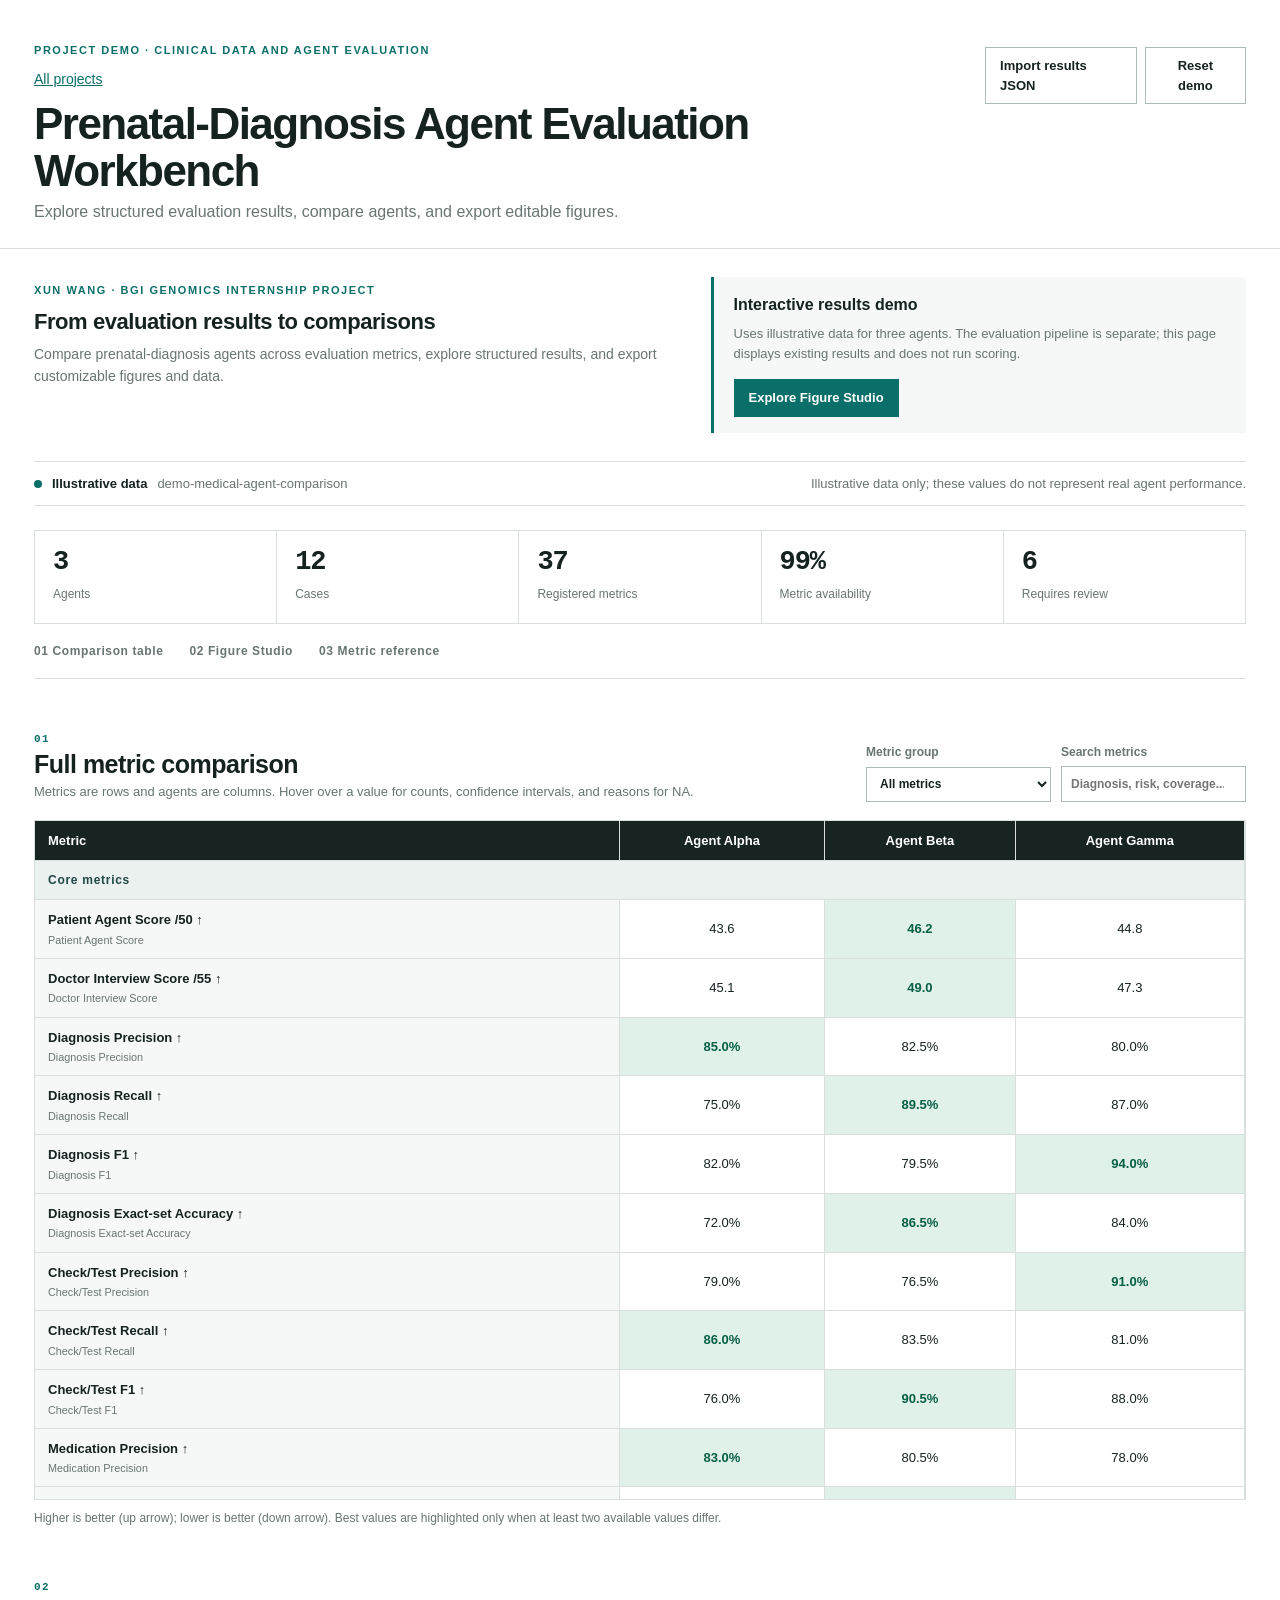
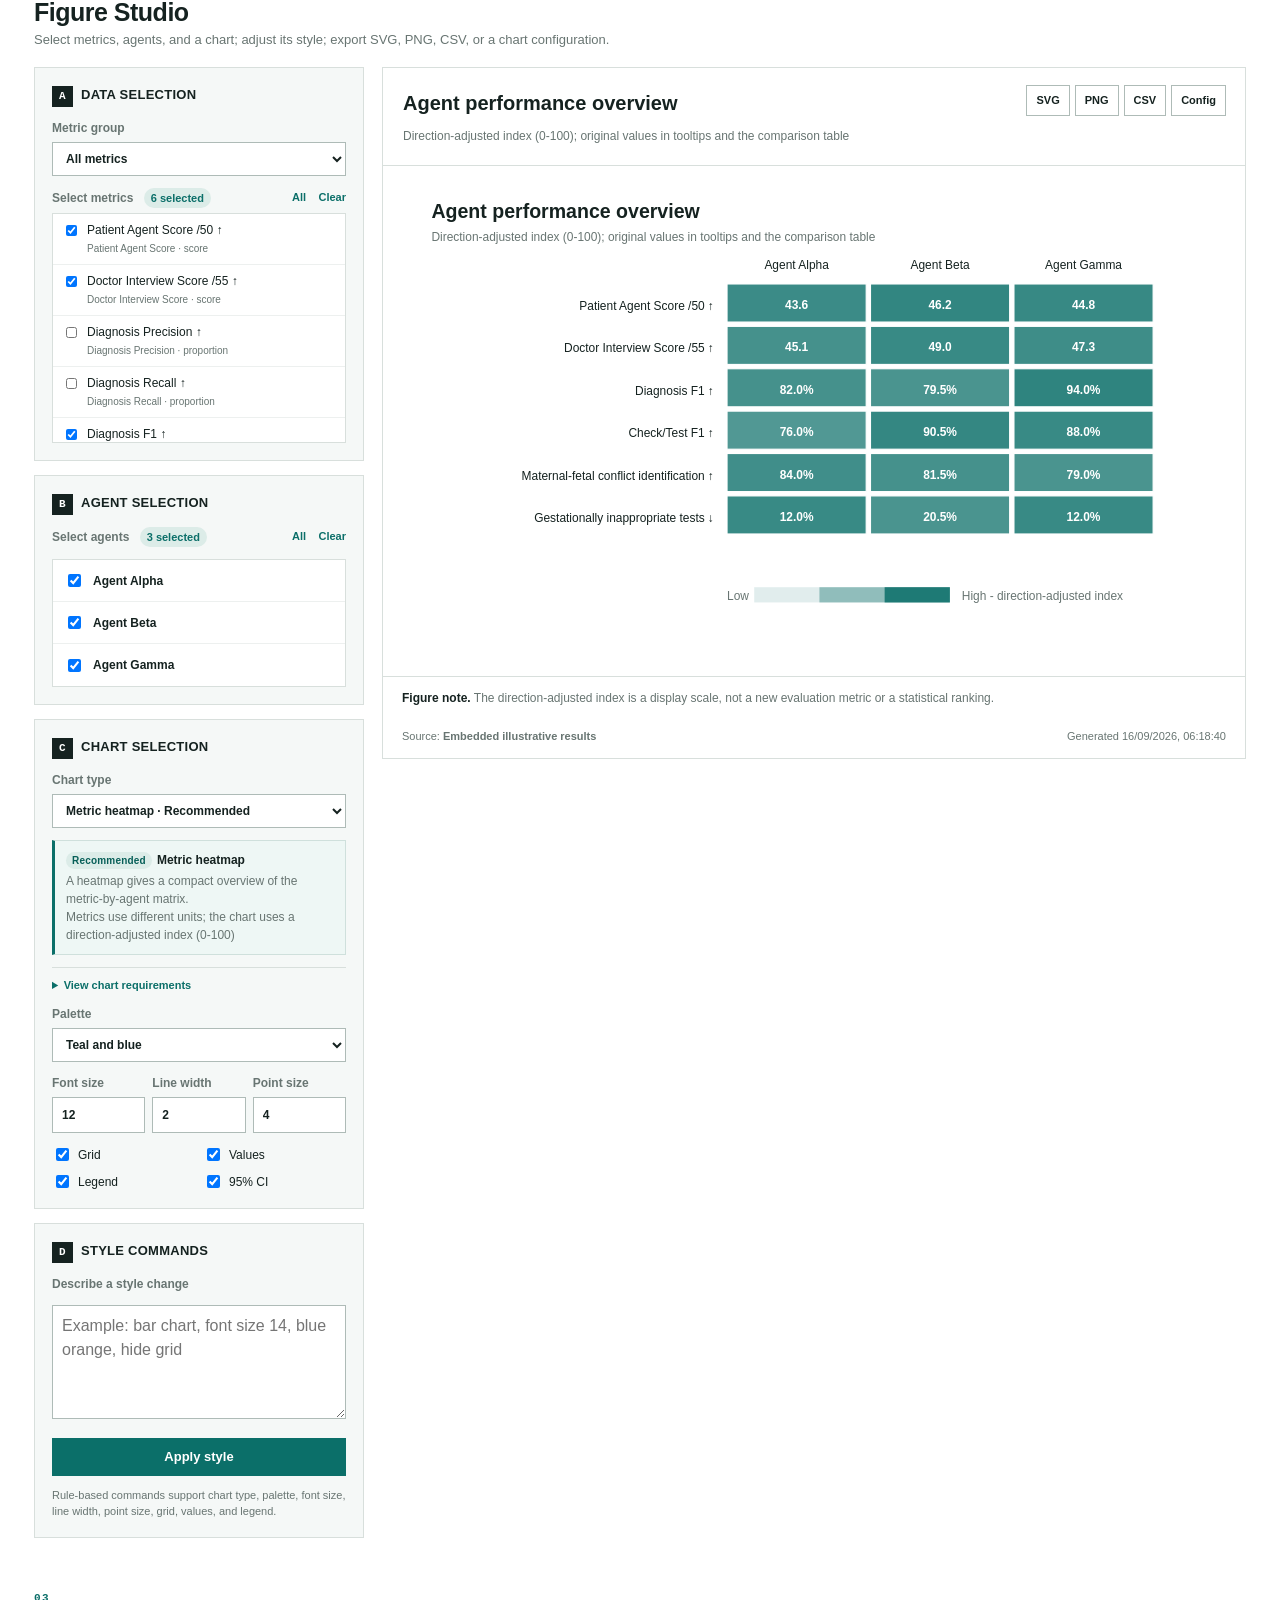
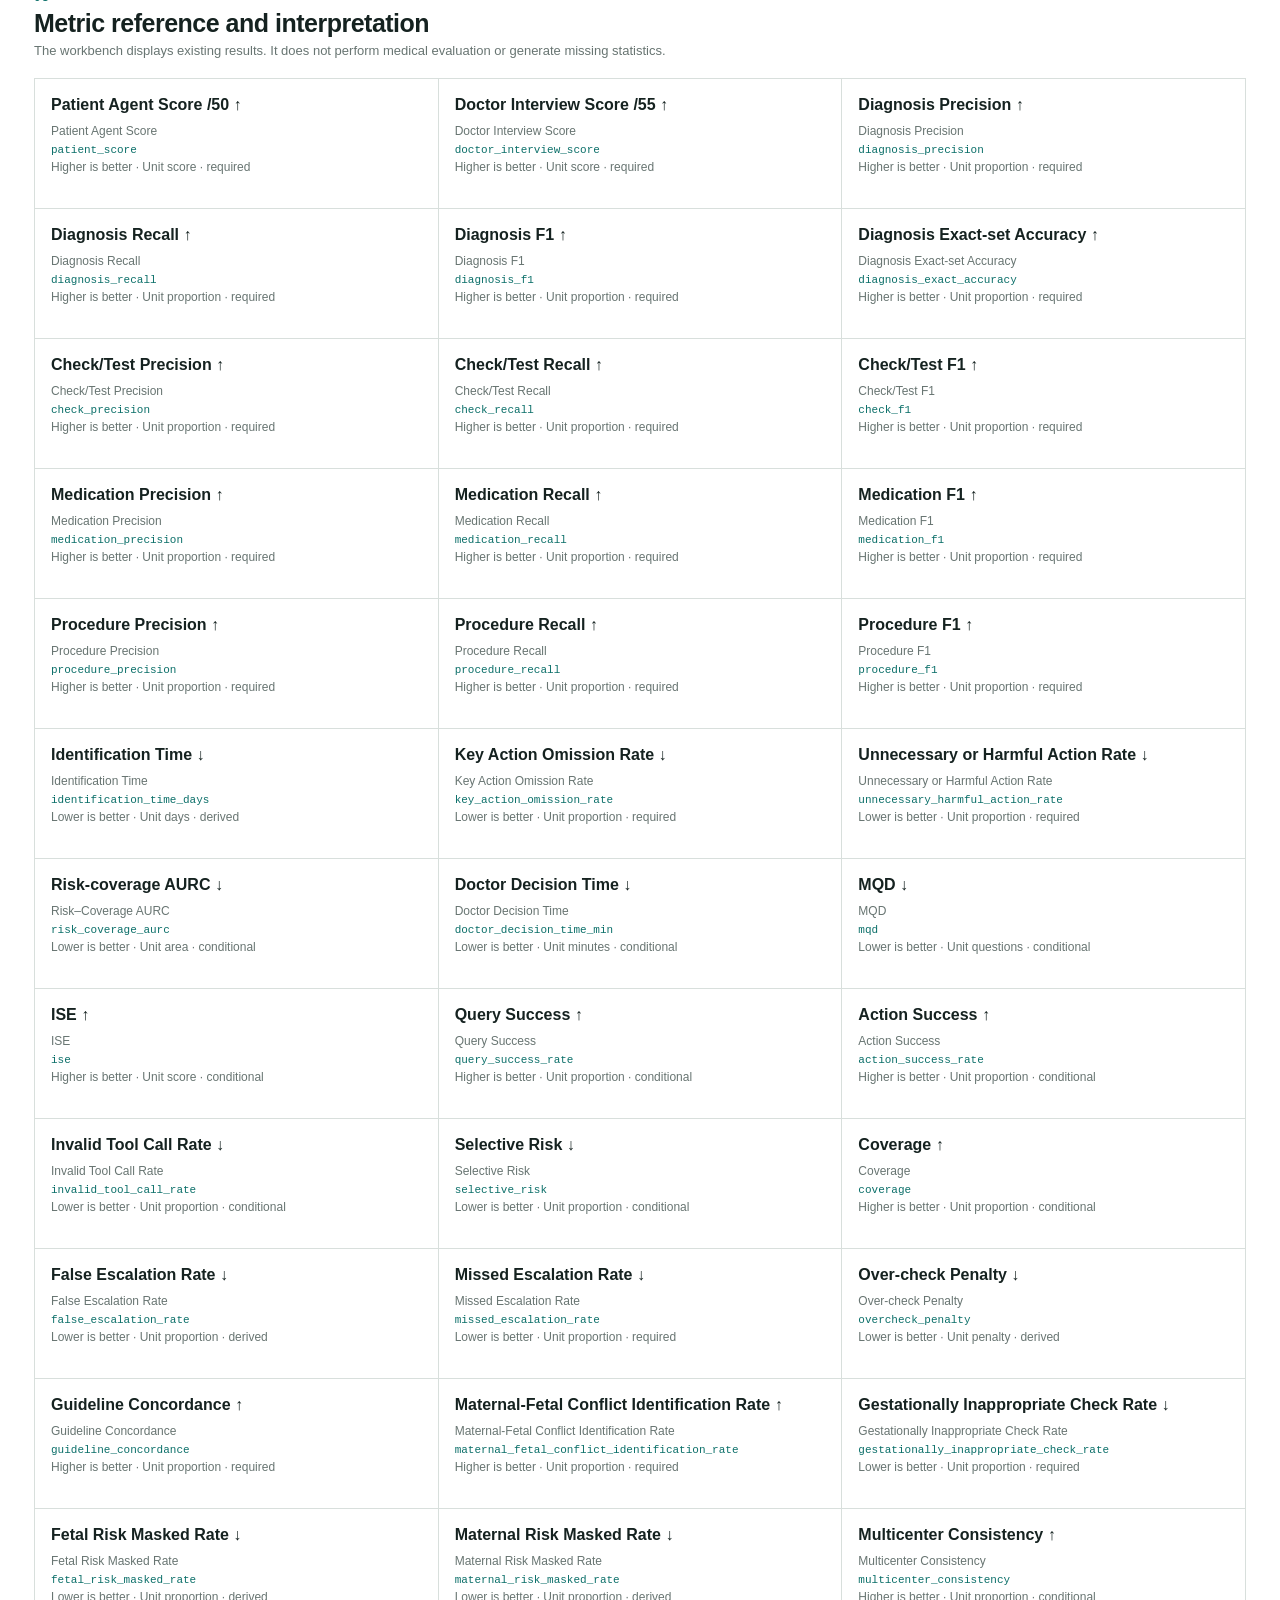
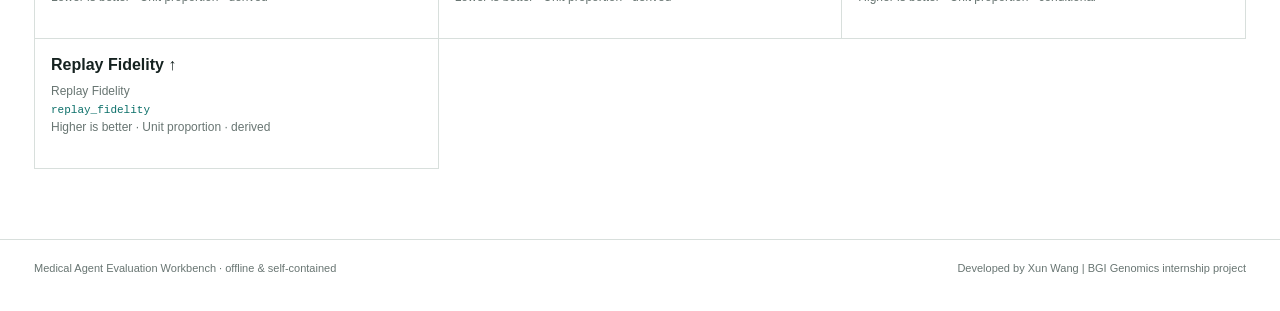
==== commit 3900dcc2: "Restore metrics-first layout and simplify BGI showcase details" ====
--- a/evaluation.html
+++ b/evaluation.html
@@ -265,12 +265,41 @@
 
     <section class="summary-grid" id="summaryGrid" aria-label="Evaluation summary"></section>
 
-    <nav class="section-nav" aria-label="Page sections"><a href="#studio">01 Figure Studio</a><a href="#comparison">02 Comparison table</a><a href="#definitions">03 Metric reference</a></nav>
+    <nav class="section-nav" aria-label="Page sections"><a href="#comparison">01 Comparison table</a><a href="#studio">02 Figure Studio</a><a href="#definitions">03 Metric reference</a></nav>
+
+    <section class="section" id="comparison">
+      <div class="section-heading">
+        <div>
+          <span class="section-number">01</span>
+          <h2>Full metric comparison</h2>
+          <p>Metrics are rows and agents are columns. Hover over a value for counts, confidence intervals, and reasons for NA.</p>
+        </div>
+        <div class="table-tools">
+          <label>Metric group
+            <select id="tableGroup">
+              <option value="all">All metrics</option>
+              <option value="core">Core metrics</option>
+              <option value="comprehensive">Additional metrics</option>
+            </select>
+          </label>
+          <label>Search metrics
+            <input id="metricSearch" type="search" placeholder="Diagnosis, risk, coverage...">
+          </label>
+        </div>
+      </div>
+      <div class="table-wrap">
+        <table id="metricsTable">
+          <thead id="metricsHead"></thead>
+          <tbody id="metricsBody"></tbody>
+        </table>
+      </div>
+      <p class="footnote">Higher is better (up arrow); lower is better (down arrow). Best values are highlighted only when at least two available values differ.</p>
+    </section>
 
     <section class="section" id="studio">
       <div class="section-heading compact">
         <div>
-          <span class="section-number">01</span>
+          <span class="section-number">02</span>
           <h2>Figure Studio</h2>
           <p>Select metrics, agents, and a chart; adjust its style; export SVG, PNG, CSV, or a chart configuration.</p>
         </div>
@@ -381,35 +410,6 @@
           </div>
         </div>
       </div>
-    </section>
-
-    <section class="section" id="comparison">
-      <div class="section-heading">
-        <div>
-          <span class="section-number">02</span>
-          <h2>Full metric comparison</h2>
-          <p>Metrics are rows and agents are columns. Hover over a value for counts, confidence intervals, and reasons for NA.</p>
-        </div>
-        <div class="table-tools">
-          <label>Metric group
-            <select id="tableGroup">
-              <option value="all">All metrics</option>
-              <option value="core">Core metrics</option>
-              <option value="comprehensive">Additional metrics</option>
-            </select>
-          </label>
-          <label>Search metrics
-            <input id="metricSearch" type="search" placeholder="Diagnosis, risk, coverage...">
-          </label>
-        </div>
-      </div>
-      <div class="table-wrap">
-        <table id="metricsTable">
-          <thead id="metricsHead"></thead>
-          <tbody id="metricsBody"></tbody>
-        </table>
-      </div>
-      <p class="footnote">Higher is better (up arrow); lower is better (down arrow). Best values are highlighted only when at least two available values differ.</p>
     </section>
 
     <section class="section" id="definitions">
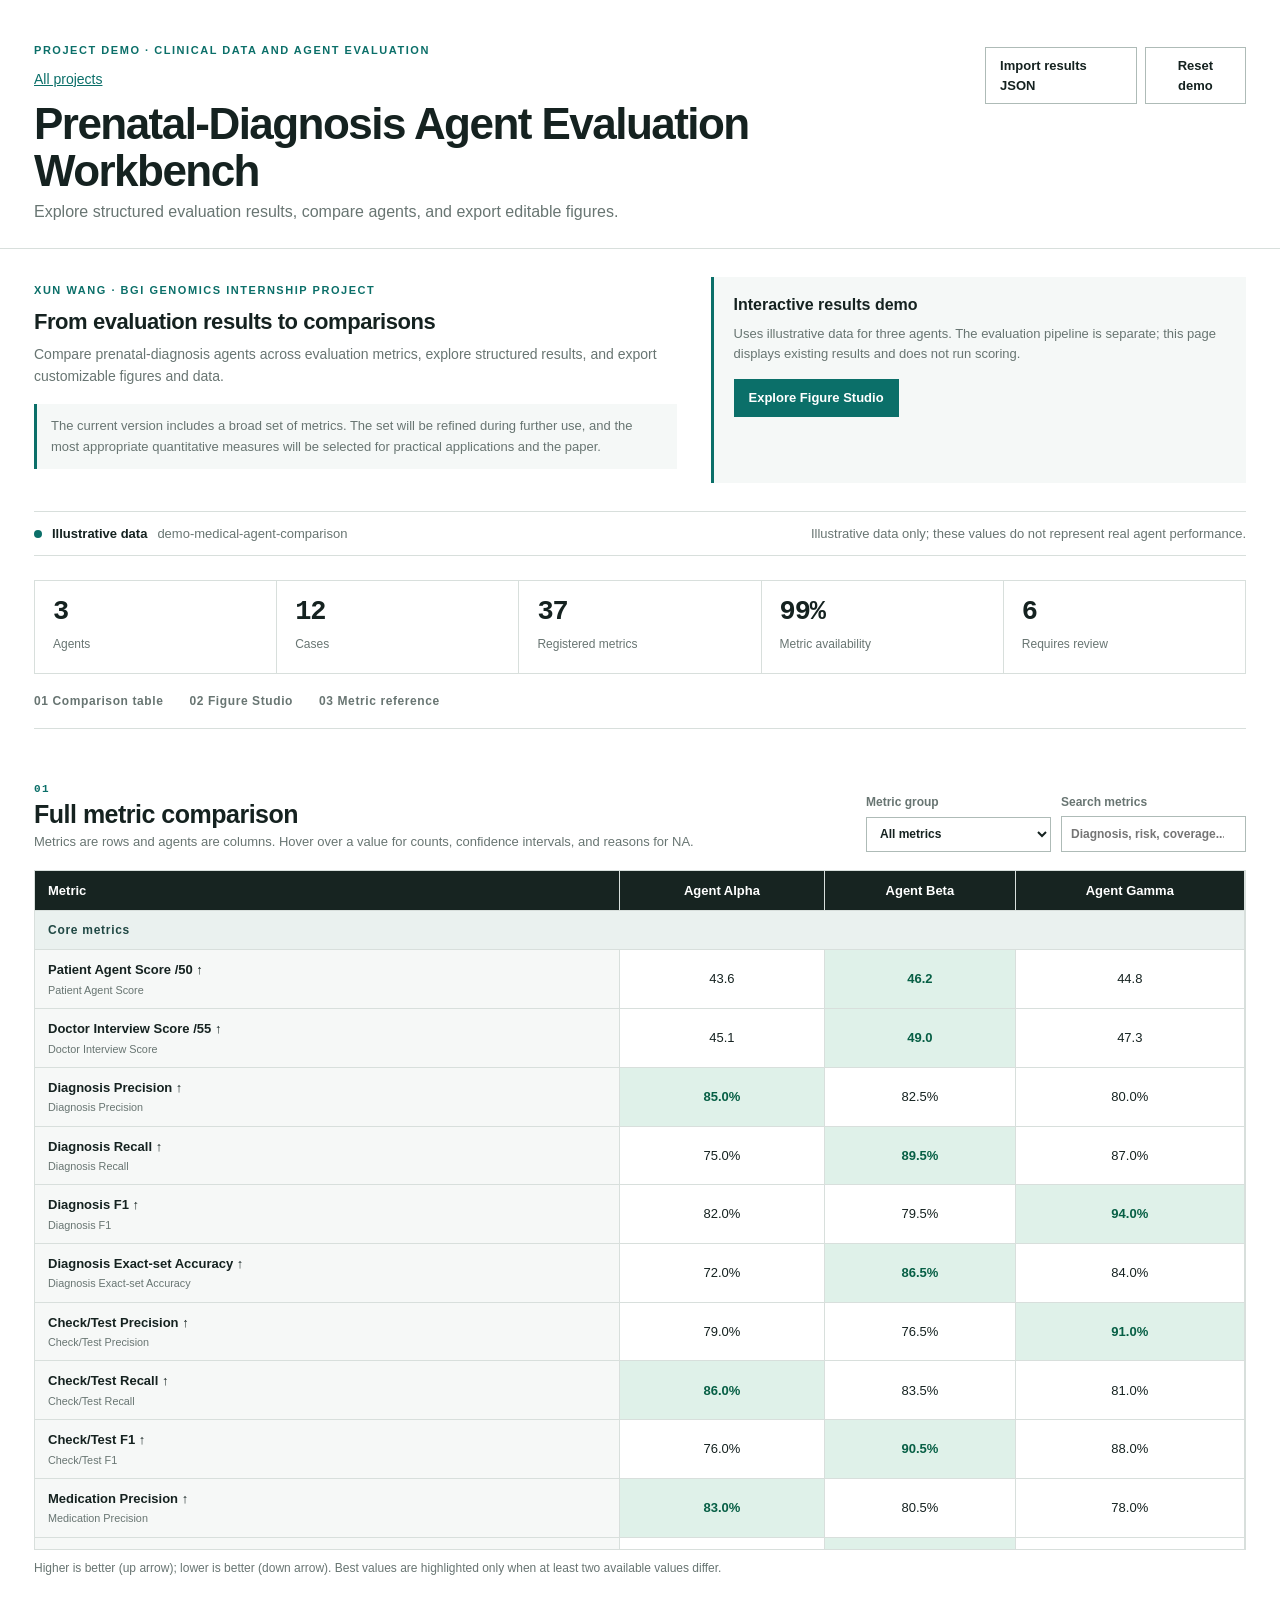
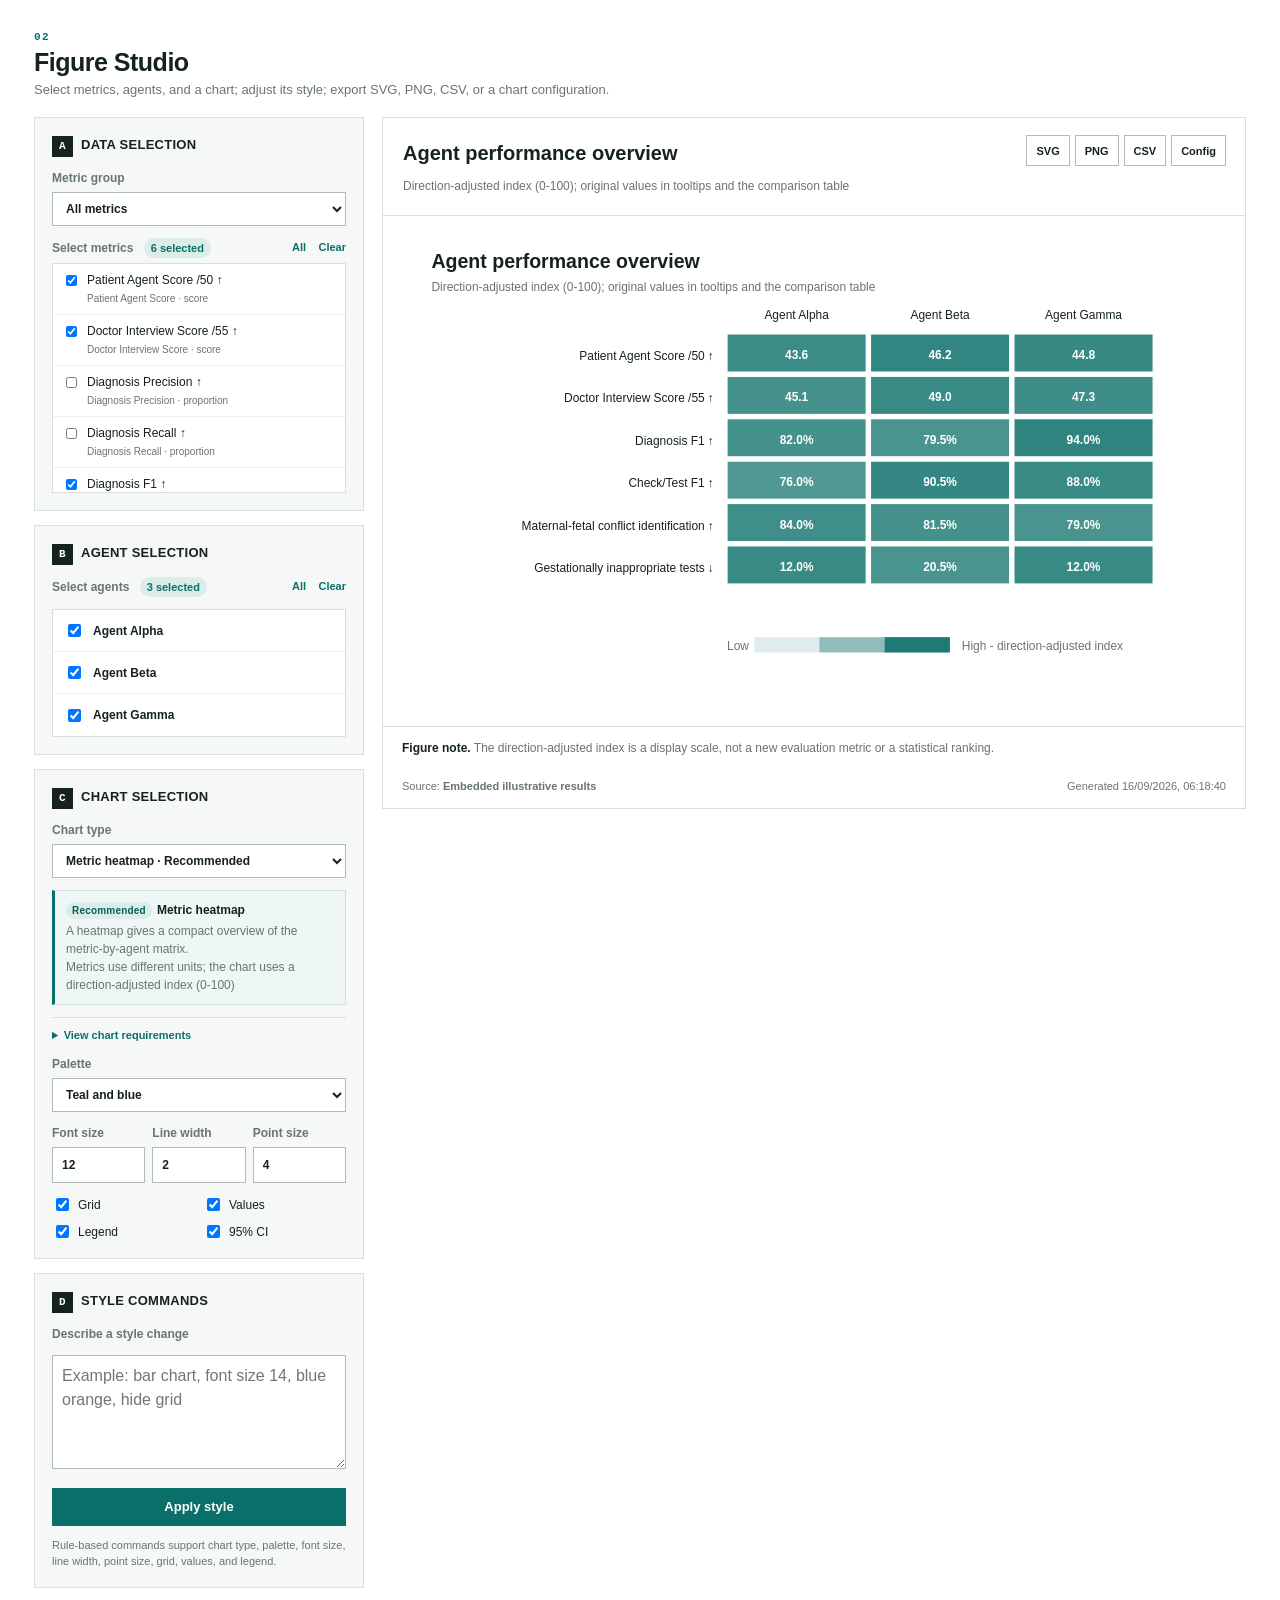
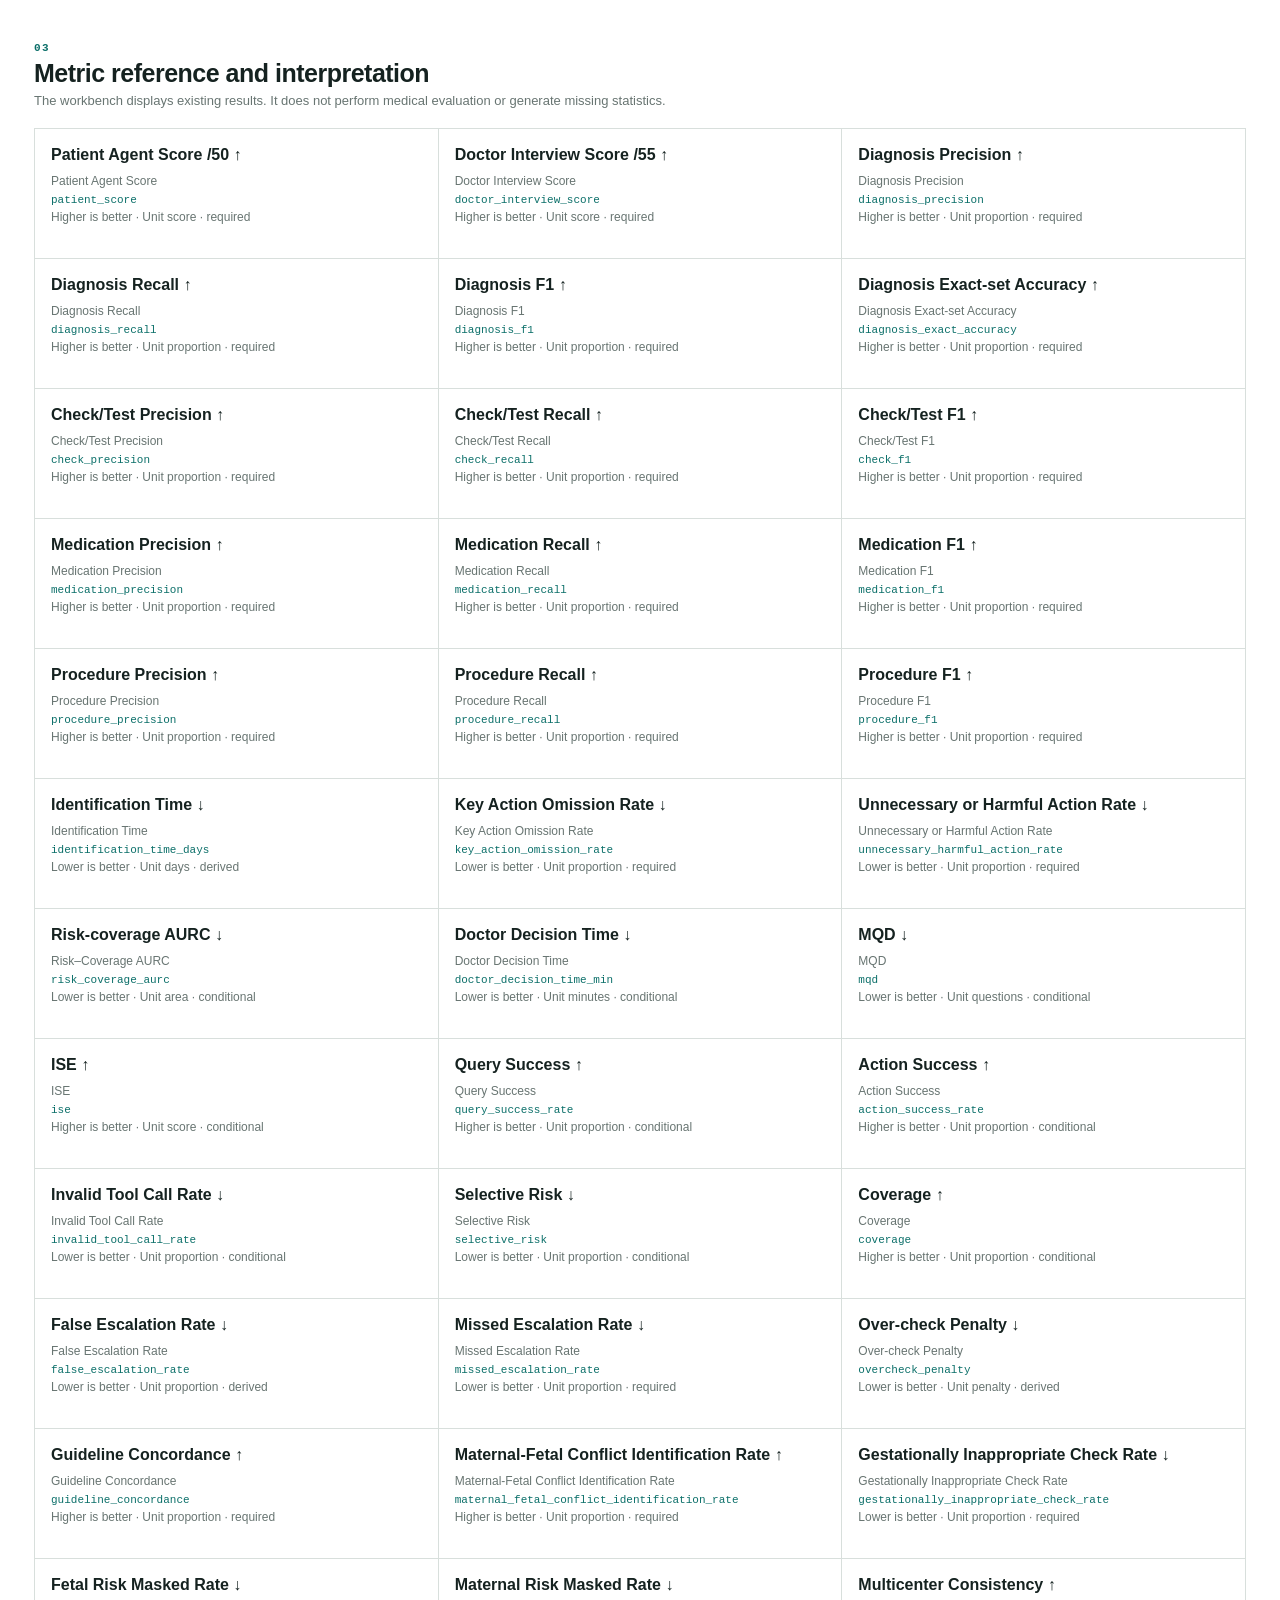
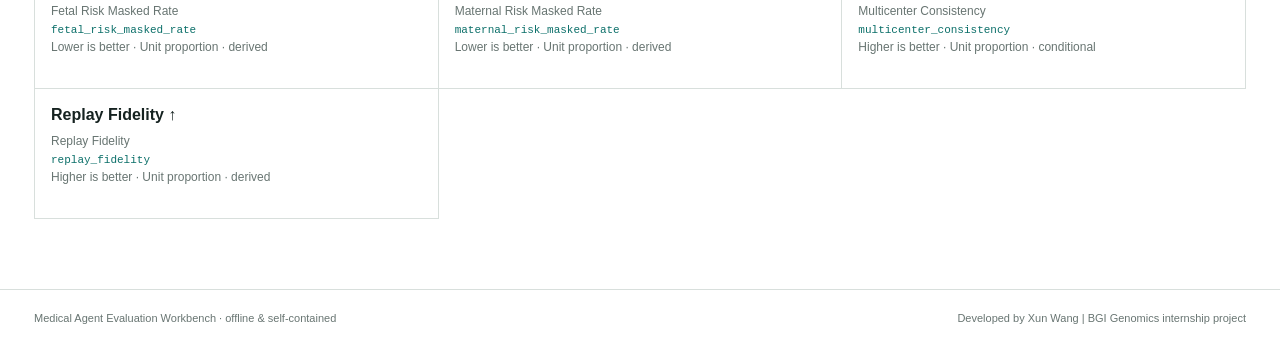
==== commit 6eadae62: "Explain selective use of the comprehensive metric set" ====
--- a/evaluation.html
+++ b/evaluation.html
@@ -226,6 +226,7 @@
 
 .project-intro{display:grid;grid-template-columns:1.2fr 1fr;gap:34px;padding:28px 0;border-bottom:1px solid var(--line)}
 .project-intro h2{font-size:22px;margin:8px 0}.project-intro p{font-size:14px;color:var(--muted);margin:7px 0 14px;line-height:1.6}
+.project-intro .metric-scope-note{padding:12px 14px;background:var(--wash);border-left:3px solid var(--accent);font-size:13px;margin-top:16px}
 .demo-boundary{padding:16px 20px;background:var(--wash);border-left:3px solid var(--accent)}
 .demo-boundary p{font-size:13px}.demo-boundary .button{display:inline-block}.status-strip{flex-wrap:wrap;padding:10px 0}
 .definition-card{overflow-wrap:anywhere}.chart-advice{font-size:12px}.control-title{letter-spacing:.02em}
@@ -251,7 +252,7 @@
     <section class="project-intro" aria-label="About this project">
       <div><span class="eyebrow">XUN WANG · BGI GENOMICS INTERNSHIP PROJECT</span>
       <h2>From evaluation results to comparisons</h2>
-      <p>Compare prenatal-diagnosis agents across evaluation metrics, explore structured results, and export customizable figures and data.</p></div>
+      <p>Compare prenatal-diagnosis agents across evaluation metrics, explore structured results, and export customizable figures and data.</p><p class="metric-scope-note">The current version includes a broad set of metrics. The set will be refined during further use, and the most appropriate quantitative measures will be selected for practical applications and the paper.</p></div>
       <div class="demo-boundary"><strong>Interactive results demo</strong><p>Uses illustrative data for three agents. The evaluation pipeline is separate; this page displays existing results and does not run scoring.</p>
       <a href="#studio" class="button primary">Explore Figure Studio</a></div>
     </section>
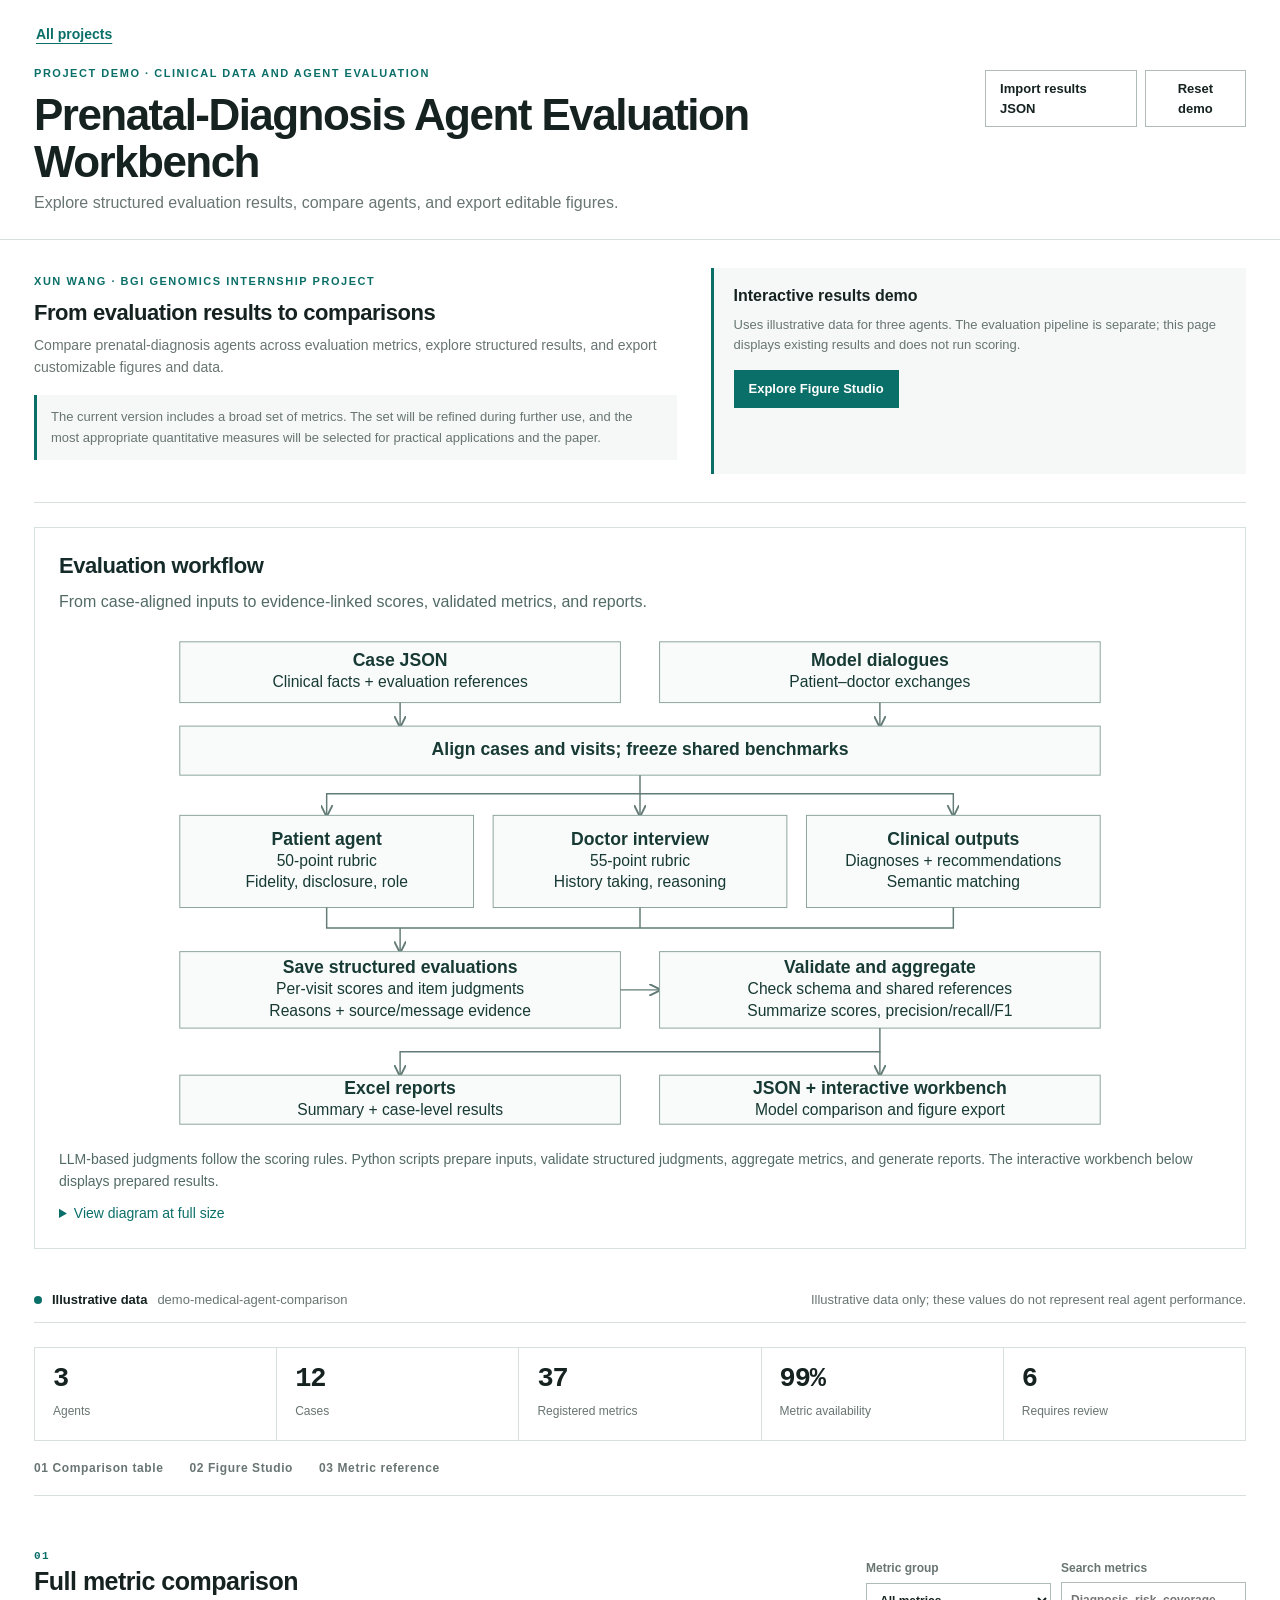
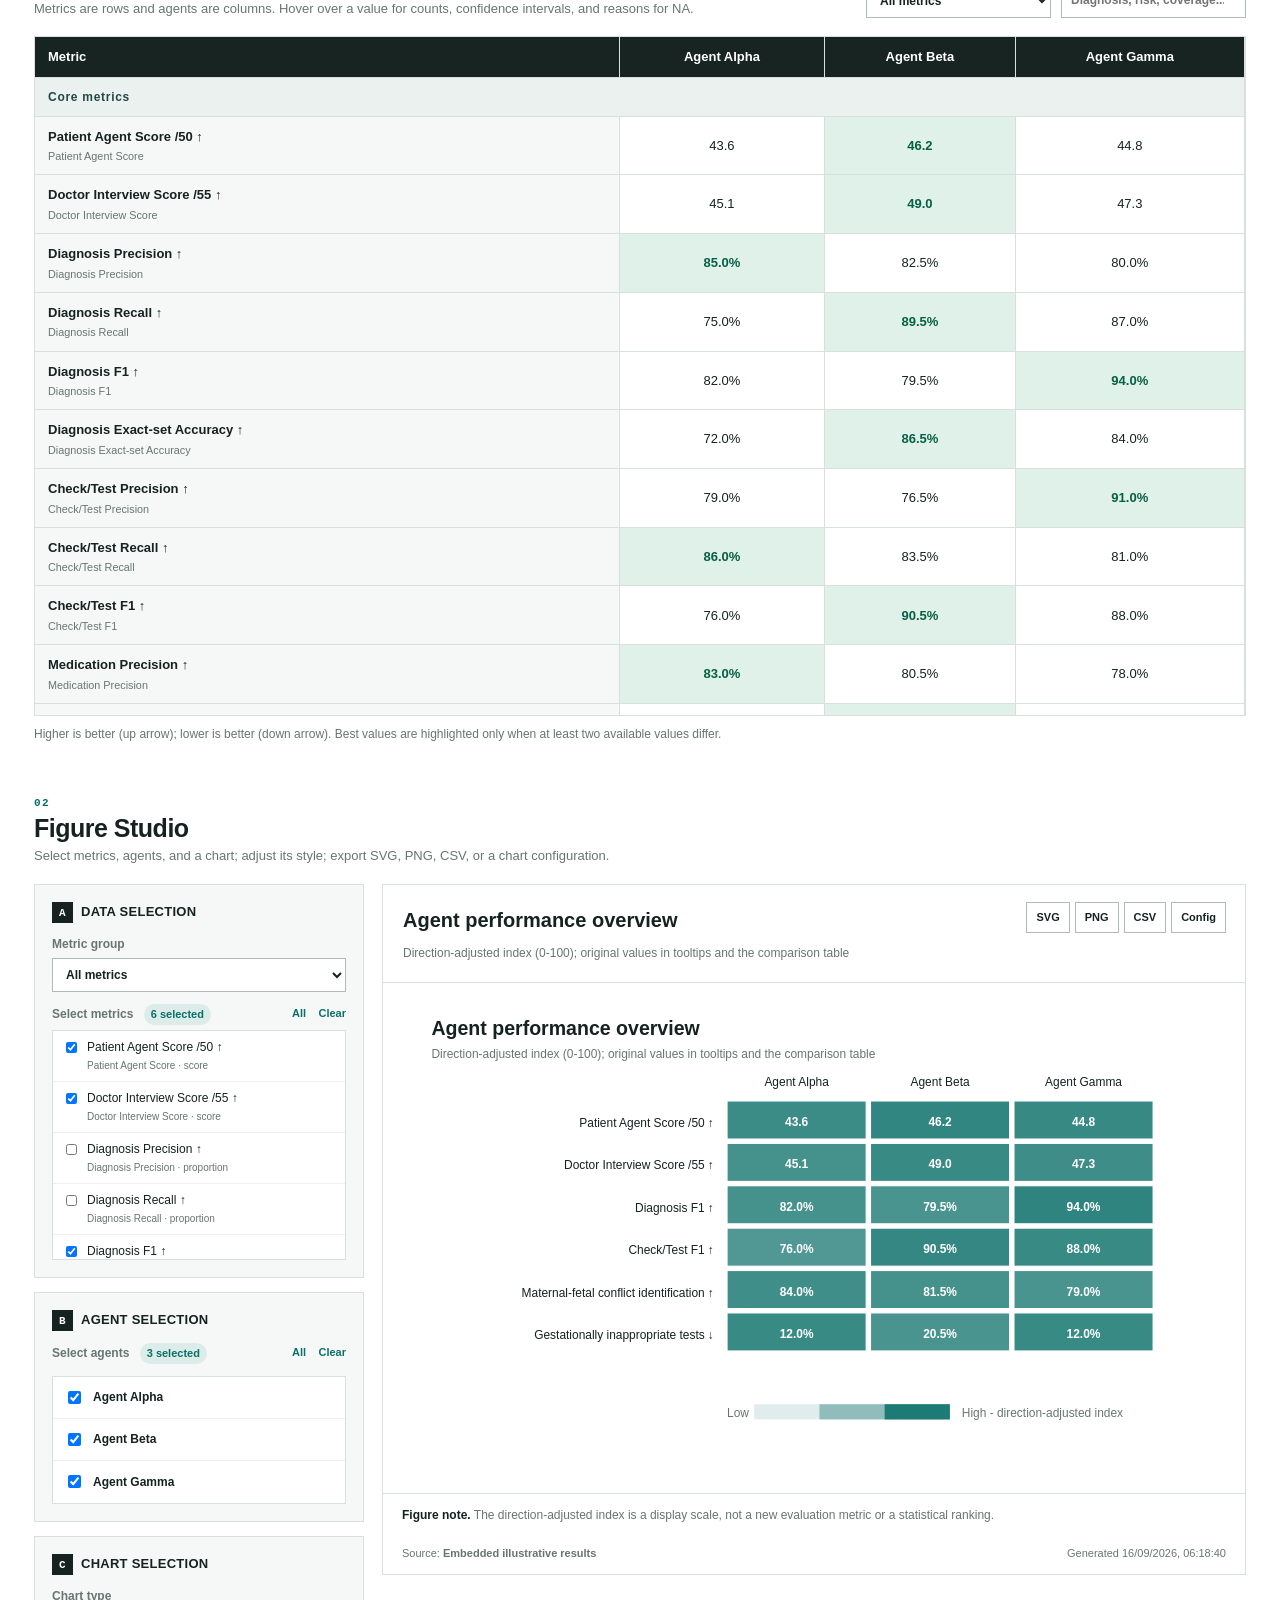
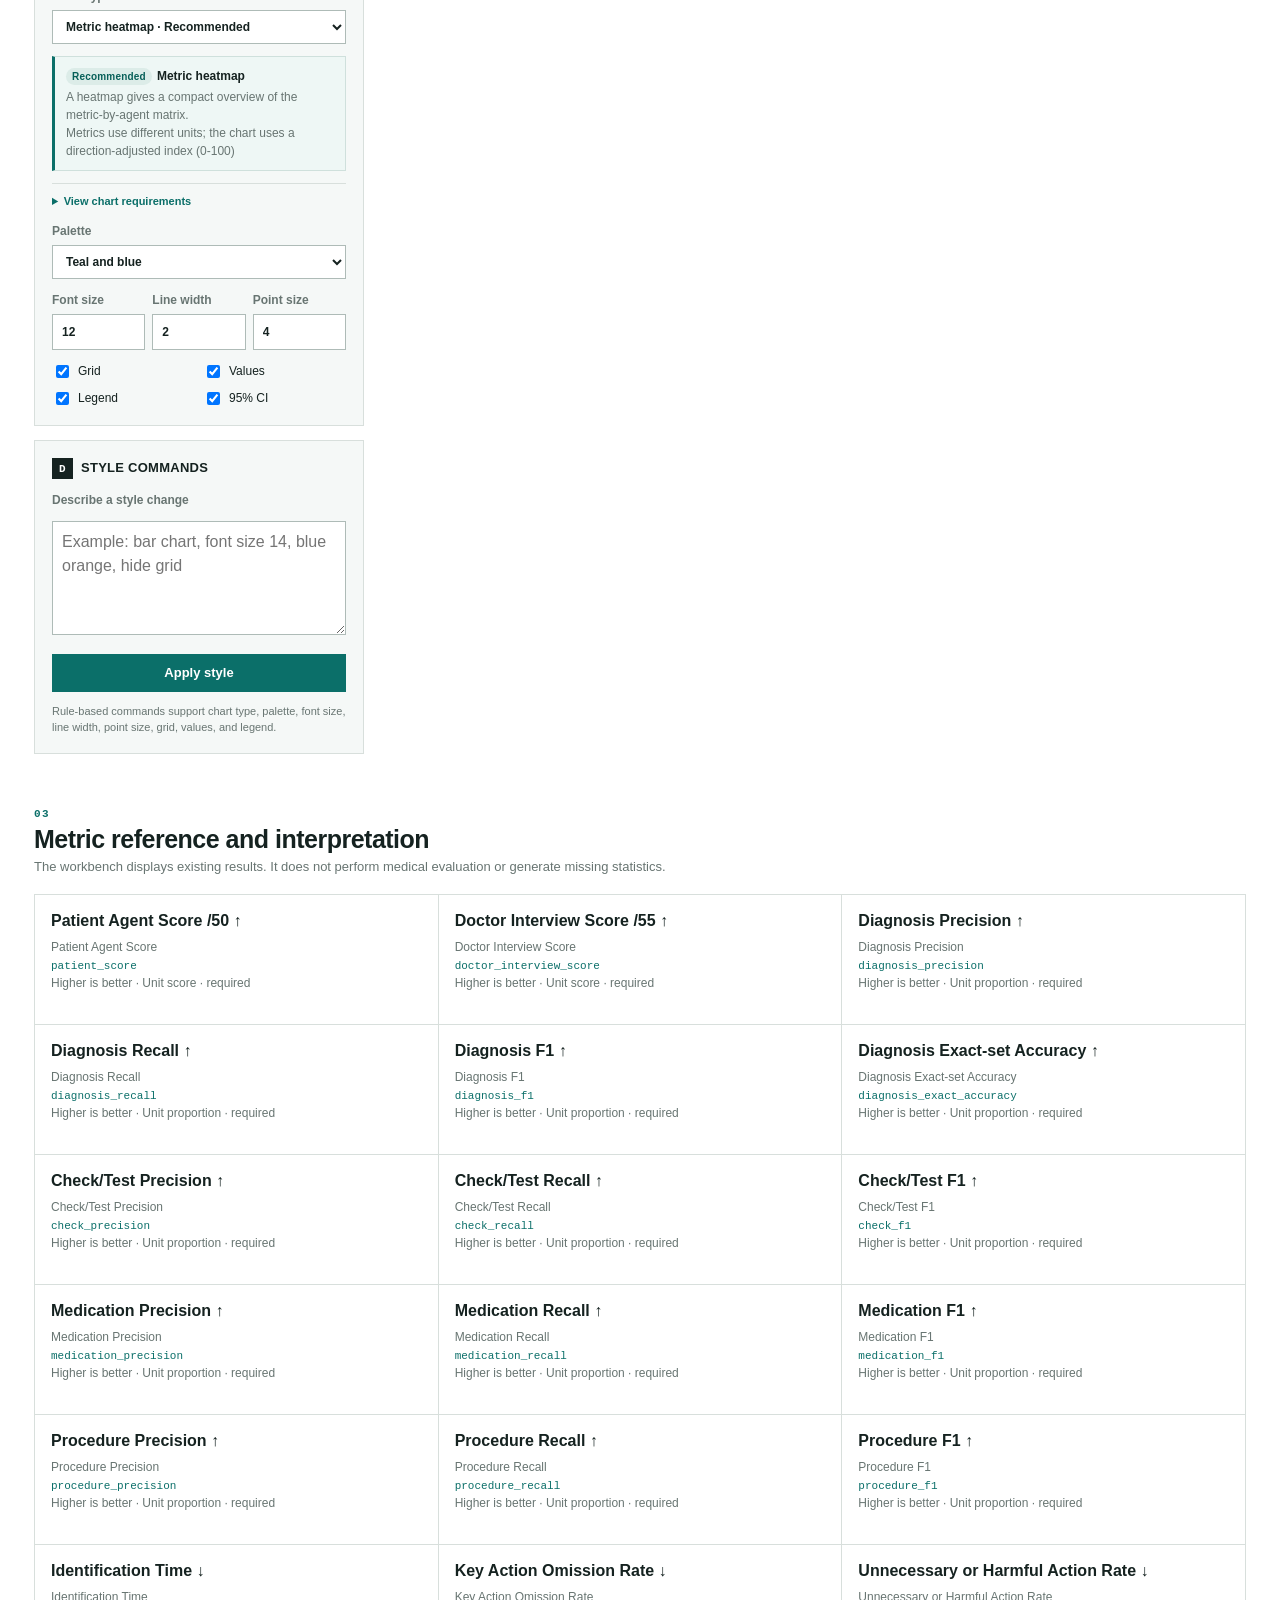
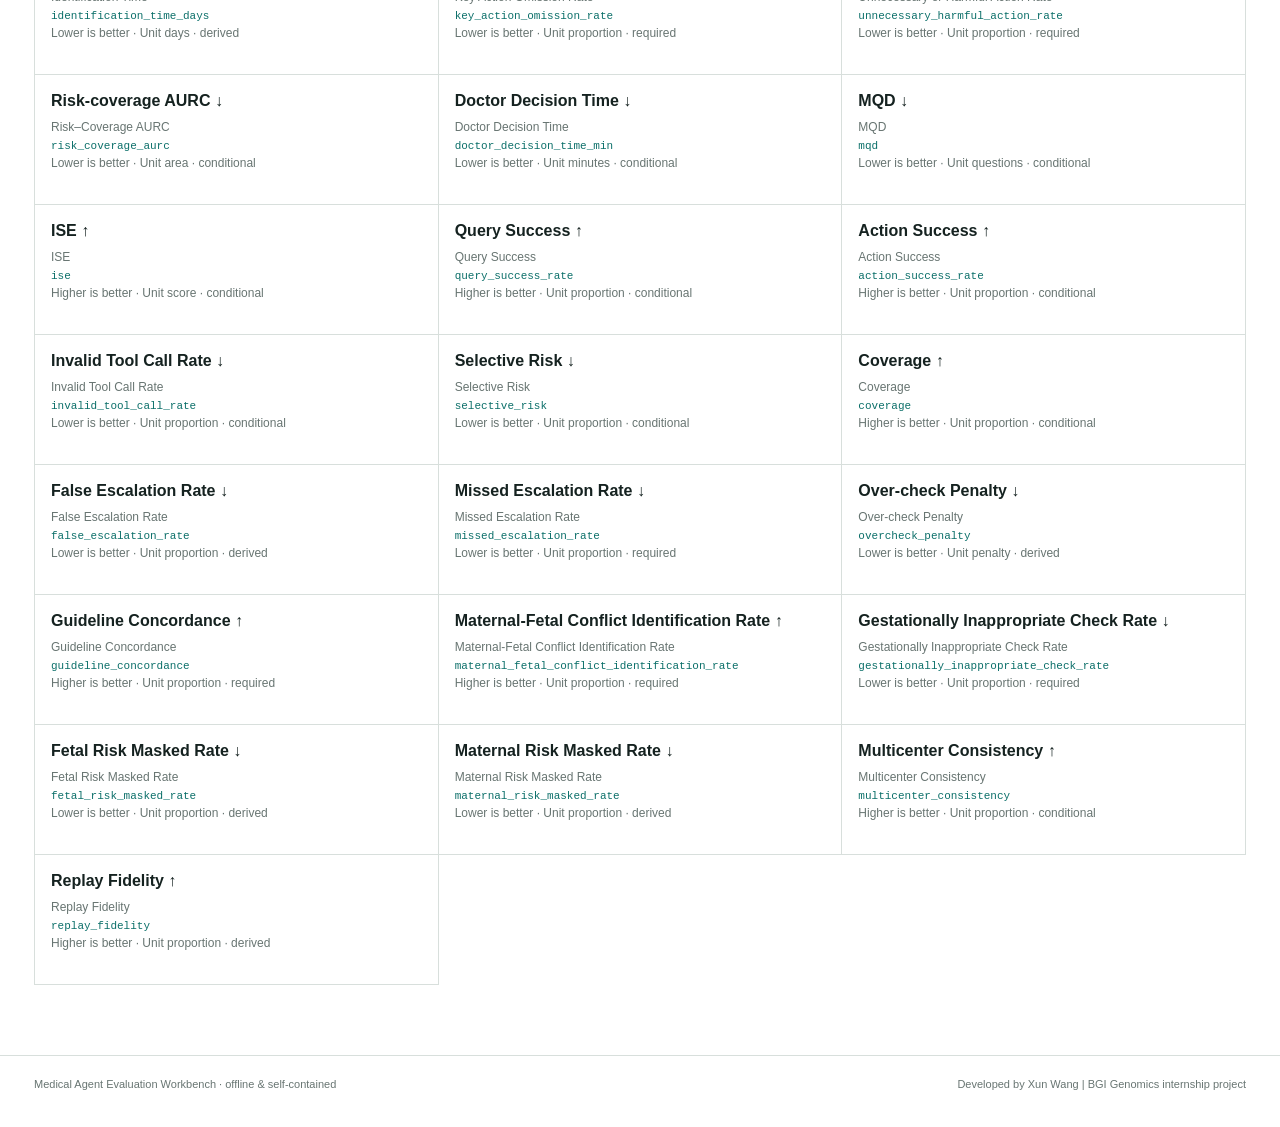
==== commit 49f86076: "Add project workflows and synchronized patient/evaluator outputs" ====
--- a/evaluation.html
+++ b/evaluation.html
@@ -232,12 +232,14 @@
 .definition-card{overflow-wrap:anywhere}.chart-advice{font-size:12px}.control-title{letter-spacing:.02em}
 @media(max-width:760px){.project-intro{grid-template-columns:1fr;gap:12px}.status-note{margin-left:0}.header-actions{flex-wrap:wrap}}
 </style>
+<link rel="stylesheet" href="project-layout.css">
 </head>
 <body>
   <a class="skip-link" href="#main">Skip to main content</a>
+  <nav class="project-nav" aria-label="Project navigation"><a href="./">All projects</a></nav>
   <header class="topbar">
     <div class="brand-block">
-      <div class="eyebrow">PROJECT DEMO · CLINICAL DATA AND AGENT EVALUATION</div><a href="./" style="display:inline-block;margin-top:10px;font-size:14px;color:#0b6f69">All projects</a>
+      <div class="eyebrow">PROJECT DEMO · CLINICAL DATA AND AGENT EVALUATION</div>
       <h1 id="pageTitle">Prenatal-Diagnosis Agent Evaluation Workbench</h1>
       <p id="datasetSubtitle">Explore structured evaluation results, compare agents, and export editable figures.</p>
     </div>
@@ -257,6 +259,7 @@
       <a href="#studio" class="button primary">Explore Figure Studio</a></div>
     </section>
 
+<section class="workflow-section" aria-label="Evaluation workflow"><h2>Evaluation workflow</h2><p>From case-aligned inputs to evidence-linked scores, validated metrics, and reports.</p><figure><div class="workflow-scroll"><img src="evaluation-workflow.svg" alt="Evaluation workflow: case inputs, three evaluation modules, aggregation, and outputs"/></div><figcaption>LLM-based judgments follow the scoring rules. Python scripts prepare inputs, validate structured judgments, aggregate metrics, and generate reports. The interactive workbench below displays prepared results.</figcaption></figure><details><summary>View diagram at full size</summary><a href="evaluation-workflow.svg" target="_blank" rel="noopener">Open workflow diagram</a></details></section>
     <section class="status-strip" aria-label="Dataset status">
       <span class="status-dot" aria-hidden="true"></span>
       <strong id="datasetStatus">Illustrative data</strong>
@@ -1870,3 +1873,4 @@
 </body>
 </html>
 
+
--- a/project-layout.css
+++ b/project-layout.css
@@ -0,0 +1,20 @@
+/* Shared project navigation and workflow figures. */
+.project-nav{max-width:1480px;margin:0 auto;padding:24px 36px 0;display:flex;justify-content:flex-start;line-height:1.5}
+.project-nav a{font:600 14px/1.5 Arial,Helvetica,sans-serif;color:#0b6f69;text-decoration:underline;text-underline-offset:4px}
+.project-nav a:focus-visible{outline:3px solid #80c9b4;outline-offset:4px}
+header.topbar,body>header{max-width:1480px;padding-top:20px}
+.workflow-section{margin:24px 0 30px;border:1px solid #d7e2de;background:#fff;padding:24px}
+.workflow-section h2{font-size:22px;line-height:1.3;margin:0 0 8px;color:#152b29}
+.workflow-section>p{font-size:16px;line-height:1.6;color:#526a65;margin:0 0 18px;max-width:1000px}
+.workflow-section figure{margin:0}.workflow-scroll{overflow:auto}.workflow-section img{display:block;width:100%;max-width:940px;height:auto;margin:auto;min-width:590px}
+.workflow-section figcaption{font-size:14px;line-height:1.6;color:#526a65;margin:14px 0 0}
+.workflow-section details{margin-top:10px;font-size:14px}.workflow-section summary{color:#0b6f69;cursor:pointer}
+.workflow-section details a{display:inline-block;margin-top:8px;color:#0b6f69}
+.workspace{grid-template-columns:minmax(0,1.1fr) minmax(0,1fr) minmax(0,1fr)}
+.audience{font-size:14px;line-height:1.5;padding:12px 16px;background:#e8f4ee;color:#155943;border-bottom:1px solid #d7e2de}
+.audience strong{display:block}.benchmark-panel .audience{background:#edf2fa;color:#244a74}.benchmark-panel .panelhead{background:#f4f6fb}
+.benchmark-path{display:block;font:12px/1.5 Consolas,monospace;overflow-wrap:anywhere;margin-top:3px}
+.workspace pre{font-size:14px;min-height:320px;max-height:610px}.workspace .schemaNote{font-size:14px}.workspace .outputTabs button{font-size:14px}
+.output-selection{margin:14px 0 0;padding:12px 16px;border:1px solid #d7e2de;background:#f2f7f5;font-size:14px;color:#526a65}
+@media(max-width:1100px){.workspace{grid-template-columns:1fr 1fr}.workspace>.panel:first-child{grid-column:1/-1}.workspace .tablewrap{max-height:360px}}
+@media(max-width:700px){.project-nav{padding:20px 18px 0}header.topbar,body>header{padding-left:18px;padding-right:18px}.workflow-section{padding:16px}.workspace{grid-template-columns:1fr}.workspace>.panel:first-child{grid-column:auto}}
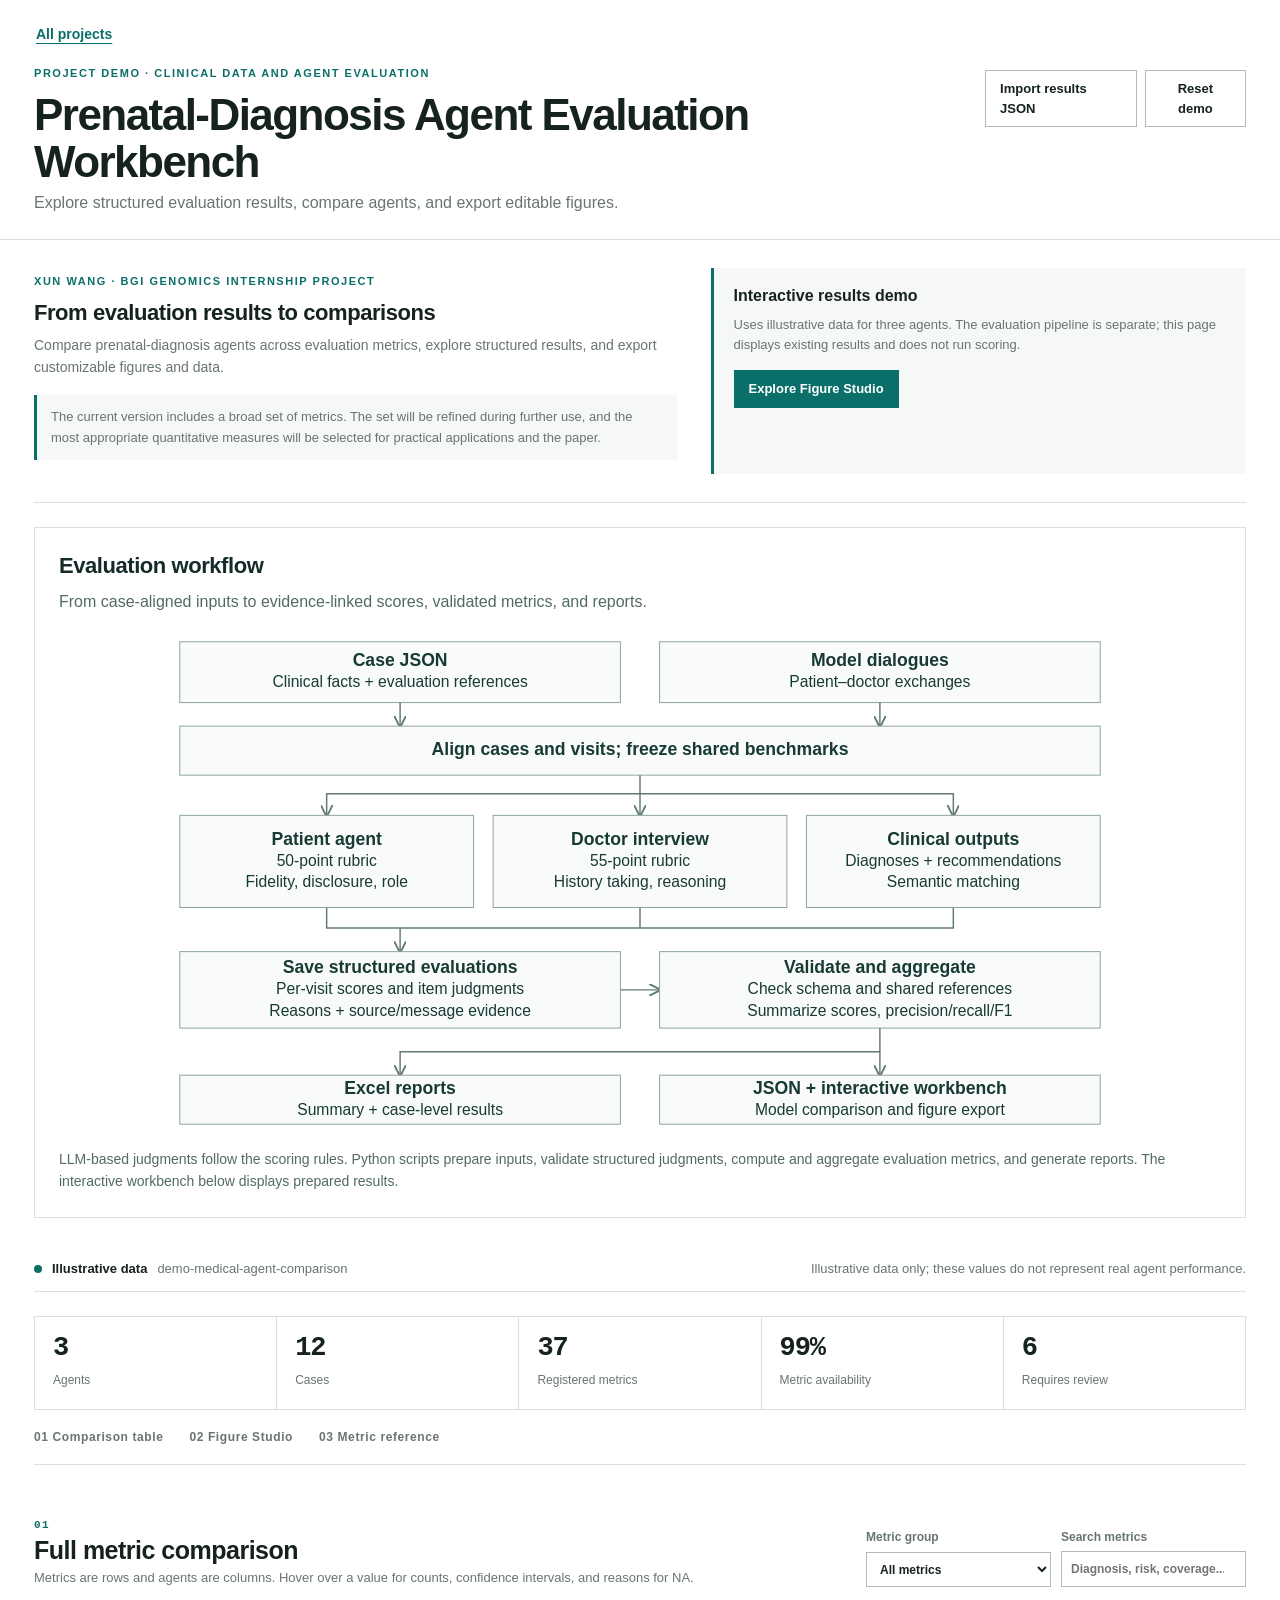
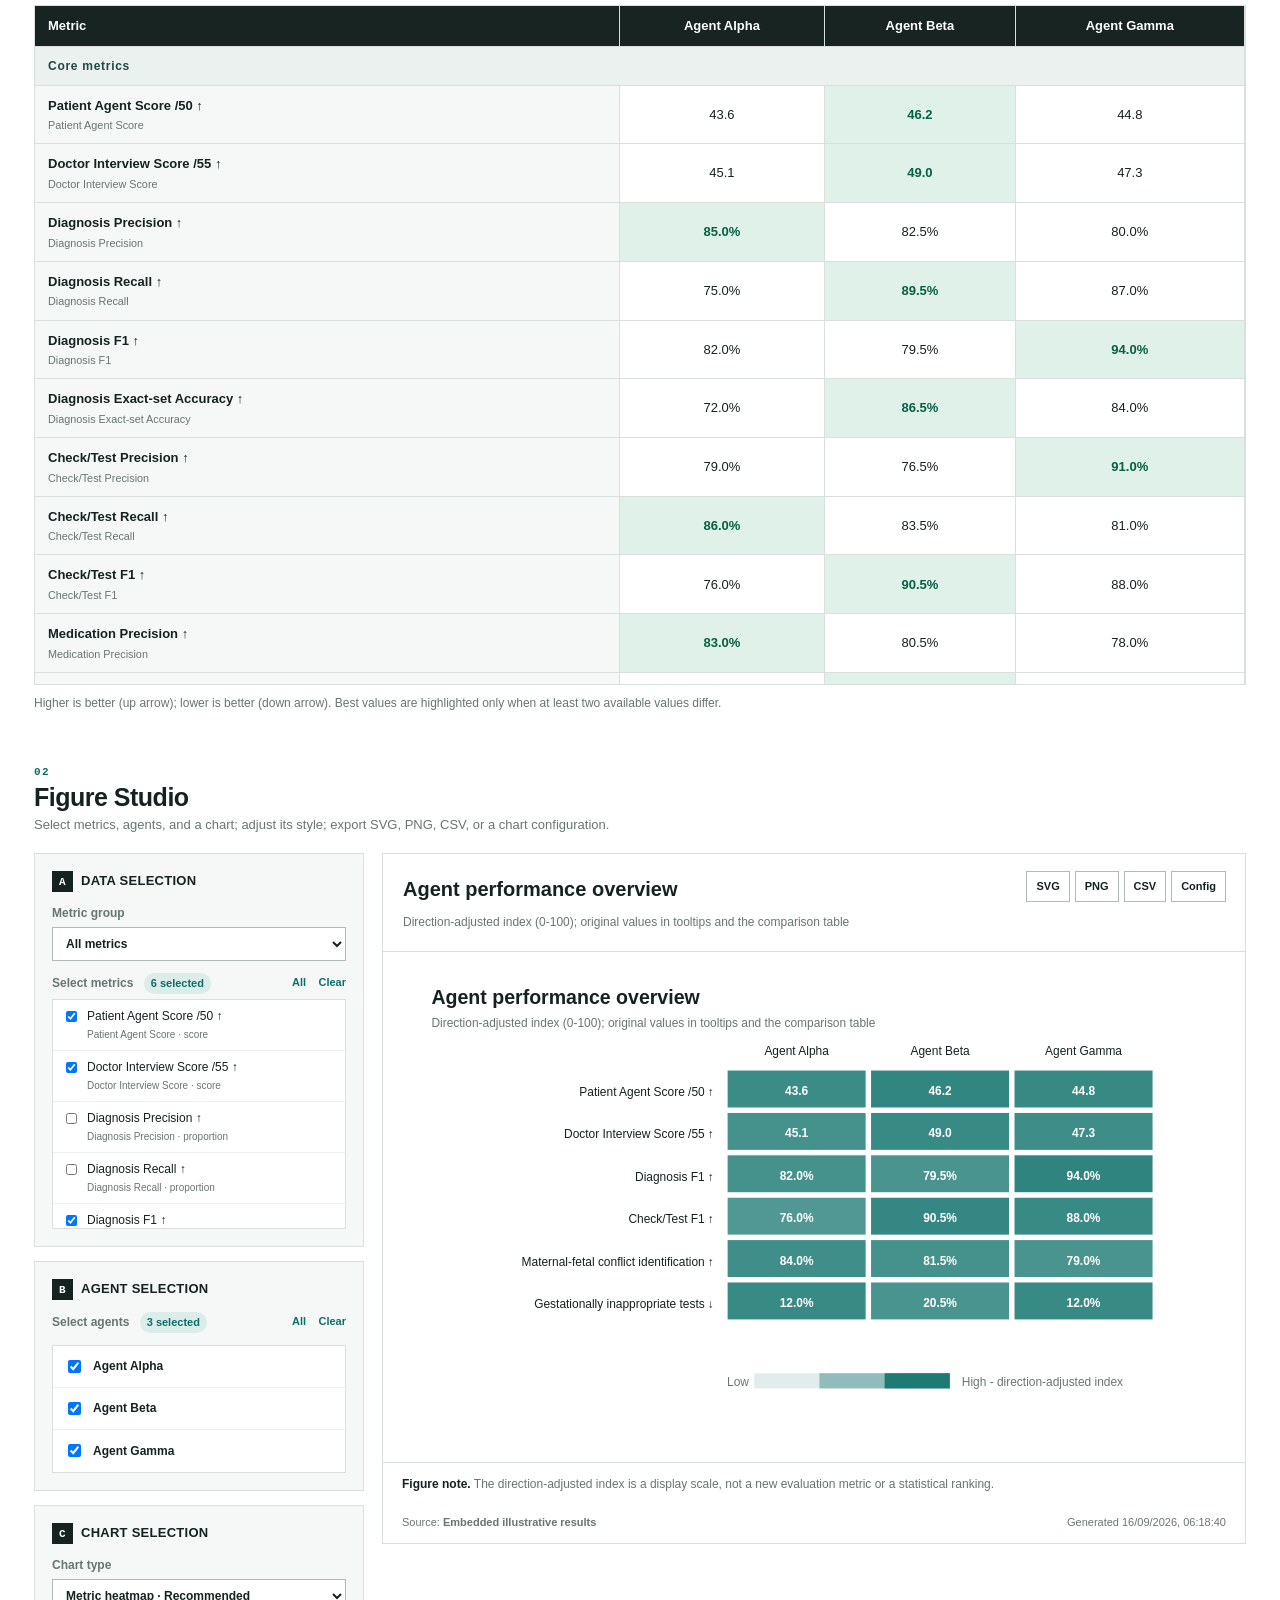
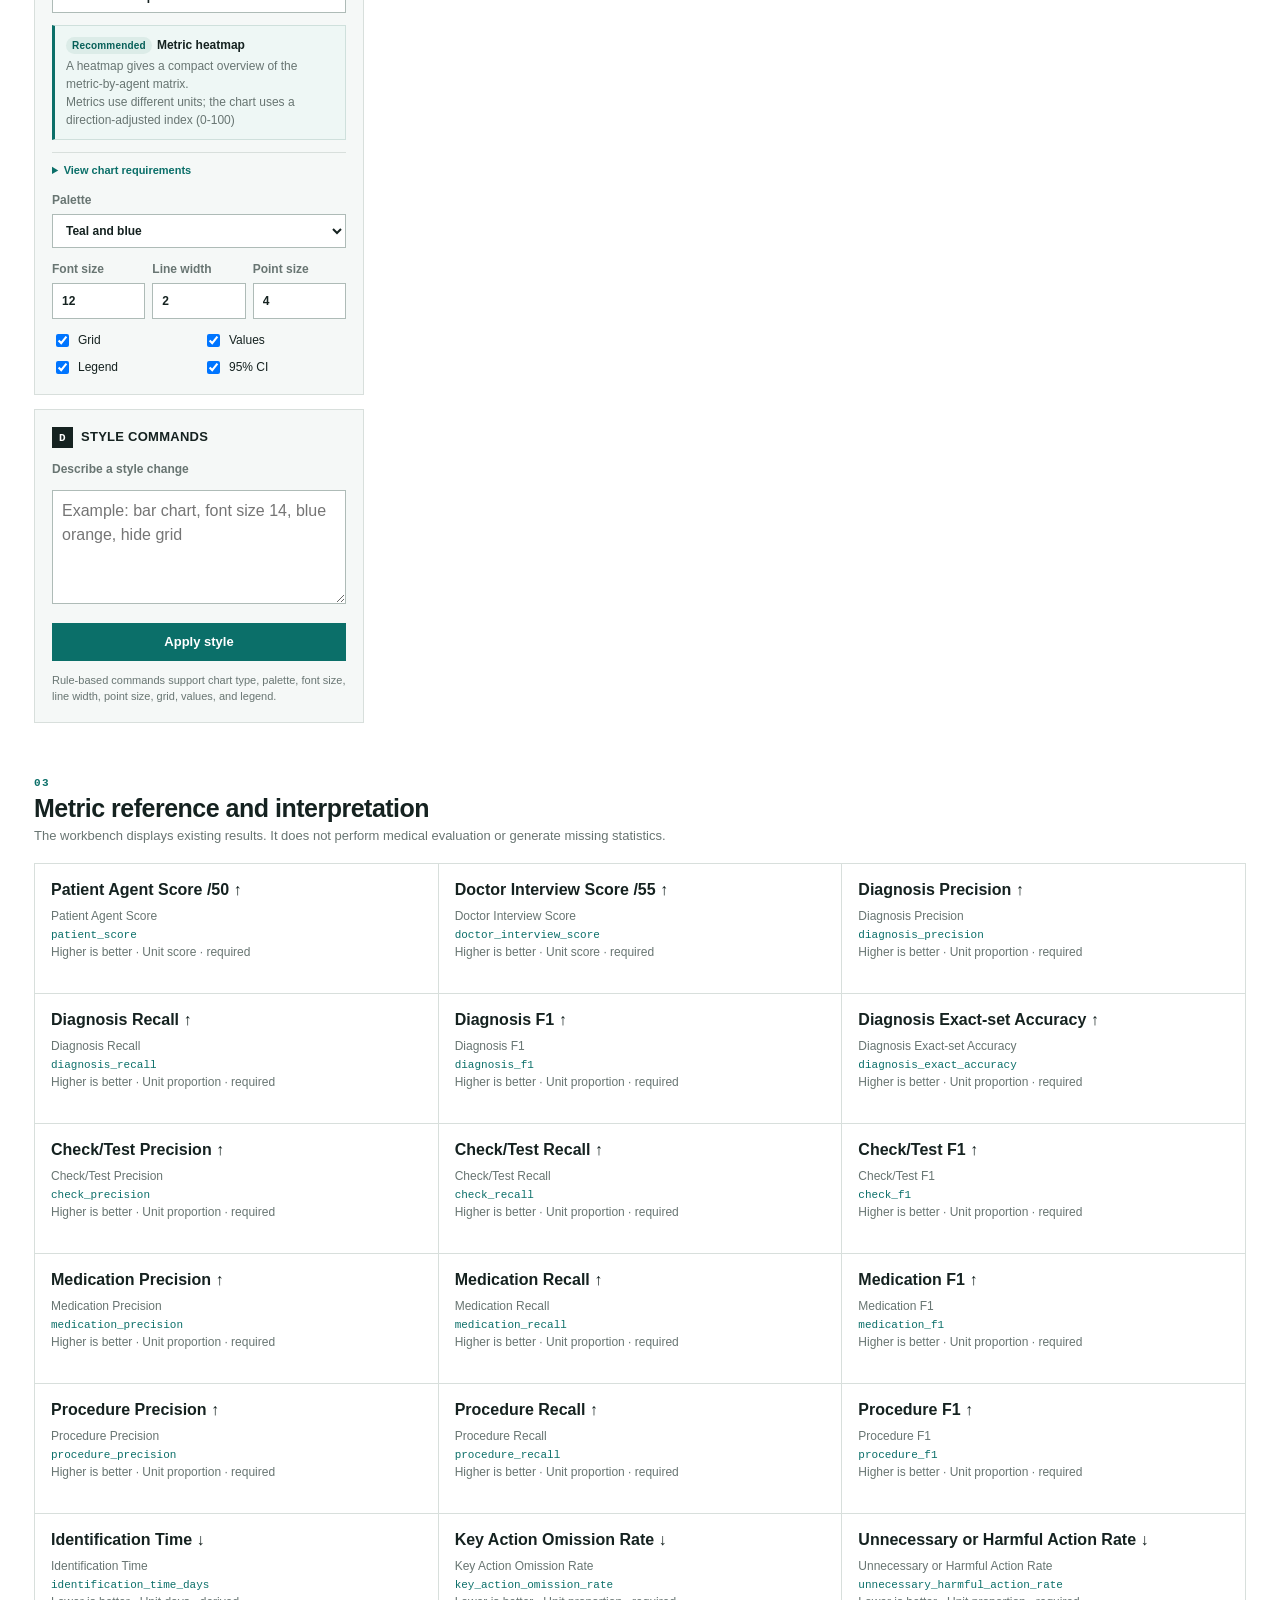
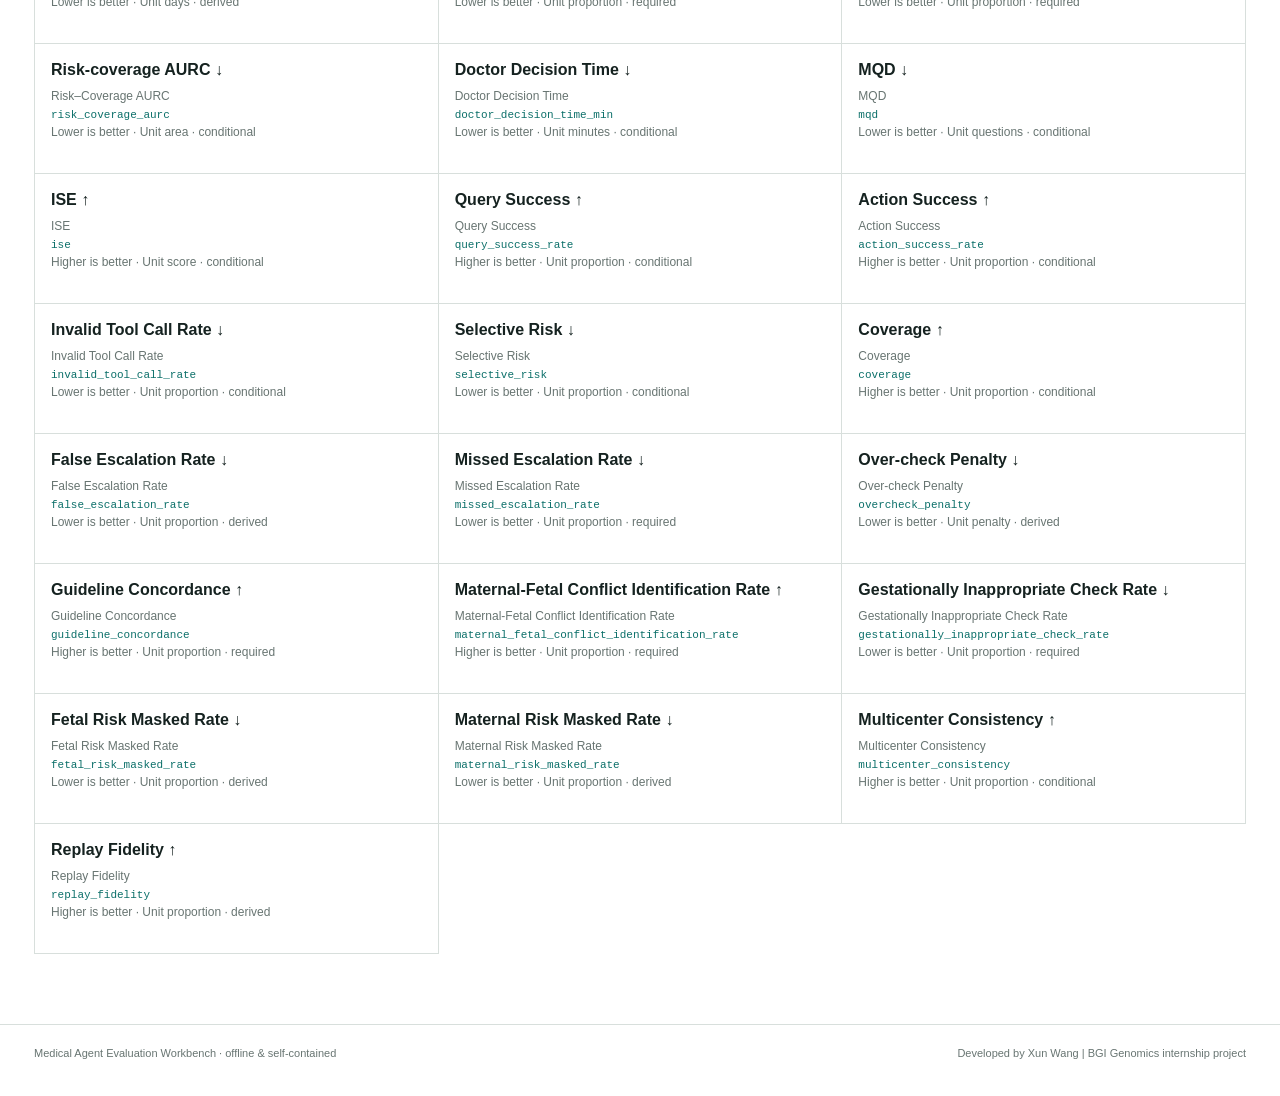
==== commit 8baaf7d6: "Streamline workflow explanations and clarify Python metric computation" ====
--- a/evaluation.html
+++ b/evaluation.html
@@ -259,7 +259,7 @@
       <a href="#studio" class="button primary">Explore Figure Studio</a></div>
     </section>
 
-<section class="workflow-section" aria-label="Evaluation workflow"><h2>Evaluation workflow</h2><p>From case-aligned inputs to evidence-linked scores, validated metrics, and reports.</p><figure><div class="workflow-scroll"><img src="evaluation-workflow.svg" alt="Evaluation workflow: case inputs, three evaluation modules, aggregation, and outputs"/></div><figcaption>LLM-based judgments follow the scoring rules. Python scripts prepare inputs, validate structured judgments, aggregate metrics, and generate reports. The interactive workbench below displays prepared results.</figcaption></figure><details><summary>View diagram at full size</summary><a href="evaluation-workflow.svg" target="_blank" rel="noopener">Open workflow diagram</a></details></section>
+<section class="workflow-section" aria-label="Evaluation workflow"><h2>Evaluation workflow</h2><p>From case-aligned inputs to evidence-linked scores, validated metrics, and reports.</p><figure><div class="workflow-scroll"><img src="evaluation-workflow.svg" alt="Evaluation workflow: case inputs, three evaluation modules, aggregation, and outputs"/></div><figcaption>LLM-based judgments follow the scoring rules. Python scripts prepare inputs, validate structured judgments, compute and aggregate evaluation metrics, and generate reports. The interactive workbench below displays prepared results.</figcaption></figure></section>
     <section class="status-strip" aria-label="Dataset status">
       <span class="status-dot" aria-hidden="true"></span>
       <strong id="datasetStatus">Illustrative data</strong>
@@ -1874,3 +1874,4 @@
 </html>
 
 
+
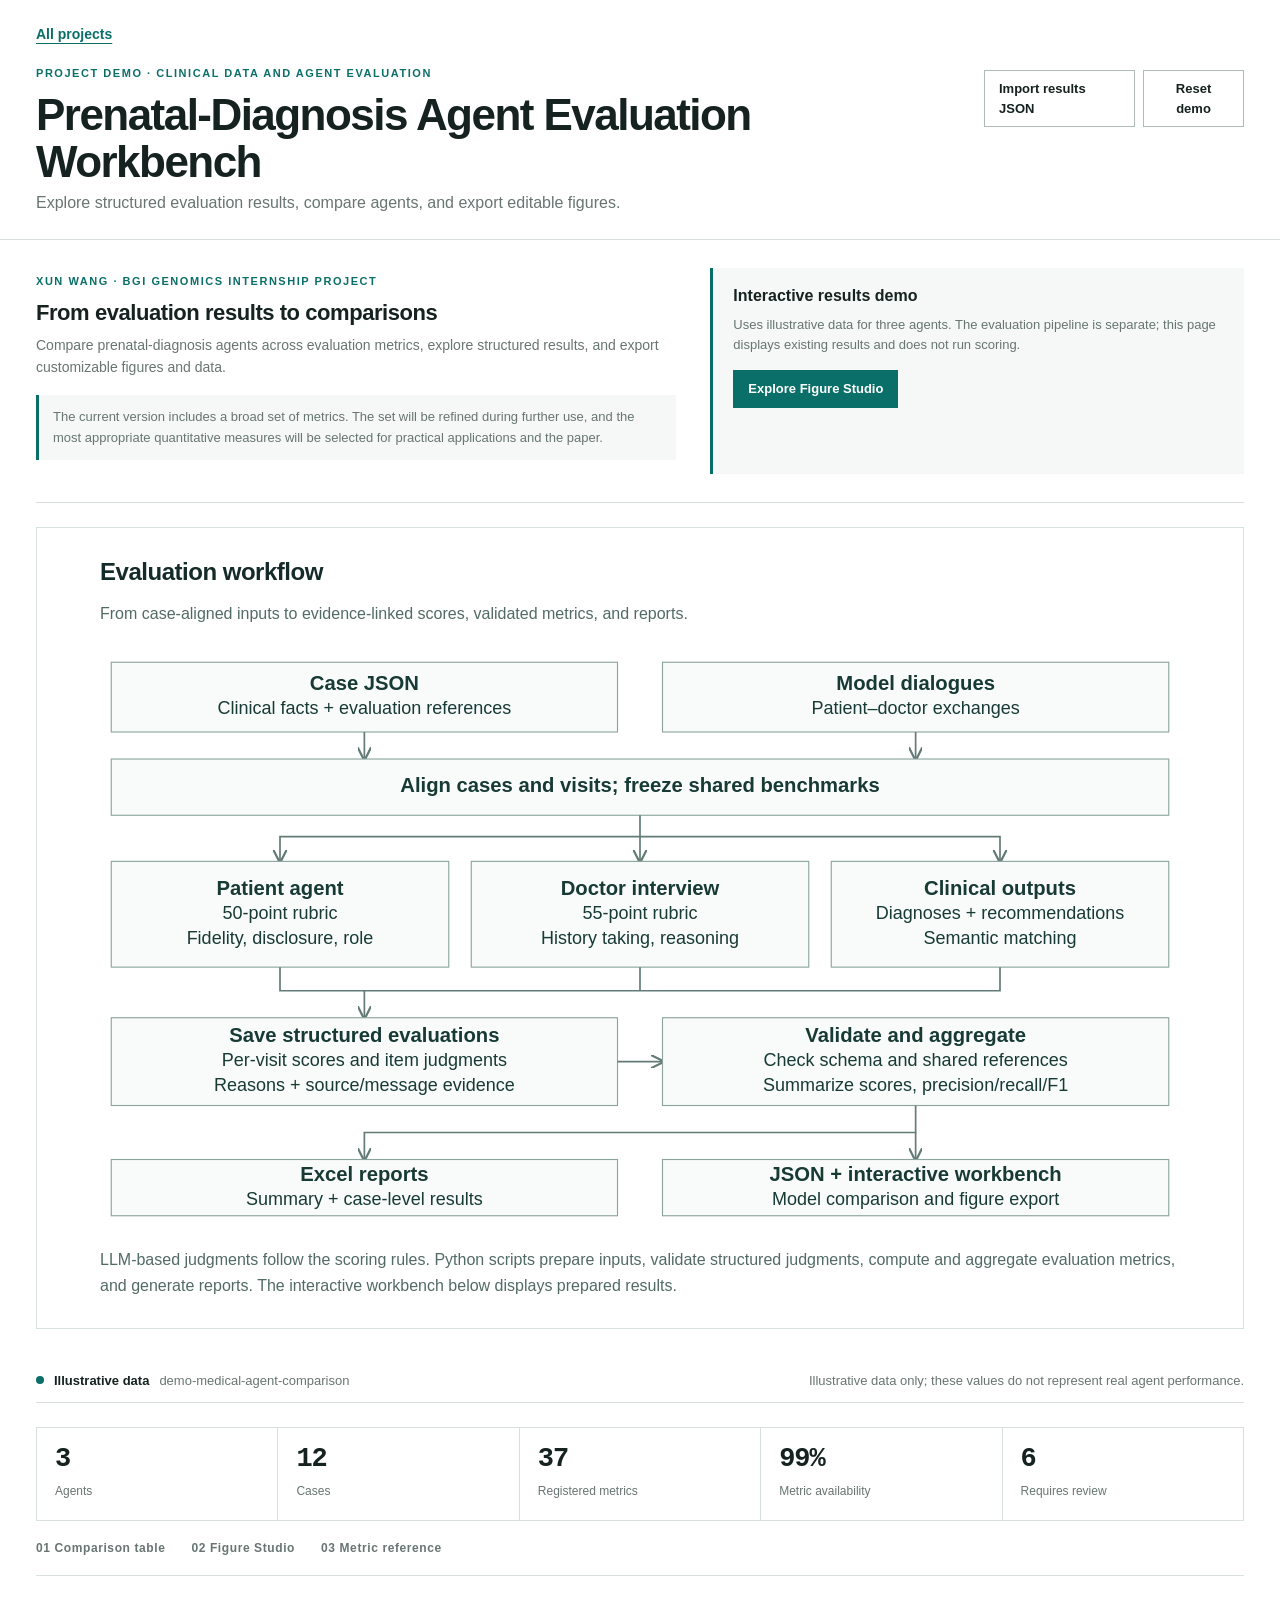
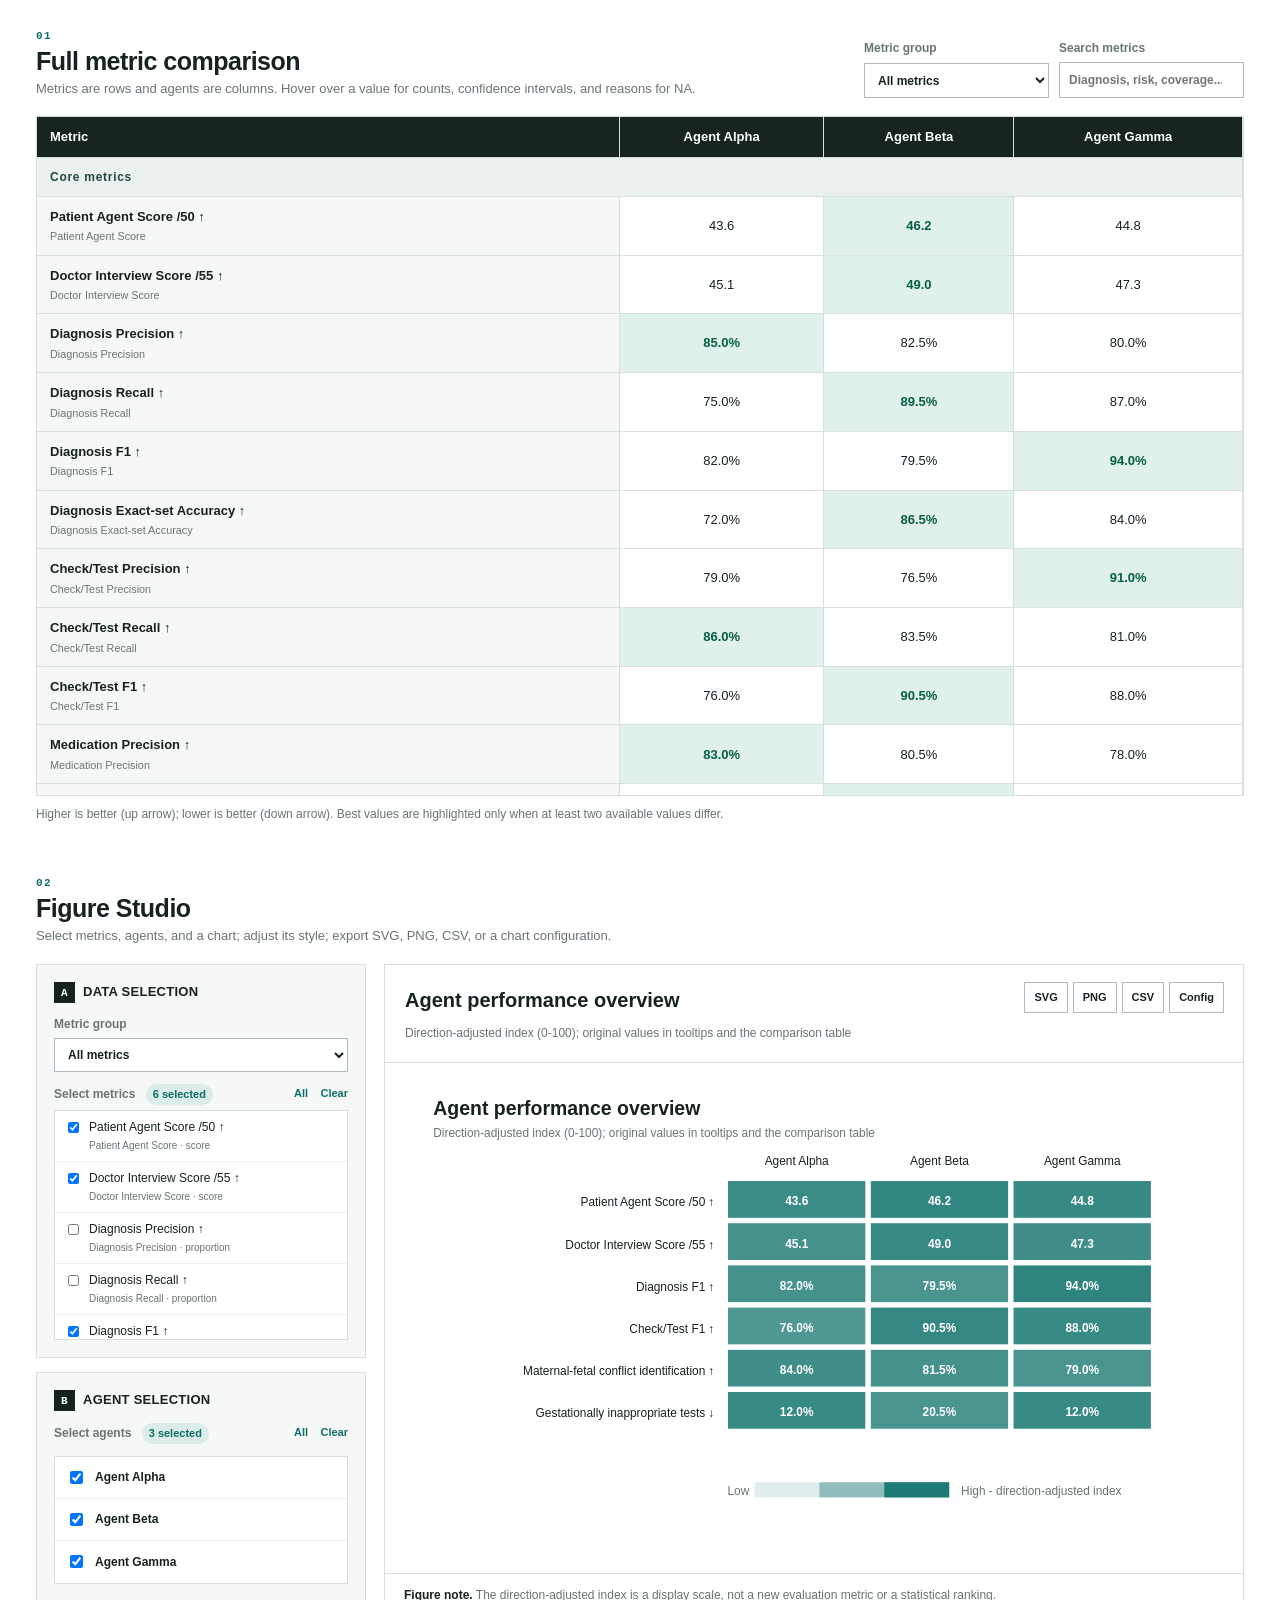
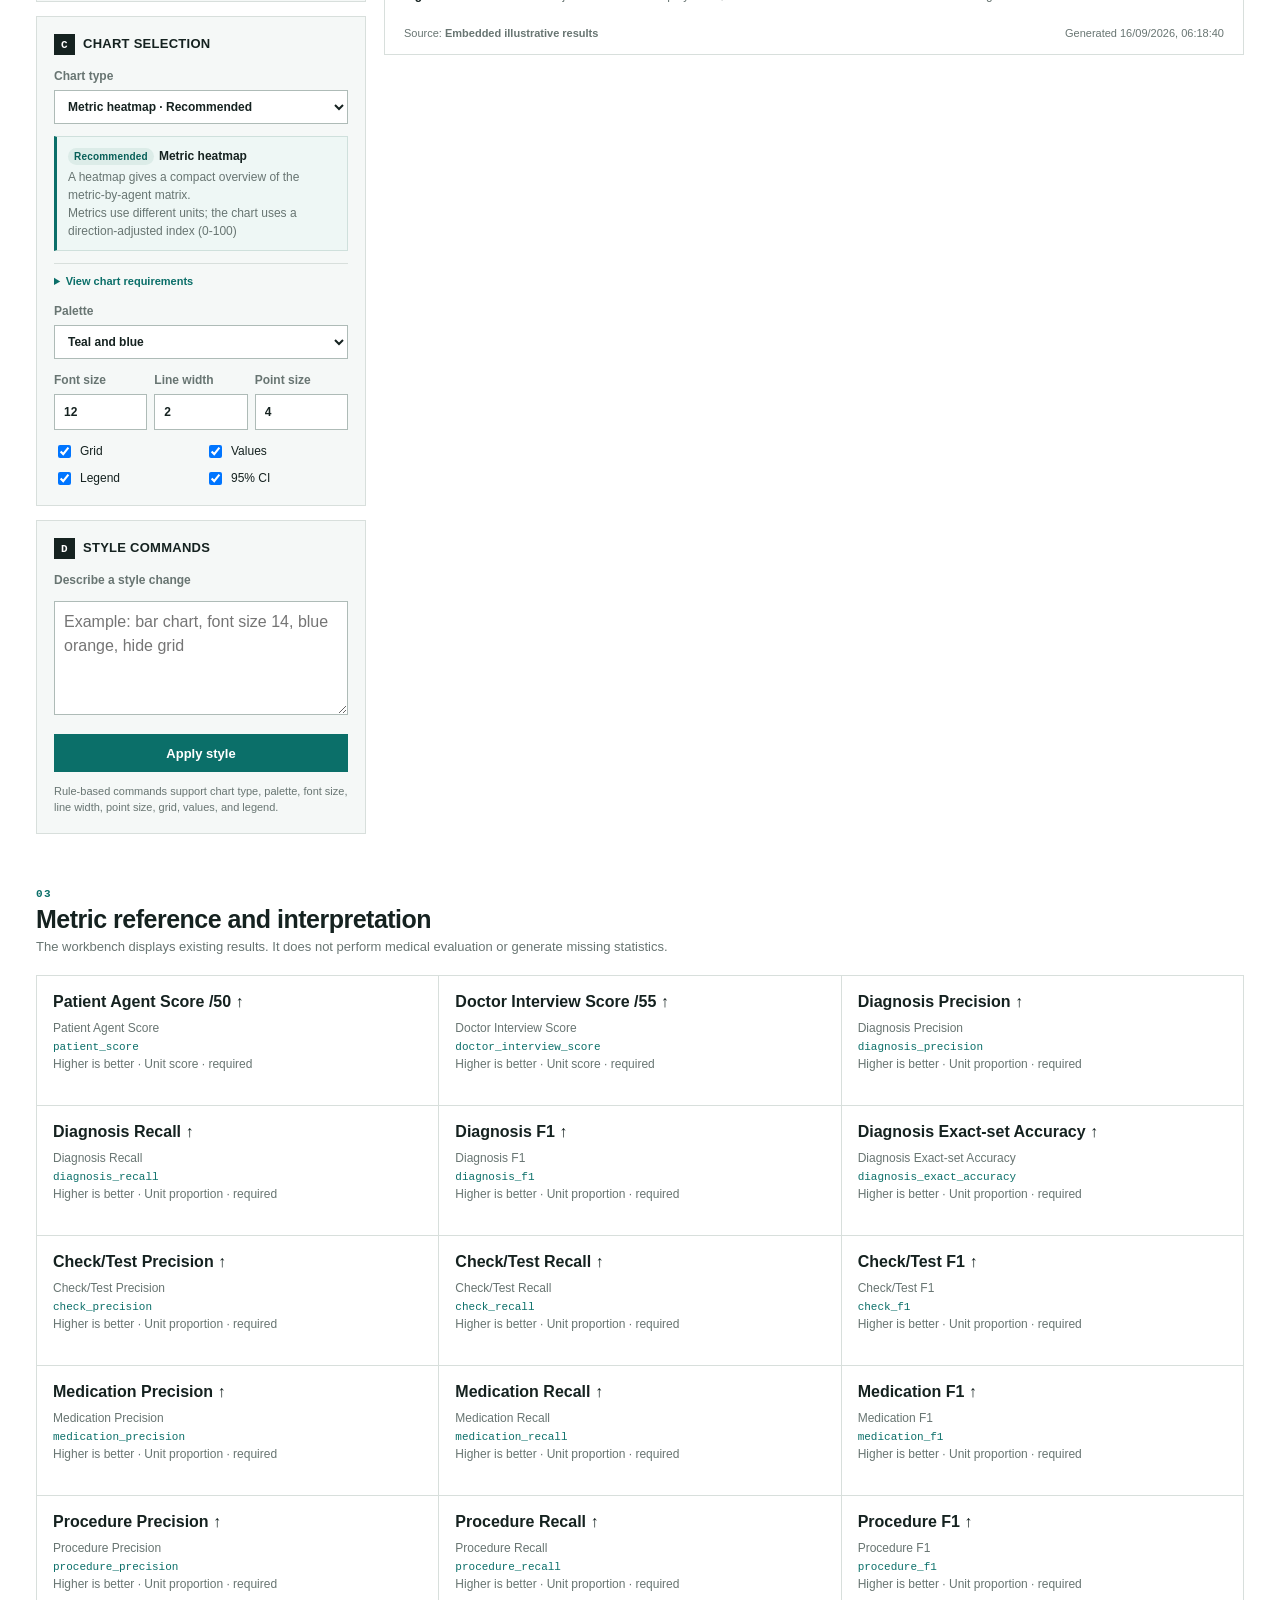
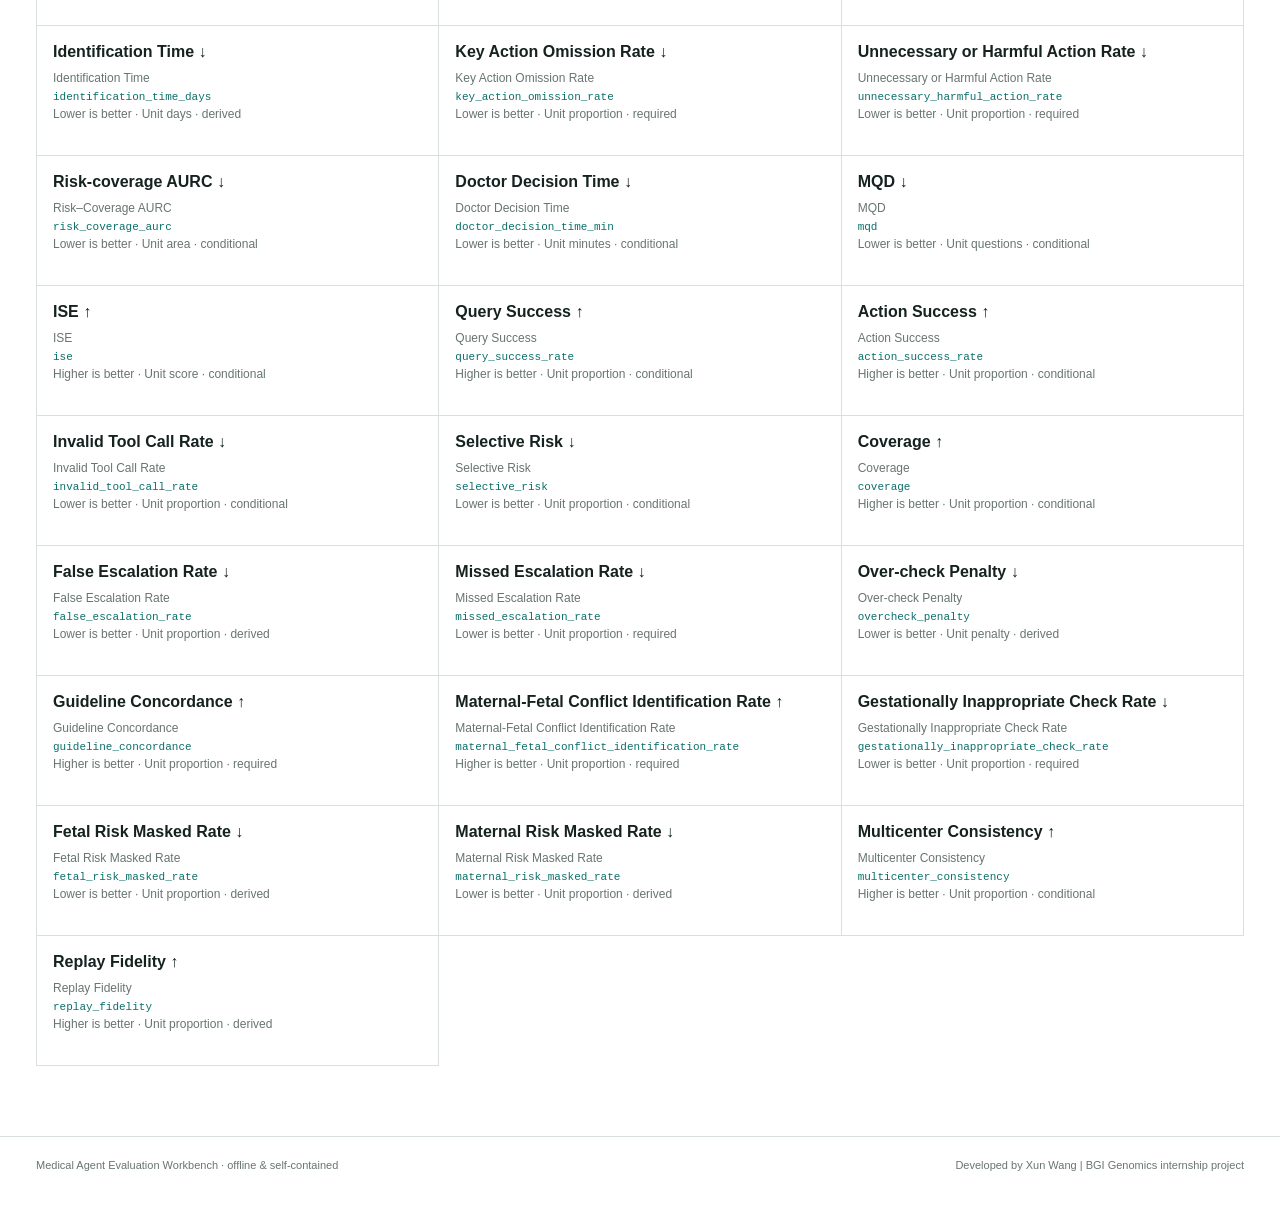
==== commit b7b5aa7c: "Version stylesheet assets so layout updates bypass stale browser caches" ====
--- a/evaluation.html
+++ b/evaluation.html
@@ -232,7 +232,7 @@
 .definition-card{overflow-wrap:anywhere}.chart-advice{font-size:12px}.control-title{letter-spacing:.02em}
 @media(max-width:760px){.project-intro{grid-template-columns:1fr;gap:12px}.status-note{margin-left:0}.header-actions{flex-wrap:wrap}}
 </style>
-<link rel="stylesheet" href="project-layout.css">
+<link rel="stylesheet" href="project-layout-9579d33.css">
 </head>
 <body>
   <a class="skip-link" href="#main">Skip to main content</a>
--- a/project-layout-9579d33.css
+++ b/project-layout-9579d33.css
@@ -0,0 +1,58 @@
+/* Shared project navigation and workflow figures. */
+.project-nav{max-width:1480px;margin:0 auto;padding:24px 36px 0;display:flex;justify-content:flex-start;line-height:1.5}
+.project-nav a{font:600 14px/1.5 Arial,Helvetica,sans-serif;color:#0b6f69;text-decoration:underline;text-underline-offset:4px}
+.project-nav a:focus-visible{outline:3px solid #80c9b4;outline-offset:4px}
+header.topbar,body>header{max-width:1480px;padding-top:20px}
+.workflow-section{margin:24px 0 30px;border:1px solid #d7e2de;background:#fff;padding:24px}
+.workflow-section h2{font-size:22px;line-height:1.3;margin:0 0 8px;color:#152b29}
+.workflow-section>p{font-size:16px;line-height:1.6;color:#526a65;margin:0 0 18px;max-width:1000px}
+.workflow-section figure{margin:0}.workflow-scroll{overflow:auto}.workflow-section img{display:block;width:100%;max-width:940px;height:auto;margin:auto;min-width:590px}
+.workflow-section figcaption{font-size:14px;line-height:1.6;color:#526a65;margin:14px 0 0}
+.workflow-section details{margin-top:10px;font-size:14px}.workflow-section summary{color:#0b6f69;cursor:pointer}
+.workflow-section details a{display:inline-block;margin-top:8px;color:#0b6f69}
+.workspace{grid-template-columns:minmax(0,1.1fr) minmax(0,1fr) minmax(0,1fr)}
+.audience{font-size:14px;line-height:1.5;padding:12px 16px;background:#e8f4ee;color:#155943;border-bottom:1px solid #d7e2de}
+.audience strong{display:block}.benchmark-panel .audience{background:#edf2fa;color:#244a74}.benchmark-panel .panelhead{background:#f4f6fb}
+.benchmark-path{display:block;font:12px/1.5 Consolas,monospace;overflow-wrap:anywhere;margin-top:3px}
+.workspace pre{font-size:14px;min-height:320px;max-height:610px}.workspace .schemaNote{font-size:14px}.workspace .outputTabs button{font-size:14px}
+.output-selection{margin:14px 0 0;padding:12px 16px;border:1px solid #d7e2de;background:#f2f7f5;font-size:14px;color:#526a65}
+@media(max-width:1100px){.workspace{grid-template-columns:1fr 1fr}.workspace>.panel:first-child{grid-column:1/-1}.workspace .tablewrap{max-height:360px}}
+@media(max-width:700px){.project-nav{padding:20px 18px 0}header.topbar,body>header{padding-left:18px;padding-right:18px}.workflow-section{padding:16px}.workspace{grid-template-columns:1fr}.workspace>.panel:first-child{grid-column:auto}}
+
+/* Consistent page edges and workflow typography. */
+:root{--project-width:1480px;--project-gutter:36px}
+body>.project-nav,body>header,body>header.topbar,body>main,body>footer{
+  box-sizing:border-box;width:100%;max-width:var(--project-width);margin-left:auto;margin-right:auto;
+  padding-left:var(--project-gutter);padding-right:var(--project-gutter)
+}
+.workflow-section{padding:28px 32px}
+.workflow-section h2,.workflow-section>p,.workflow-section figure{
+  width:100%;max-width:1080px;margin-left:auto;margin-right:auto;text-align:left
+}
+.workflow-section h2{font-size:24px;line-height:1.35;margin-top:0;margin-bottom:12px}
+.workflow-section>p,.workflow-section figcaption{
+  font-size:16px;line-height:1.65;color:#526a65;text-align:left;font-weight:400
+}
+.workflow-section>p{margin-top:0;margin-bottom:16px}
+.workflow-section figure{margin-top:24px;margin-bottom:0}
+.workflow-section img{max-width:none}
+.workflow-section figcaption{margin-top:20px;margin-bottom:0}
+.workflow-section>figure+p{margin-top:16px;margin-bottom:0}
+.stats{display:grid;grid-template-columns:repeat(3,minmax(0,1fr));align-items:stretch}
+.stats .stat,.stats .stat:first-child,.stats .stat:nth-child(3){
+  min-width:0;padding:18px 20px;display:flex;flex-direction:column;align-items:flex-start;justify-content:flex-start;
+  border:0;border-right:1px solid #d7e2de;text-align:left
+}
+.stats .stat:last-child{border-right:0}
+.stats .stat b{font-size:28px;line-height:1.2;margin:0 0 8px}
+.stats .stat span{font-size:14px;line-height:1.5;margin:0}
+@media(max-width:700px){
+  :root{--project-gutter:18px}
+  .workflow-section{padding:20px 16px}
+  .workflow-section h2{font-size:22px}
+}
+@media(max-width:620px){
+  .stats{grid-template-columns:1fr}
+  .stats .stat,.stats .stat:first-child,.stats .stat:nth-child(3){padding:16px 20px;border-right:0;border-bottom:1px solid #d7e2de}
+  .stats .stat:last-child{border-bottom:0}
+}
